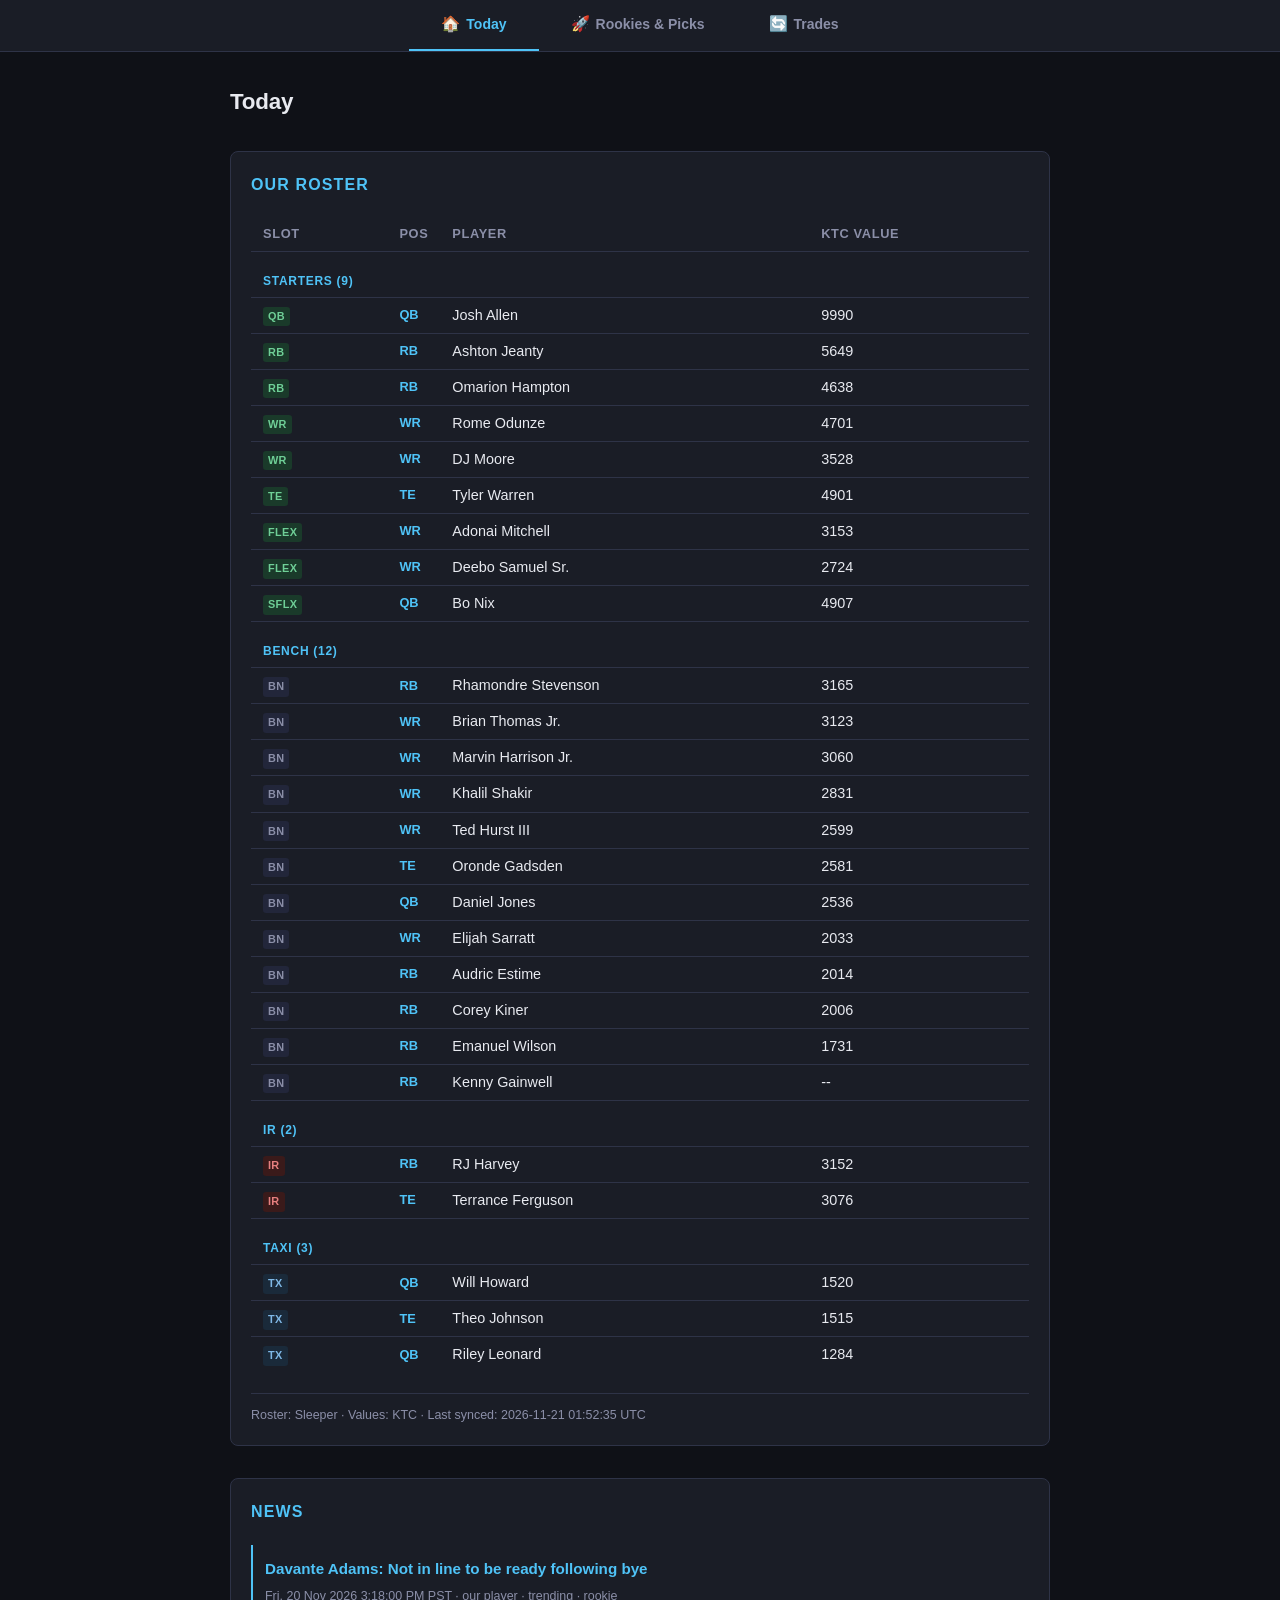
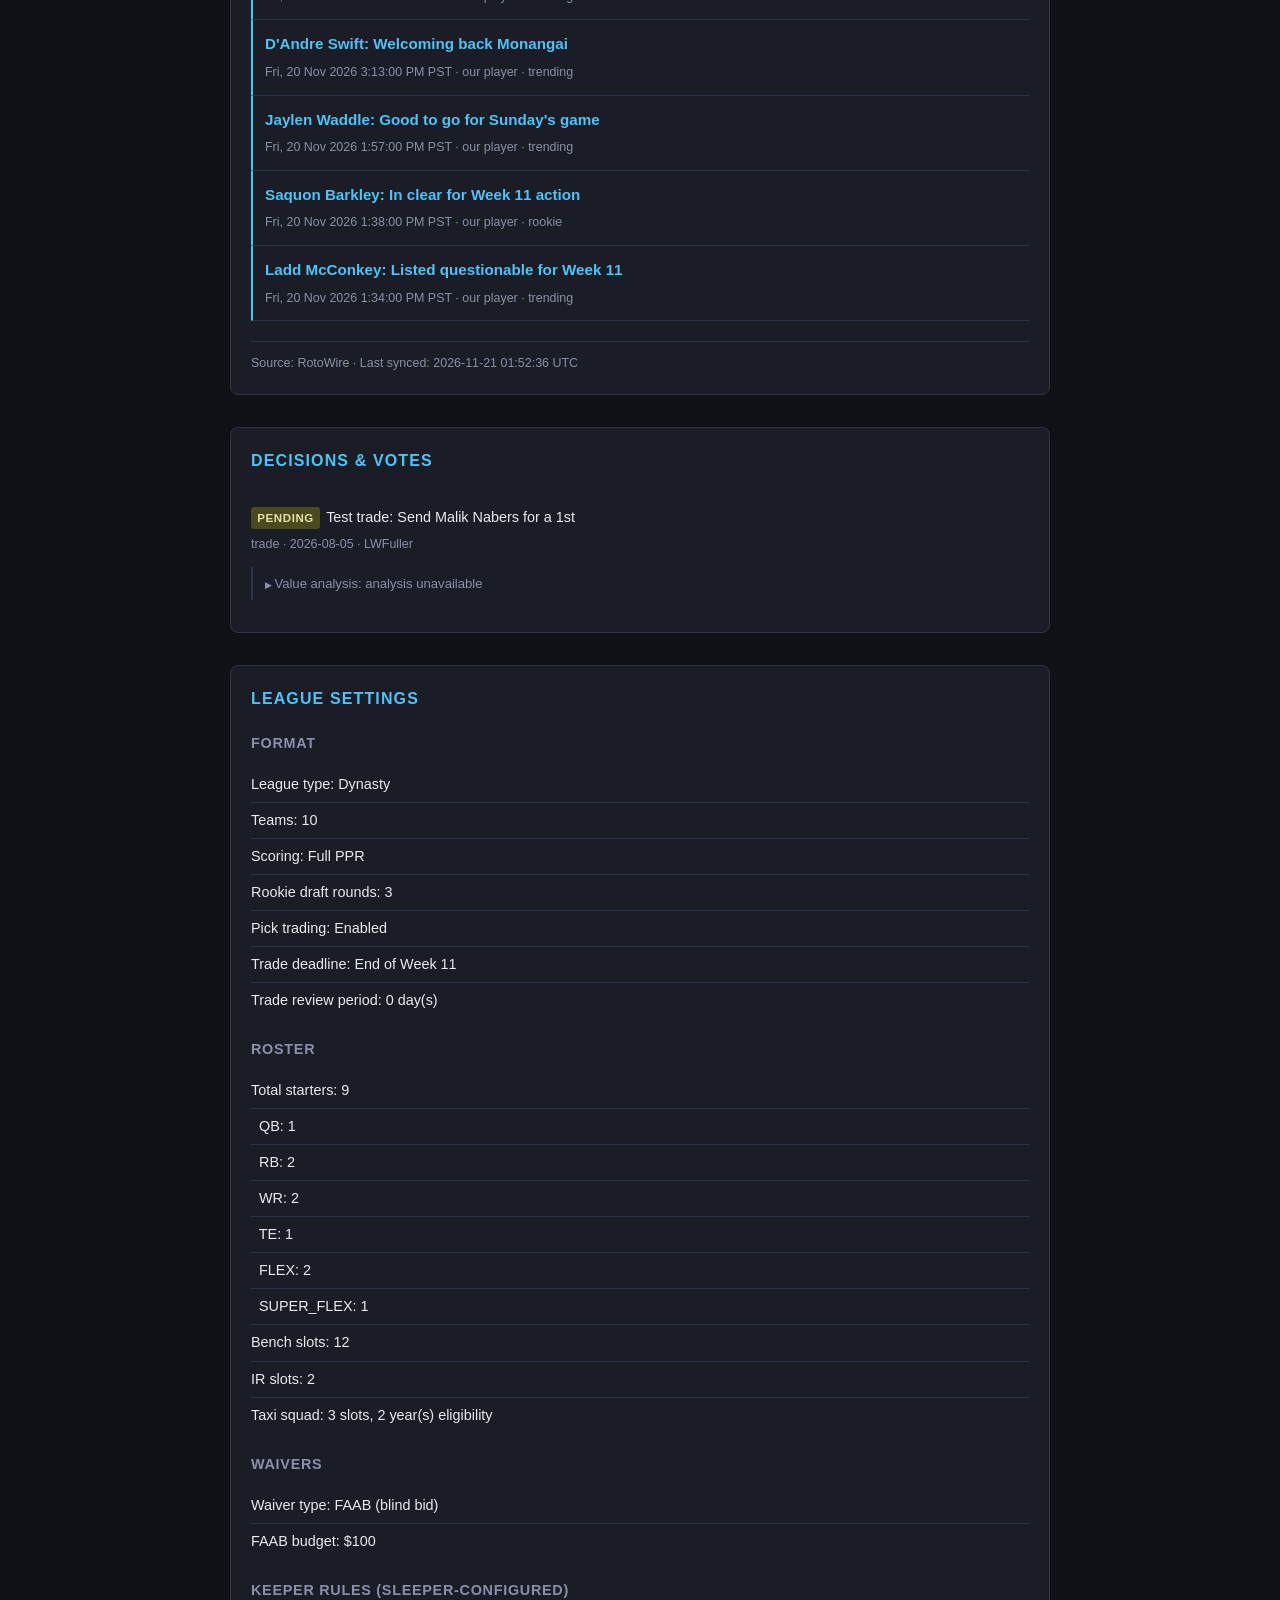
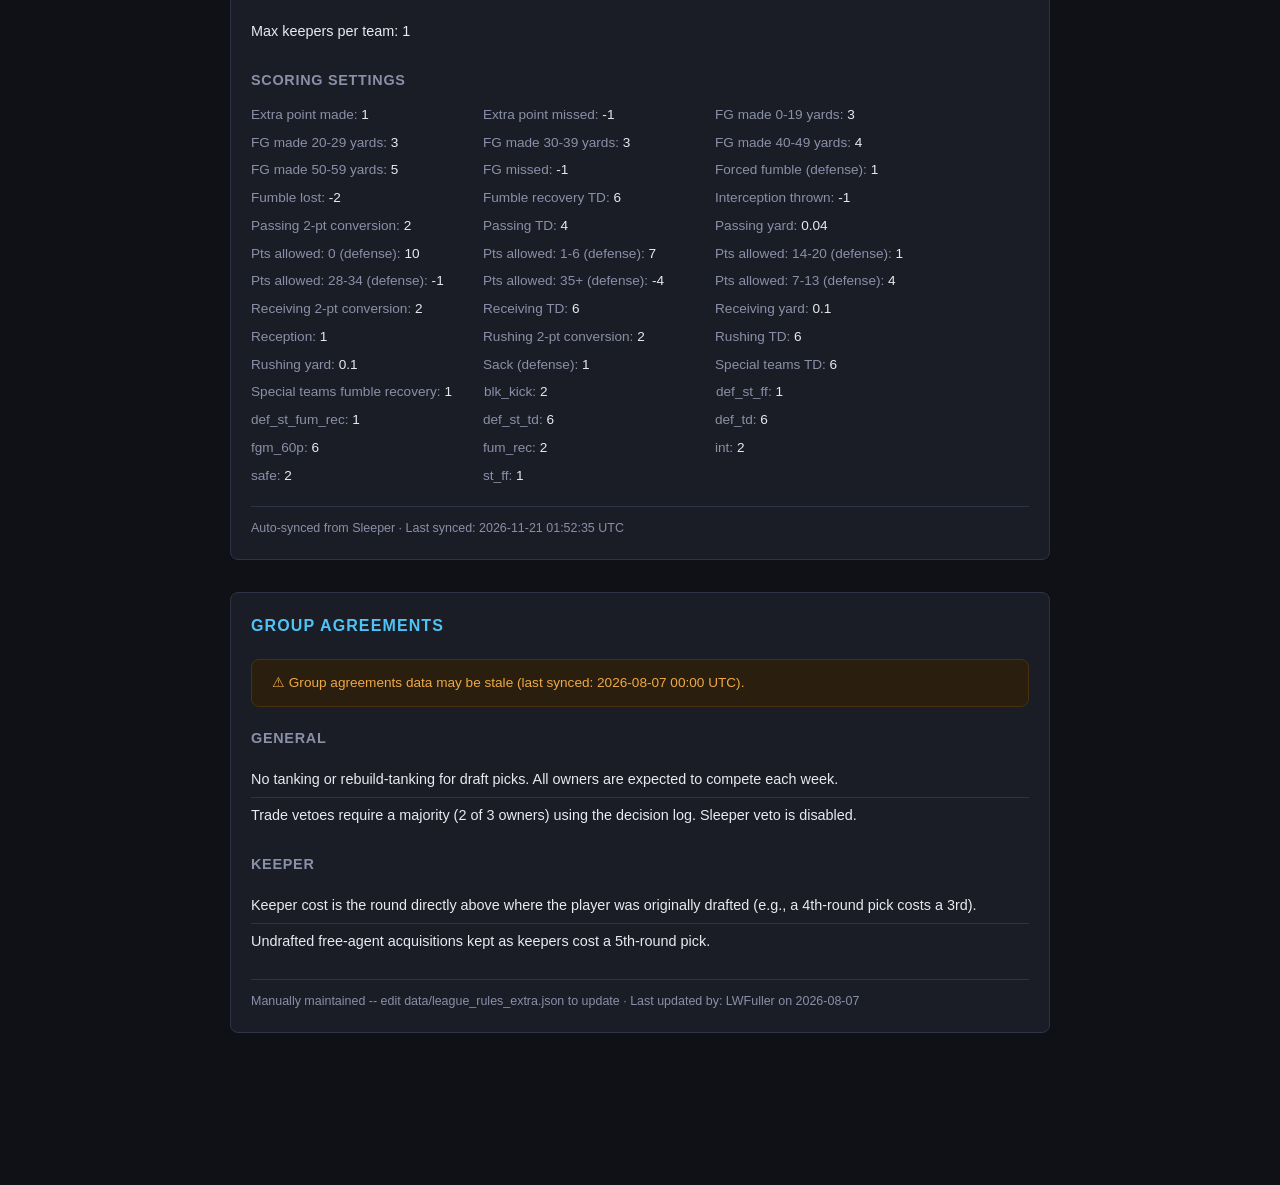
==== index.html @ 711719d0 "deploy: d892b69a2c362eecbe542bfeb444f501ab30ff67" ====
<!DOCTYPE html>
<html lang="en">
<head>
  <meta charset="UTF-8">
  <meta name="viewport" content="width=device-width, initial-scale=1.0">
  <title>Today | IslandBoiiiiiz Hub</title>
  <link rel="stylesheet" href="static/style.css">
</head>
<body>
<nav class="site-nav">
    <a href="index.html" class="active"><span class="nav-icon">&#127968;</span> Today</a>
    <a href="rookies.html"><span class="nav-icon">&#128640;</span> Rookies &amp; Picks</a>
    <a href="trades.html"><span class="nav-icon">&#128260;</span> Trades</a>
</nav>
<div class="page-container">
<h1 class="page-title">Today</h1>

<div class="section-card">
  <h2>Our Roster</h2>
  <div class="table-wrapper"><table><thead><tr><th>Slot</th><th>Pos</th><th>Player</th><th>KTC Value</th></tr></thead><tbody><tr class="roster-section"><td colspan="4">Starters (9)</td></tr>
<tr><td><span class="slot-badge slot-starter">QB</span></td><td class="pos-cell">QB</td><td>Josh Allen</td><td>9990</td></tr>
<tr><td><span class="slot-badge slot-starter">RB</span></td><td class="pos-cell">RB</td><td>Ashton Jeanty</td><td>5649</td></tr>
<tr><td><span class="slot-badge slot-starter">RB</span></td><td class="pos-cell">RB</td><td>Omarion Hampton</td><td>4638</td></tr>
<tr><td><span class="slot-badge slot-starter">WR</span></td><td class="pos-cell">WR</td><td>Rome Odunze</td><td>4701</td></tr>
<tr><td><span class="slot-badge slot-starter">WR</span></td><td class="pos-cell">WR</td><td>DJ Moore</td><td>3528</td></tr>
<tr><td><span class="slot-badge slot-starter">TE</span></td><td class="pos-cell">TE</td><td>Tyler Warren</td><td>4901</td></tr>
<tr><td><span class="slot-badge slot-starter">FLEX</span></td><td class="pos-cell">WR</td><td>Adonai Mitchell</td><td>3153</td></tr>
<tr><td><span class="slot-badge slot-starter">FLEX</span></td><td class="pos-cell">WR</td><td>Deebo Samuel Sr.</td><td>2724</td></tr>
<tr><td><span class="slot-badge slot-starter">SFLX</span></td><td class="pos-cell">QB</td><td>Bo Nix</td><td>4907</td></tr>
<tr class="roster-section"><td colspan="4">Bench (12)</td></tr>
<tr><td><span class="slot-badge slot-bench">BN</span></td><td class="pos-cell">RB</td><td>Rhamondre Stevenson</td><td>3165</td></tr>
<tr><td><span class="slot-badge slot-bench">BN</span></td><td class="pos-cell">WR</td><td>Brian Thomas Jr.</td><td>3123</td></tr>
<tr><td><span class="slot-badge slot-bench">BN</span></td><td class="pos-cell">WR</td><td>Marvin Harrison Jr.</td><td>3060</td></tr>
<tr><td><span class="slot-badge slot-bench">BN</span></td><td class="pos-cell">WR</td><td>Khalil Shakir</td><td>2831</td></tr>
<tr><td><span class="slot-badge slot-bench">BN</span></td><td class="pos-cell">WR</td><td>Ted Hurst III</td><td>2599</td></tr>
<tr><td><span class="slot-badge slot-bench">BN</span></td><td class="pos-cell">TE</td><td>Oronde Gadsden</td><td>2581</td></tr>
<tr><td><span class="slot-badge slot-bench">BN</span></td><td class="pos-cell">QB</td><td>Daniel Jones</td><td>2536</td></tr>
<tr><td><span class="slot-badge slot-bench">BN</span></td><td class="pos-cell">WR</td><td>Elijah Sarratt</td><td>2033</td></tr>
<tr><td><span class="slot-badge slot-bench">BN</span></td><td class="pos-cell">RB</td><td>Audric Estime</td><td>2014</td></tr>
<tr><td><span class="slot-badge slot-bench">BN</span></td><td class="pos-cell">RB</td><td>Corey Kiner</td><td>2006</td></tr>
<tr><td><span class="slot-badge slot-bench">BN</span></td><td class="pos-cell">RB</td><td>Emanuel Wilson</td><td>1731</td></tr>
<tr><td><span class="slot-badge slot-bench">BN</span></td><td class="pos-cell">RB</td><td>Kenny Gainwell</td><td>--</td></tr>
<tr class="roster-section"><td colspan="4">IR (2)</td></tr>
<tr><td><span class="slot-badge slot-ir">IR</span></td><td class="pos-cell">RB</td><td>RJ Harvey</td><td>3152</td></tr>
<tr><td><span class="slot-badge slot-ir">IR</span></td><td class="pos-cell">TE</td><td>Terrance Ferguson</td><td>3076</td></tr>
<tr class="roster-section"><td colspan="4">Taxi (3)</td></tr>
<tr><td><span class="slot-badge slot-taxi">TX</span></td><td class="pos-cell">QB</td><td>Will Howard</td><td>1520</td></tr>
<tr><td><span class="slot-badge slot-taxi">TX</span></td><td class="pos-cell">TE</td><td>Theo Johnson</td><td>1515</td></tr>
<tr><td><span class="slot-badge slot-taxi">TX</span></td><td class="pos-cell">QB</td><td>Riley Leonard</td><td>1284</td></tr></tbody></table></div>
<div class="section-meta">Roster: Sleeper &middot; Values: KTC &middot; Last synced: 2026-11-21 01:52:35 UTC</div>
</div>

<div class="section-card">
  <h2>News</h2>
  <div class="news-item rostered-item"><div class="headline"><a href="https://www.rotowire.com//football/player/davante-adams-9455" target="_blank" rel="noopener">Davante Adams: Not in line to be ready following bye</a></div><div class="meta">Fri, 20 Nov 2026 3:18:00 PM PST &middot; our player &middot; trending &middot; rookie</div></div>
<div class="news-item rostered-item"><div class="headline"><a href="https://www.rotowire.com//football/player/dandre-swift-14394" target="_blank" rel="noopener">D&#x27;Andre Swift: Welcoming back Monangai</a></div><div class="meta">Fri, 20 Nov 2026 3:13:00 PM PST &middot; our player &middot; trending</div></div>
<div class="news-item rostered-item"><div class="headline"><a href="https://www.rotowire.com//football/player/jaylen-waddle-15404" target="_blank" rel="noopener">Jaylen Waddle: Good to go for Sunday&#x27;s game</a></div><div class="meta">Fri, 20 Nov 2026 1:57:00 PM PST &middot; our player &middot; trending</div></div>
<div class="news-item rostered-item"><div class="headline"><a href="https://www.rotowire.com//football/player/saquon-barkley-12507" target="_blank" rel="noopener">Saquon Barkley: In clear for Week 11 action</a></div><div class="meta">Fri, 20 Nov 2026 1:38:00 PM PST &middot; our player &middot; rookie</div></div>
<div class="news-item rostered-item"><div class="headline"><a href="https://www.rotowire.com//football/player/ladd-mcconkey-17724" target="_blank" rel="noopener">Ladd McConkey: Listed questionable for Week 11</a></div><div class="meta">Fri, 20 Nov 2026 1:34:00 PM PST &middot; our player &middot; trending</div></div>
<div class="section-meta">Source: RotoWire &middot; Last synced: 2026-11-21 01:52:36 UTC</div>
</div>

<div class="section-card">
  <h2>Decisions &amp; Votes</h2>
  <div class="decision-item"><div class="desc"><span class="status-badge badge-pending">Pending</span>Test trade: Send Malik Nabers for a 1st</div><div class="meta">trade &middot; 2026-08-05 &middot; LWFuller</div><details class="trade-analysis"><summary>Value analysis: analysis unavailable</summary><div class="trade-analysis-body"><table class="trade-values"><tr><th></th><th> sends</th><th> sends</th></tr><tr><td>Assets</td><td><em>none resolved</em></td><td><em>none resolved</em></td></tr><tr><td>Raw KTC</td><td>--</td><td>--</td></tr><tr><td>Adjusted</td><td>--</td><td>--</td></tr></table><ul class="trade-flags"><li>Description did not match expected format: &#x27;Test trade: Send Malik Nabers for a 1st&#x27;</li></ul></div></details></div>
</div>

<div class="section-card">
  <h2>League Settings</h2>
  <h3>Format</h3><ul class="rule-list"><li><span class="k">League type:</span> Dynasty</li><li><span class="k">Teams:</span> 10</li><li><span class="k">Scoring:</span> Full PPR</li><li><span class="k">Rookie draft rounds:</span> 3</li><li><span class="k">Pick trading:</span> Enabled</li><li><span class="k">Trade deadline:</span> End of Week 11</li><li><span class="k">Trade review period:</span> 0 day(s)</li></ul>
<h3>Roster</h3><ul class="rule-list"><li><span class="k">Total starters:</span> 9</li><li class="sub"><span class="k">&nbsp;&nbsp;QB:</span> 1</li><li class="sub"><span class="k">&nbsp;&nbsp;RB:</span> 2</li><li class="sub"><span class="k">&nbsp;&nbsp;WR:</span> 2</li><li class="sub"><span class="k">&nbsp;&nbsp;TE:</span> 1</li><li class="sub"><span class="k">&nbsp;&nbsp;FLEX:</span> 2</li><li class="sub"><span class="k">&nbsp;&nbsp;SUPER_FLEX:</span> 1</li><li><span class="k">Bench slots:</span> 12</li><li><span class="k">IR slots:</span> 2</li><li><span class="k">Taxi squad:</span> 3 slots, 2 year(s) eligibility</li></ul>
<h3>Waivers</h3><ul class="rule-list"><li><span class="k">Waiver type:</span> FAAB (blind bid)</li><li><span class="k">FAAB budget:</span> $100</li></ul>
<h3>Keeper Rules (Sleeper-configured)</h3><ul class="rule-list"><li><span class="k">Max keepers per team:</span> 1</li></ul>
<h3>Scoring Settings</h3><ul class="scoring-list"><li><span class="k">Extra point made:</span> 1</li><li><span class="k">Extra point missed:</span> -1</li><li><span class="k">FG made 0-19 yards:</span> 3</li><li><span class="k">FG made 20-29 yards:</span> 3</li><li><span class="k">FG made 30-39 yards:</span> 3</li><li><span class="k">FG made 40-49 yards:</span> 4</li><li><span class="k">FG made 50-59 yards:</span> 5</li><li><span class="k">FG missed:</span> -1</li><li><span class="k">Forced fumble (defense):</span> 1</li><li><span class="k">Fumble lost:</span> -2</li><li><span class="k">Fumble recovery TD:</span> 6</li><li><span class="k">Interception thrown:</span> -1</li><li><span class="k">Passing 2-pt conversion:</span> 2</li><li><span class="k">Passing TD:</span> 4</li><li><span class="k">Passing yard:</span> 0.04</li><li><span class="k">Pts allowed: 0 (defense):</span> 10</li><li><span class="k">Pts allowed: 1-6 (defense):</span> 7</li><li><span class="k">Pts allowed: 14-20 (defense):</span> 1</li><li><span class="k">Pts allowed: 28-34 (defense):</span> -1</li><li><span class="k">Pts allowed: 35+ (defense):</span> -4</li><li><span class="k">Pts allowed: 7-13 (defense):</span> 4</li><li><span class="k">Receiving 2-pt conversion:</span> 2</li><li><span class="k">Receiving TD:</span> 6</li><li><span class="k">Receiving yard:</span> 0.1</li><li><span class="k">Reception:</span> 1</li><li><span class="k">Rushing 2-pt conversion:</span> 2</li><li><span class="k">Rushing TD:</span> 6</li><li><span class="k">Rushing yard:</span> 0.1</li><li><span class="k">Sack (defense):</span> 1</li><li><span class="k">Special teams TD:</span> 6</li><li><span class="k">Special teams fumble recovery:</span> 1</li><li><span class="k">blk_kick:</span> 2</li><li><span class="k">def_st_ff:</span> 1</li><li><span class="k">def_st_fum_rec:</span> 1</li><li><span class="k">def_st_td:</span> 6</li><li><span class="k">def_td:</span> 6</li><li><span class="k">fgm_60p:</span> 6</li><li><span class="k">fum_rec:</span> 2</li><li><span class="k">int:</span> 2</li><li><span class="k">safe:</span> 2</li><li><span class="k">st_ff:</span> 1</li></ul>
<div class="section-meta">Auto-synced from Sleeper &middot; Last synced: 2026-11-21 01:52:35 UTC</div>
</div>

<div class="section-card">
  <h2>Group Agreements</h2>
  <div class="banner-warn">&#9888; Group agreements data may be stale (last synced: 2026-08-07 00:00 UTC).</div>
<h3>General</h3><ul class="rule-list"><li>No tanking or rebuild-tanking for draft picks. All owners are expected to compete each week.</li><li>Trade vetoes require a majority (2 of 3 owners) using the decision log. Sleeper veto is disabled.</li></ul>
<h3>Keeper</h3><ul class="rule-list"><li>Keeper cost is the round directly above where the player was originally drafted (e.g., a 4th-round pick costs a 3rd).</li><li>Undrafted free-agent acquisitions kept as keepers cost a 5th-round pick.</li></ul>
<div class="section-meta">Manually maintained -- edit data/league_rules_extra.json to update &middot; Last updated by: LWFuller on 2026-08-07</div>
</div>
</div>
</body>
</html>
---- static/style.css ----
/* IslandBoiiiiiz Digital Hub — dark-mode design system */

:root {
  --bg:        #0f1117;
  --surface:   #1a1d26;
  --surface-2: #22263a;
  --border:    #2e3347;
  --text:      #e8eaf0;
  --muted:     #8b8fa8;
  --accent:    #4fc3f7;
  --warn-bg:   #2a1f0e;
  --warn-text: #f0a844;
  --approved:  #2e7d52;
  --vetoed:    #7d2e2e;
  --pending:   #4a4a1e;

  --space-xs: 0.375rem;
  --space-sm: 0.75rem;
  --space-md: 1.25rem;
  --space-lg: 2rem;
  --space-xl: 3rem;

  --radius:    0.5rem;
  --nav-h:     56px;
  --max-w:     860px;
  --font:      -apple-system, BlinkMacSystemFont, "Segoe UI", Roboto, sans-serif;
}

/* --- Reset --- */
*, *::before, *::after { box-sizing: border-box; margin: 0; padding: 0; }
html { font-size: 16px; }
body {
  background: var(--bg);
  color: var(--text);
  font-family: var(--font);
  line-height: 1.6;
  min-height: 100vh;
  padding-bottom: calc(var(--nav-h) + var(--space-lg));
}
a { color: var(--accent); text-decoration: none; }
a:hover { text-decoration: underline; }
table { border-collapse: collapse; width: 100%; }
th, td { padding: var(--space-xs) var(--space-sm); text-align: left; }
th { color: var(--muted); font-weight: 600; font-size: 0.8rem; text-transform: uppercase; letter-spacing: 0.05em; border-bottom: 1px solid var(--border); }
td { border-bottom: 1px solid var(--border); font-size: 0.9rem; }
tr:last-child td { border-bottom: none; }

/* --- Layout --- */
.page-container {
  max-width: var(--max-w);
  margin: 0 auto;
  padding: var(--space-lg) var(--space-md);
}

h1.page-title {
  font-size: 1.4rem;
  font-weight: 700;
  color: var(--text);
  margin-bottom: var(--space-lg);
  letter-spacing: -0.01em;
}

/* --- Section cards --- */
.section-card {
  background: var(--surface);
  border: 1px solid var(--border);
  border-radius: var(--radius);
  padding: var(--space-md) var(--space-md);
  margin-bottom: var(--space-lg);
}
.section-card h2 {
  font-size: 1rem;
  font-weight: 700;
  text-transform: uppercase;
  letter-spacing: 0.07em;
  color: var(--accent);
  margin-bottom: var(--space-md);
}
.section-card h3 {
  font-size: 0.9rem;
  font-weight: 600;
  color: var(--muted);
  text-transform: uppercase;
  letter-spacing: 0.05em;
  margin: var(--space-md) 0 var(--space-sm);
}

/* --- News items --- */
.news-item {
  padding: var(--space-sm) 0;
  border-bottom: 1px solid var(--border);
}
.news-item:last-child { border-bottom: none; }
.news-item .headline { font-size: 0.95rem; font-weight: 600; }
.news-item .meta { font-size: 0.78rem; color: var(--muted); margin-top: var(--space-xs); }

/* --- Decision items --- */
.decision-item {
  padding: var(--space-sm) 0;
  border-bottom: 1px solid var(--border);
}
.decision-item:last-child { border-bottom: none; }
.decision-item .desc { font-size: 0.9rem; }
.decision-item .meta { font-size: 0.78rem; color: var(--muted); margin-top: var(--space-xs); }
.status-badge {
  display: inline-block;
  font-size: 0.72rem;
  font-weight: 700;
  letter-spacing: 0.05em;
  padding: 0.15em 0.55em;
  border-radius: 3px;
  text-transform: uppercase;
  vertical-align: middle;
  margin-right: var(--space-xs);
}
.badge-approved  { background: var(--approved); color: #a8e6c0; }
.badge-vetoed    { background: var(--vetoed);   color: #e6a8a8; }
.badge-pending   { background: var(--pending);  color: #e6e0a8; }

/* --- Stale / missing banners --- */
.banner-warn {
  background: var(--warn-bg);
  color: var(--warn-text);
  border: 1px solid #4a3010;
  border-radius: var(--radius);
  padding: var(--space-sm) var(--space-md);
  font-size: 0.85rem;
  margin-bottom: var(--space-sm);
}
.banner-missing {
  color: var(--muted);
  font-size: 0.875rem;
  font-style: italic;
  padding: var(--space-sm) 0;
}

/* --- Roster slot badges --- */
.slot-badge {
  display: inline-block;
  font-size: 0.68rem;
  font-weight: 700;
  letter-spacing: 0.04em;
  padding: 0.1em 0.45em;
  border-radius: 3px;
  text-transform: uppercase;
}
.slot-starter { background: #1a3a2a; color: #6fcf97; }
.slot-bench   { background: var(--surface-2); color: var(--muted); }
.slot-taxi    { background: #1a2a3a; color: #7fb8e6; }
.slot-ir      { background: #3a1a1a; color: #e67f7f; }

.pos-cell { color: var(--accent); font-weight: 700; font-size: 0.8rem; width: 3rem; }

/* Rostered news items get a subtle left accent */
.news-item.rostered-item {
  border-left: 2px solid var(--accent);
  padding-left: var(--space-sm);
}

/* --- Trade analysis details block --- */
.trade-analysis {
  margin-top: var(--space-sm);
  border-left: 2px solid var(--border);
  padding-left: var(--space-sm);
}
.trade-analysis summary {
  cursor: pointer;
  font-size: 0.82rem;
  color: var(--muted);
  list-style: none;
  padding: var(--space-xs) 0;
}
.trade-analysis summary::before { content: "▶  "; font-size: 0.65em; }
.trade-analysis[open] summary::before { content: "▼  "; }
.trade-analysis summary:hover { color: var(--text); }
.trade-analysis-body { padding: var(--space-sm) 0 var(--space-xs); }
.trade-values { font-size: 0.82rem; margin-bottom: var(--space-xs); }
.trade-values th { color: var(--accent); font-size: 0.75rem; }
.trade-values td:first-child { color: var(--muted); width: 6rem; }
.trade-flags { font-size: 0.78rem; color: var(--warn-text); padding-left: var(--space-md); margin: var(--space-xs) 0 0; }
.trade-flags li { margin-bottom: 2px; }

/* --- Meta / footer lines --- */
.section-meta {
  font-size: 0.78rem;
  color: var(--muted);
  margin-top: var(--space-md);
  border-top: 1px solid var(--border);
  padding-top: var(--space-sm);
}

/* --- Picks / Prospect tables --- */
.table-wrapper { overflow-x: auto; }
.badge-our-pick { color: var(--accent); font-weight: 700; }

/* --- Reference page rule list --- */
.rule-list { list-style: none; padding: 0; }
.rule-list li {
  padding: var(--space-xs) 0;
  border-bottom: 1px solid var(--border);
  font-size: 0.9rem;
}
.rule-list li:last-child { border-bottom: none; }

.scoring-list { list-style: none; padding: 0; display: flex; flex-wrap: wrap; gap: var(--space-xs) var(--space-lg); }
.scoring-list li { font-size: 0.85rem; min-width: 200px; }
.scoring-list .k { color: var(--muted); }

/* --- Navigation --- */

/* Desktop (top nav, default) */
nav.site-nav {
  position: sticky;
  top: 0;
  z-index: 100;
  background: var(--surface);
  border-bottom: 1px solid var(--border);
  display: flex;
  justify-content: center;
  gap: 0;
}
nav.site-nav a {
  display: flex;
  align-items: center;
  gap: var(--space-xs);
  padding: var(--space-sm) var(--space-lg);
  font-size: 0.875rem;
  font-weight: 600;
  color: var(--muted);
  text-decoration: none;
  border-bottom: 2px solid transparent;
  transition: color 0.15s, border-color 0.15s;
  white-space: nowrap;
}
nav.site-nav a:hover { color: var(--text); text-decoration: none; }
nav.site-nav a.active { color: var(--accent); border-bottom-color: var(--accent); }
nav.site-nav .nav-icon { font-size: 1.1em; }

/* Mobile: bottom tab bar */
@media (max-width: 768px) {
  body { padding-bottom: calc(var(--nav-h) + var(--space-md)); padding-top: 0; }

  nav.site-nav {
    position: fixed;
    top: auto;
    bottom: 0;
    left: 0;
    right: 0;
    border-top: 1px solid var(--border);
    border-bottom: none;
    height: var(--nav-h);
    padding: 0;
    justify-content: stretch;
  }
  nav.site-nav a {
    flex: 1;
    flex-direction: column;
    justify-content: center;
    gap: 2px;
    padding: var(--space-xs) var(--space-xs);
    font-size: 0.65rem;
    letter-spacing: 0.02em;
    border-bottom: none;
    border-top: 2px solid transparent;
    text-align: center;
  }
  nav.site-nav a.active { color: var(--accent); border-top-color: var(--accent); }
  nav.site-nav .nav-icon { font-size: 1.3em; }

  .page-container { padding: var(--space-md) var(--space-sm); }
}

.roster-section td { color: var(--accent); font-size: 0.75rem; font-weight: 700; text-transform: uppercase; letter-spacing: 0.06em; padding-top: var(--space-md); border-bottom: 1px solid var(--border); }
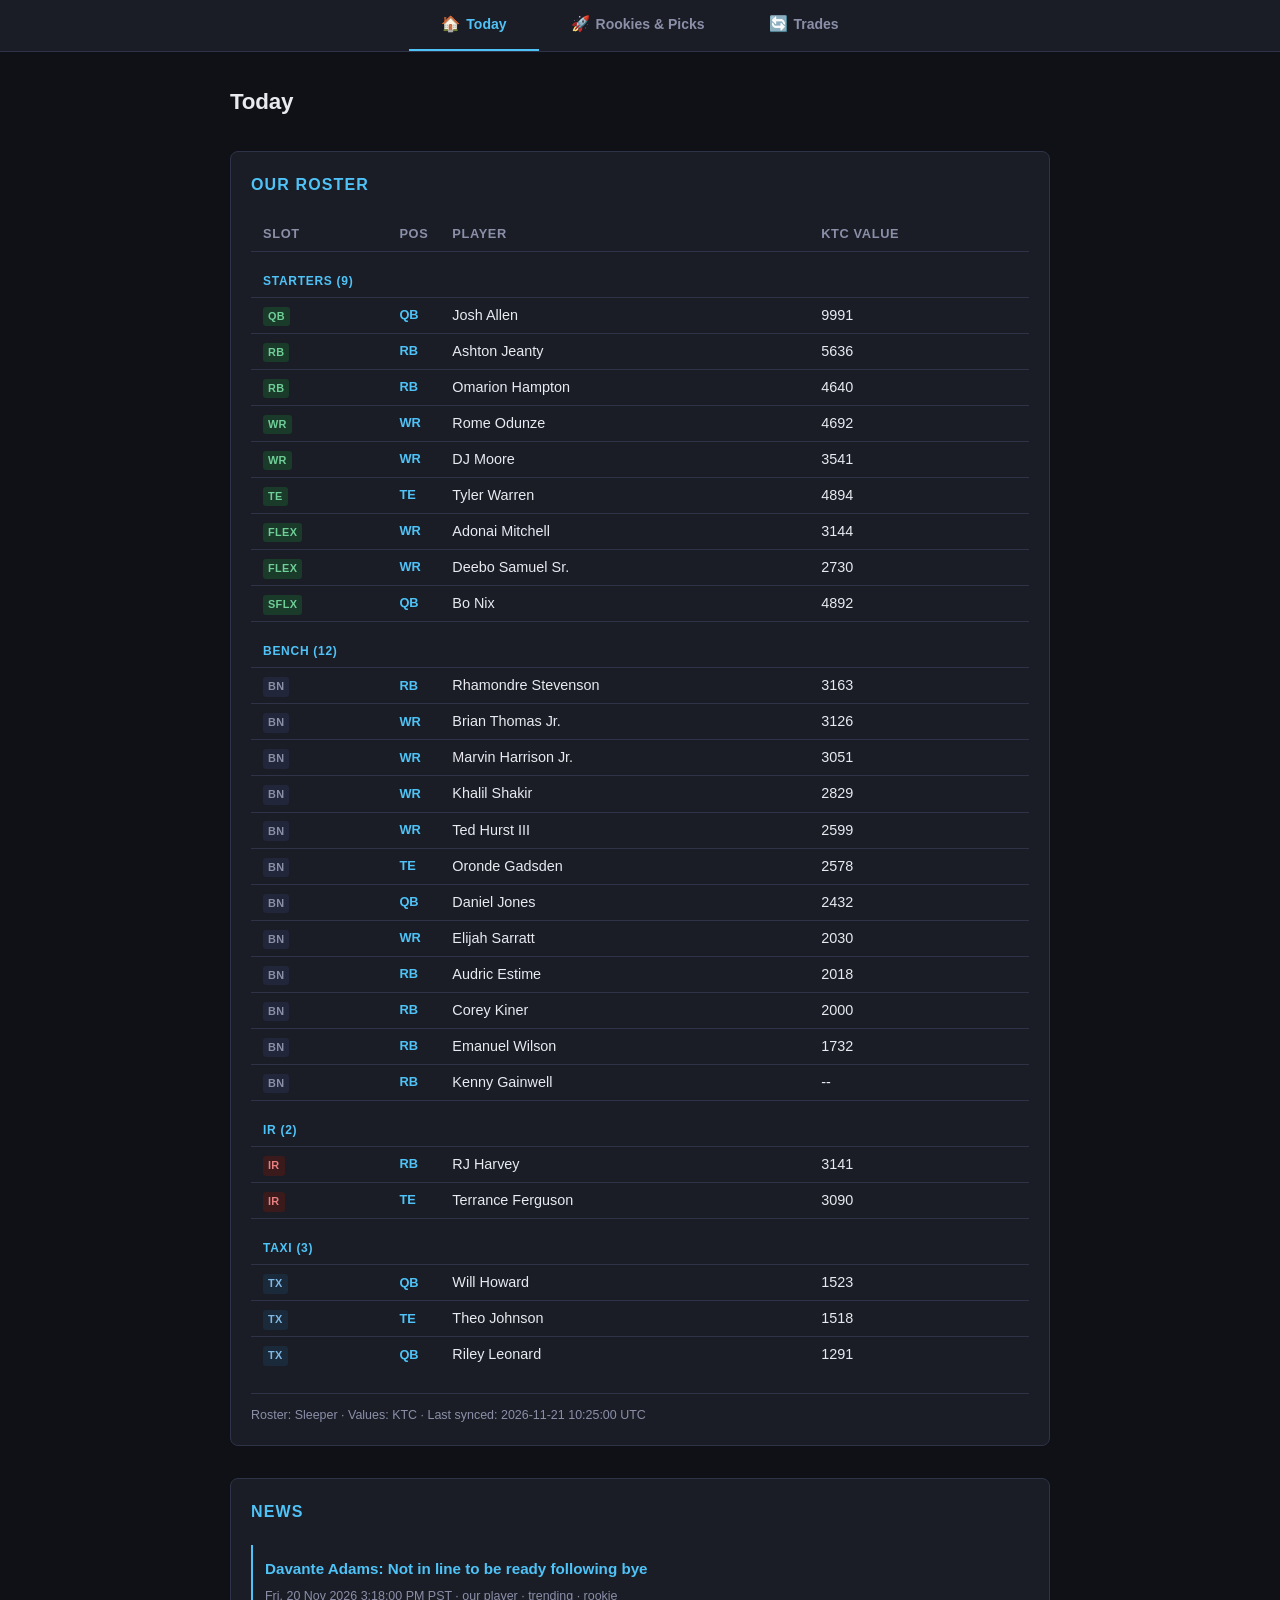
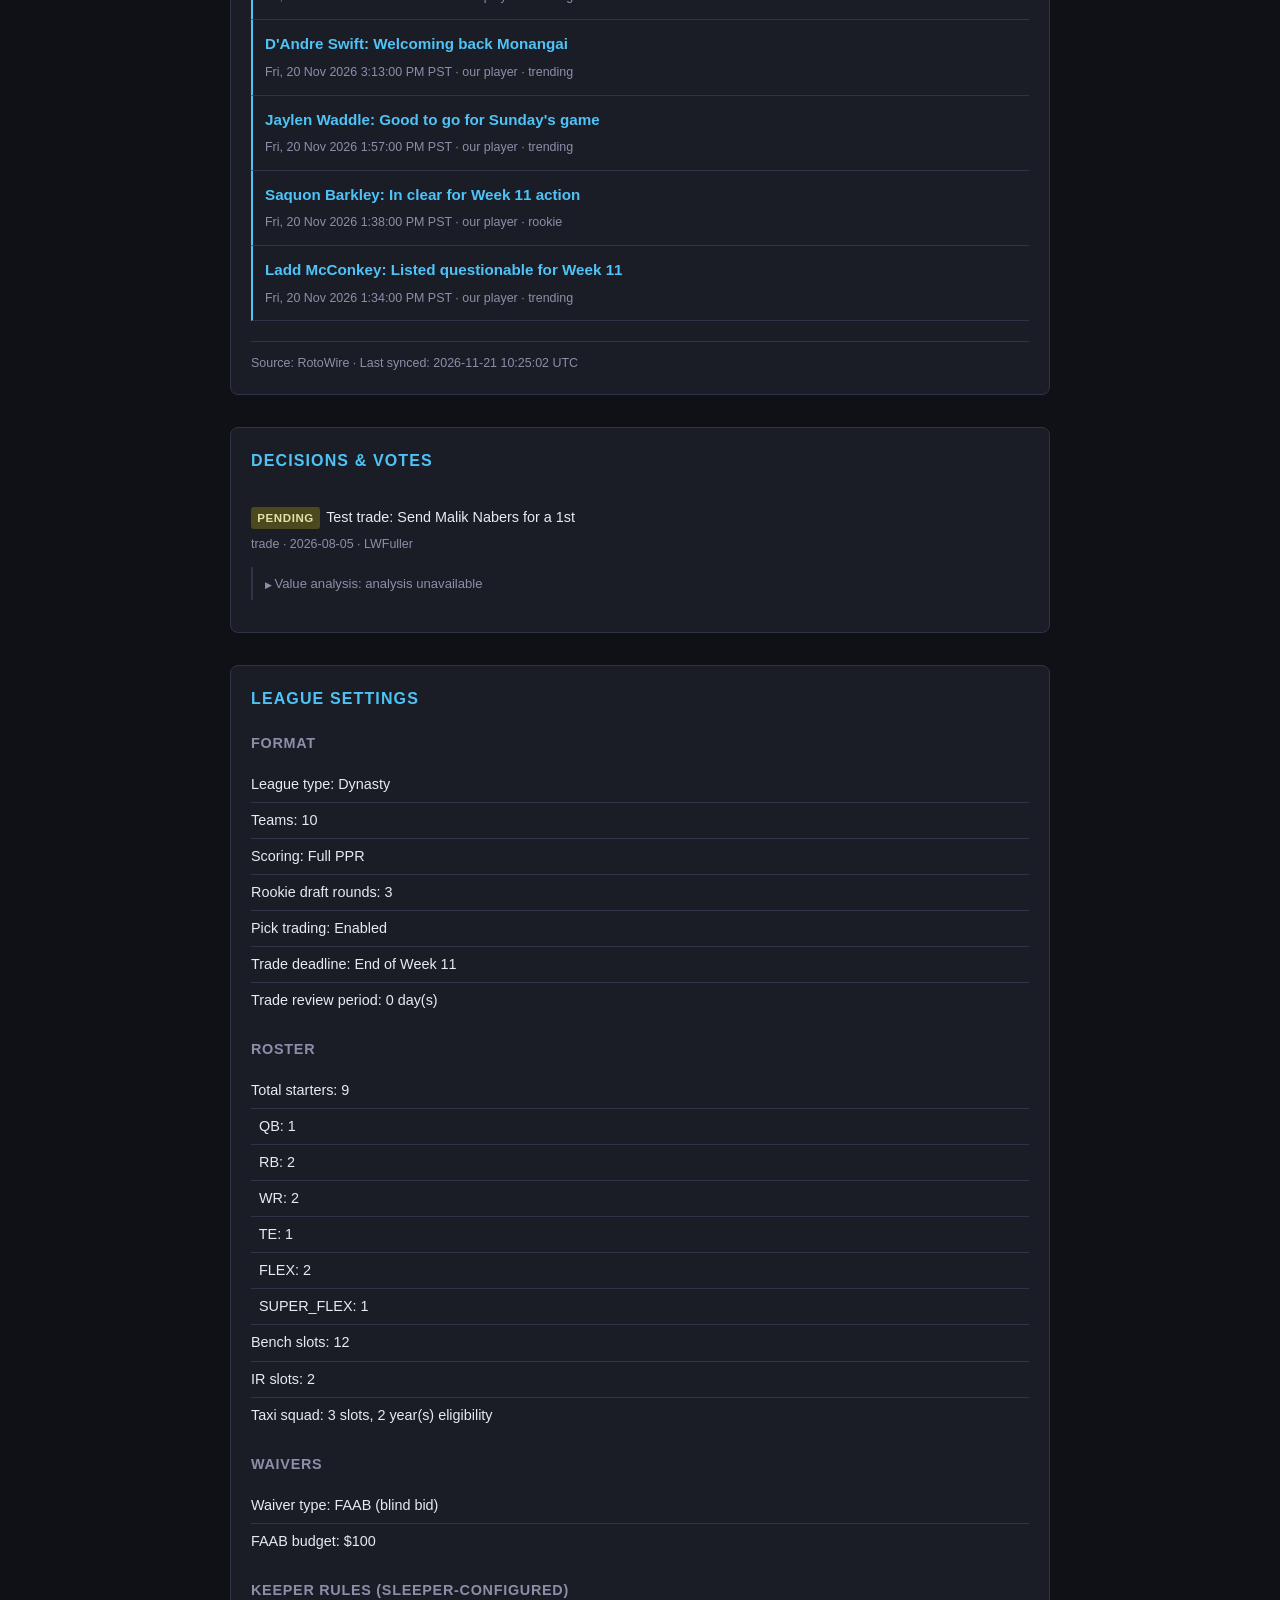
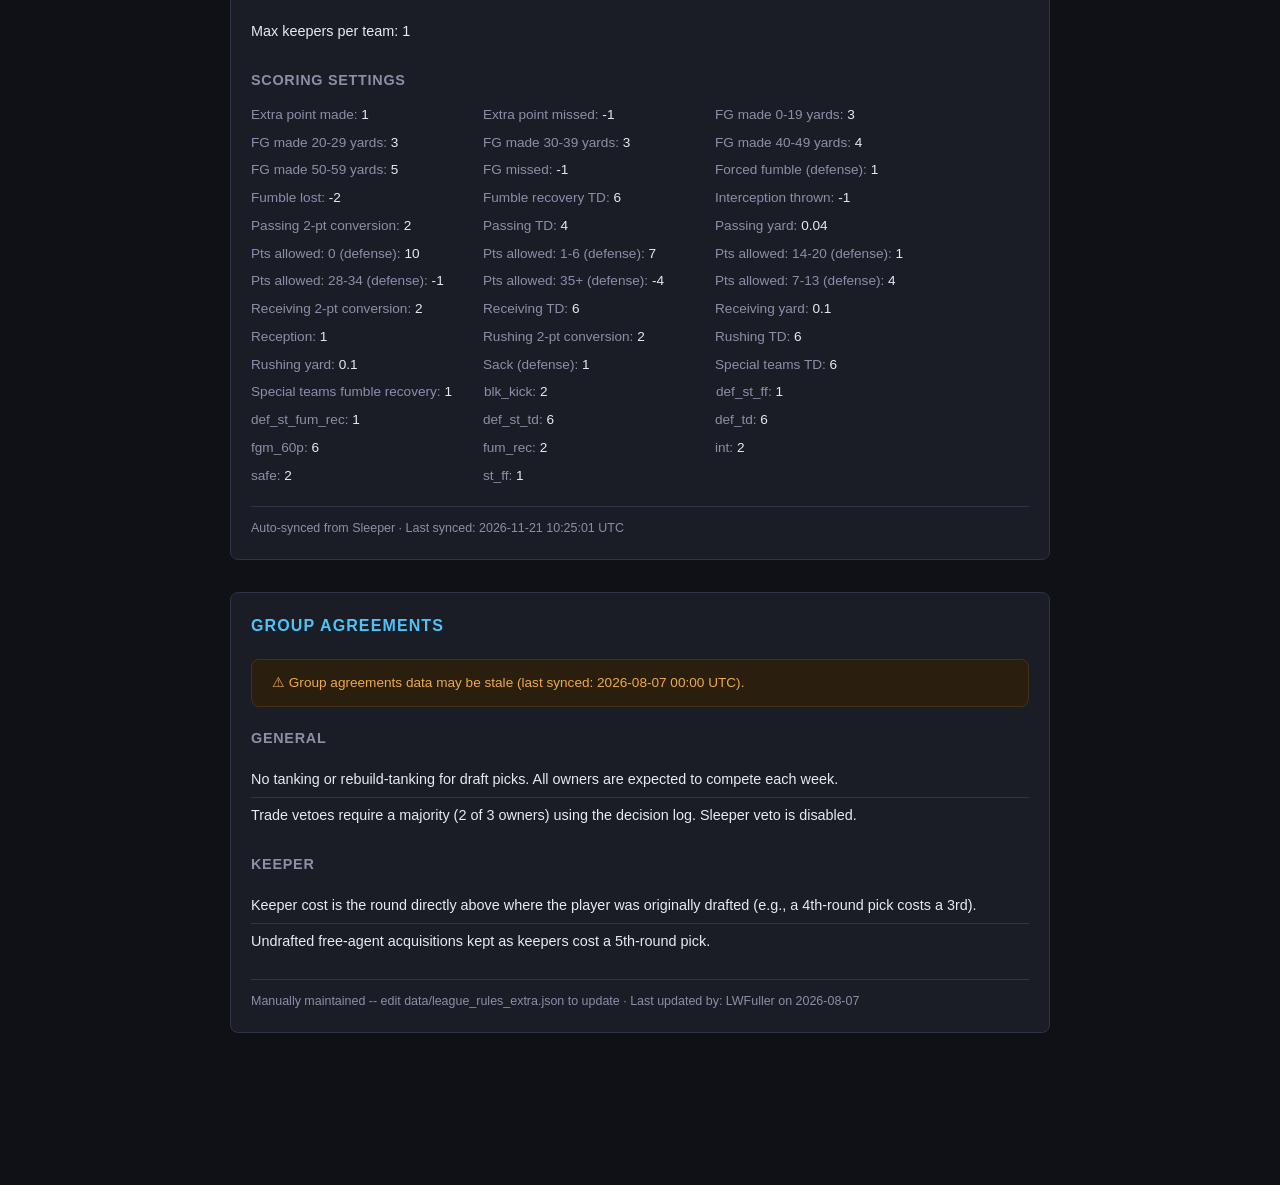
==== commit 6f0cdbe0: "deploy: e1b910854654ebcb841e2d0d16fd4030eb7a9187" ====
--- a/index.html
+++ b/index.html
@@ -18,36 +18,36 @@
 <div class="section-card">
   <h2>Our Roster</h2>
   <div class="table-wrapper"><table><thead><tr><th>Slot</th><th>Pos</th><th>Player</th><th>KTC Value</th></tr></thead><tbody><tr class="roster-section"><td colspan="4">Starters (9)</td></tr>
-<tr><td><span class="slot-badge slot-starter">QB</span></td><td class="pos-cell">QB</td><td>Josh Allen</td><td>9990</td></tr>
-<tr><td><span class="slot-badge slot-starter">RB</span></td><td class="pos-cell">RB</td><td>Ashton Jeanty</td><td>5649</td></tr>
-<tr><td><span class="slot-badge slot-starter">RB</span></td><td class="pos-cell">RB</td><td>Omarion Hampton</td><td>4638</td></tr>
-<tr><td><span class="slot-badge slot-starter">WR</span></td><td class="pos-cell">WR</td><td>Rome Odunze</td><td>4701</td></tr>
-<tr><td><span class="slot-badge slot-starter">WR</span></td><td class="pos-cell">WR</td><td>DJ Moore</td><td>3528</td></tr>
-<tr><td><span class="slot-badge slot-starter">TE</span></td><td class="pos-cell">TE</td><td>Tyler Warren</td><td>4901</td></tr>
-<tr><td><span class="slot-badge slot-starter">FLEX</span></td><td class="pos-cell">WR</td><td>Adonai Mitchell</td><td>3153</td></tr>
-<tr><td><span class="slot-badge slot-starter">FLEX</span></td><td class="pos-cell">WR</td><td>Deebo Samuel Sr.</td><td>2724</td></tr>
-<tr><td><span class="slot-badge slot-starter">SFLX</span></td><td class="pos-cell">QB</td><td>Bo Nix</td><td>4907</td></tr>
+<tr><td><span class="slot-badge slot-starter">QB</span></td><td class="pos-cell">QB</td><td>Josh Allen</td><td>9991</td></tr>
+<tr><td><span class="slot-badge slot-starter">RB</span></td><td class="pos-cell">RB</td><td>Ashton Jeanty</td><td>5636</td></tr>
+<tr><td><span class="slot-badge slot-starter">RB</span></td><td class="pos-cell">RB</td><td>Omarion Hampton</td><td>4640</td></tr>
+<tr><td><span class="slot-badge slot-starter">WR</span></td><td class="pos-cell">WR</td><td>Rome Odunze</td><td>4692</td></tr>
+<tr><td><span class="slot-badge slot-starter">WR</span></td><td class="pos-cell">WR</td><td>DJ Moore</td><td>3541</td></tr>
+<tr><td><span class="slot-badge slot-starter">TE</span></td><td class="pos-cell">TE</td><td>Tyler Warren</td><td>4894</td></tr>
+<tr><td><span class="slot-badge slot-starter">FLEX</span></td><td class="pos-cell">WR</td><td>Adonai Mitchell</td><td>3144</td></tr>
+<tr><td><span class="slot-badge slot-starter">FLEX</span></td><td class="pos-cell">WR</td><td>Deebo Samuel Sr.</td><td>2730</td></tr>
+<tr><td><span class="slot-badge slot-starter">SFLX</span></td><td class="pos-cell">QB</td><td>Bo Nix</td><td>4892</td></tr>
 <tr class="roster-section"><td colspan="4">Bench (12)</td></tr>
-<tr><td><span class="slot-badge slot-bench">BN</span></td><td class="pos-cell">RB</td><td>Rhamondre Stevenson</td><td>3165</td></tr>
-<tr><td><span class="slot-badge slot-bench">BN</span></td><td class="pos-cell">WR</td><td>Brian Thomas Jr.</td><td>3123</td></tr>
-<tr><td><span class="slot-badge slot-bench">BN</span></td><td class="pos-cell">WR</td><td>Marvin Harrison Jr.</td><td>3060</td></tr>
-<tr><td><span class="slot-badge slot-bench">BN</span></td><td class="pos-cell">WR</td><td>Khalil Shakir</td><td>2831</td></tr>
+<tr><td><span class="slot-badge slot-bench">BN</span></td><td class="pos-cell">RB</td><td>Rhamondre Stevenson</td><td>3163</td></tr>
+<tr><td><span class="slot-badge slot-bench">BN</span></td><td class="pos-cell">WR</td><td>Brian Thomas Jr.</td><td>3126</td></tr>
+<tr><td><span class="slot-badge slot-bench">BN</span></td><td class="pos-cell">WR</td><td>Marvin Harrison Jr.</td><td>3051</td></tr>
+<tr><td><span class="slot-badge slot-bench">BN</span></td><td class="pos-cell">WR</td><td>Khalil Shakir</td><td>2829</td></tr>
 <tr><td><span class="slot-badge slot-bench">BN</span></td><td class="pos-cell">WR</td><td>Ted Hurst III</td><td>2599</td></tr>
-<tr><td><span class="slot-badge slot-bench">BN</span></td><td class="pos-cell">TE</td><td>Oronde Gadsden</td><td>2581</td></tr>
-<tr><td><span class="slot-badge slot-bench">BN</span></td><td class="pos-cell">QB</td><td>Daniel Jones</td><td>2536</td></tr>
-<tr><td><span class="slot-badge slot-bench">BN</span></td><td class="pos-cell">WR</td><td>Elijah Sarratt</td><td>2033</td></tr>
-<tr><td><span class="slot-badge slot-bench">BN</span></td><td class="pos-cell">RB</td><td>Audric Estime</td><td>2014</td></tr>
-<tr><td><span class="slot-badge slot-bench">BN</span></td><td class="pos-cell">RB</td><td>Corey Kiner</td><td>2006</td></tr>
-<tr><td><span class="slot-badge slot-bench">BN</span></td><td class="pos-cell">RB</td><td>Emanuel Wilson</td><td>1731</td></tr>
+<tr><td><span class="slot-badge slot-bench">BN</span></td><td class="pos-cell">TE</td><td>Oronde Gadsden</td><td>2578</td></tr>
+<tr><td><span class="slot-badge slot-bench">BN</span></td><td class="pos-cell">QB</td><td>Daniel Jones</td><td>2432</td></tr>
+<tr><td><span class="slot-badge slot-bench">BN</span></td><td class="pos-cell">WR</td><td>Elijah Sarratt</td><td>2030</td></tr>
+<tr><td><span class="slot-badge slot-bench">BN</span></td><td class="pos-cell">RB</td><td>Audric Estime</td><td>2018</td></tr>
+<tr><td><span class="slot-badge slot-bench">BN</span></td><td class="pos-cell">RB</td><td>Corey Kiner</td><td>2000</td></tr>
+<tr><td><span class="slot-badge slot-bench">BN</span></td><td class="pos-cell">RB</td><td>Emanuel Wilson</td><td>1732</td></tr>
 <tr><td><span class="slot-badge slot-bench">BN</span></td><td class="pos-cell">RB</td><td>Kenny Gainwell</td><td>--</td></tr>
 <tr class="roster-section"><td colspan="4">IR (2)</td></tr>
-<tr><td><span class="slot-badge slot-ir">IR</span></td><td class="pos-cell">RB</td><td>RJ Harvey</td><td>3152</td></tr>
-<tr><td><span class="slot-badge slot-ir">IR</span></td><td class="pos-cell">TE</td><td>Terrance Ferguson</td><td>3076</td></tr>
+<tr><td><span class="slot-badge slot-ir">IR</span></td><td class="pos-cell">RB</td><td>RJ Harvey</td><td>3141</td></tr>
+<tr><td><span class="slot-badge slot-ir">IR</span></td><td class="pos-cell">TE</td><td>Terrance Ferguson</td><td>3090</td></tr>
 <tr class="roster-section"><td colspan="4">Taxi (3)</td></tr>
-<tr><td><span class="slot-badge slot-taxi">TX</span></td><td class="pos-cell">QB</td><td>Will Howard</td><td>1520</td></tr>
-<tr><td><span class="slot-badge slot-taxi">TX</span></td><td class="pos-cell">TE</td><td>Theo Johnson</td><td>1515</td></tr>
-<tr><td><span class="slot-badge slot-taxi">TX</span></td><td class="pos-cell">QB</td><td>Riley Leonard</td><td>1284</td></tr></tbody></table></div>
-<div class="section-meta">Roster: Sleeper &middot; Values: KTC &middot; Last synced: 2026-11-21 01:52:35 UTC</div>
+<tr><td><span class="slot-badge slot-taxi">TX</span></td><td class="pos-cell">QB</td><td>Will Howard</td><td>1523</td></tr>
+<tr><td><span class="slot-badge slot-taxi">TX</span></td><td class="pos-cell">TE</td><td>Theo Johnson</td><td>1518</td></tr>
+<tr><td><span class="slot-badge slot-taxi">TX</span></td><td class="pos-cell">QB</td><td>Riley Leonard</td><td>1291</td></tr></tbody></table></div>
+<div class="section-meta">Roster: Sleeper &middot; Values: KTC &middot; Last synced: 2026-11-21 10:25:00 UTC</div>
 </div>
 
 <div class="section-card">
@@ -57,7 +57,7 @@
 <div class="news-item rostered-item"><div class="headline"><a href="https://www.rotowire.com//football/player/jaylen-waddle-15404" target="_blank" rel="noopener">Jaylen Waddle: Good to go for Sunday&#x27;s game</a></div><div class="meta">Fri, 20 Nov 2026 1:57:00 PM PST &middot; our player &middot; trending</div></div>
 <div class="news-item rostered-item"><div class="headline"><a href="https://www.rotowire.com//football/player/saquon-barkley-12507" target="_blank" rel="noopener">Saquon Barkley: In clear for Week 11 action</a></div><div class="meta">Fri, 20 Nov 2026 1:38:00 PM PST &middot; our player &middot; rookie</div></div>
 <div class="news-item rostered-item"><div class="headline"><a href="https://www.rotowire.com//football/player/ladd-mcconkey-17724" target="_blank" rel="noopener">Ladd McConkey: Listed questionable for Week 11</a></div><div class="meta">Fri, 20 Nov 2026 1:34:00 PM PST &middot; our player &middot; trending</div></div>
-<div class="section-meta">Source: RotoWire &middot; Last synced: 2026-11-21 01:52:36 UTC</div>
+<div class="section-meta">Source: RotoWire &middot; Last synced: 2026-11-21 10:25:02 UTC</div>
 </div>
 
 <div class="section-card">
@@ -72,7 +72,7 @@
 <h3>Waivers</h3><ul class="rule-list"><li><span class="k">Waiver type:</span> FAAB (blind bid)</li><li><span class="k">FAAB budget:</span> $100</li></ul>
 <h3>Keeper Rules (Sleeper-configured)</h3><ul class="rule-list"><li><span class="k">Max keepers per team:</span> 1</li></ul>
 <h3>Scoring Settings</h3><ul class="scoring-list"><li><span class="k">Extra point made:</span> 1</li><li><span class="k">Extra point missed:</span> -1</li><li><span class="k">FG made 0-19 yards:</span> 3</li><li><span class="k">FG made 20-29 yards:</span> 3</li><li><span class="k">FG made 30-39 yards:</span> 3</li><li><span class="k">FG made 40-49 yards:</span> 4</li><li><span class="k">FG made 50-59 yards:</span> 5</li><li><span class="k">FG missed:</span> -1</li><li><span class="k">Forced fumble (defense):</span> 1</li><li><span class="k">Fumble lost:</span> -2</li><li><span class="k">Fumble recovery TD:</span> 6</li><li><span class="k">Interception thrown:</span> -1</li><li><span class="k">Passing 2-pt conversion:</span> 2</li><li><span class="k">Passing TD:</span> 4</li><li><span class="k">Passing yard:</span> 0.04</li><li><span class="k">Pts allowed: 0 (defense):</span> 10</li><li><span class="k">Pts allowed: 1-6 (defense):</span> 7</li><li><span class="k">Pts allowed: 14-20 (defense):</span> 1</li><li><span class="k">Pts allowed: 28-34 (defense):</span> -1</li><li><span class="k">Pts allowed: 35+ (defense):</span> -4</li><li><span class="k">Pts allowed: 7-13 (defense):</span> 4</li><li><span class="k">Receiving 2-pt conversion:</span> 2</li><li><span class="k">Receiving TD:</span> 6</li><li><span class="k">Receiving yard:</span> 0.1</li><li><span class="k">Reception:</span> 1</li><li><span class="k">Rushing 2-pt conversion:</span> 2</li><li><span class="k">Rushing TD:</span> 6</li><li><span class="k">Rushing yard:</span> 0.1</li><li><span class="k">Sack (defense):</span> 1</li><li><span class="k">Special teams TD:</span> 6</li><li><span class="k">Special teams fumble recovery:</span> 1</li><li><span class="k">blk_kick:</span> 2</li><li><span class="k">def_st_ff:</span> 1</li><li><span class="k">def_st_fum_rec:</span> 1</li><li><span class="k">def_st_td:</span> 6</li><li><span class="k">def_td:</span> 6</li><li><span class="k">fgm_60p:</span> 6</li><li><span class="k">fum_rec:</span> 2</li><li><span class="k">int:</span> 2</li><li><span class="k">safe:</span> 2</li><li><span class="k">st_ff:</span> 1</li></ul>
-<div class="section-meta">Auto-synced from Sleeper &middot; Last synced: 2026-11-21 01:52:35 UTC</div>
+<div class="section-meta">Auto-synced from Sleeper &middot; Last synced: 2026-11-21 10:25:01 UTC</div>
 </div>
 
 <div class="section-card">
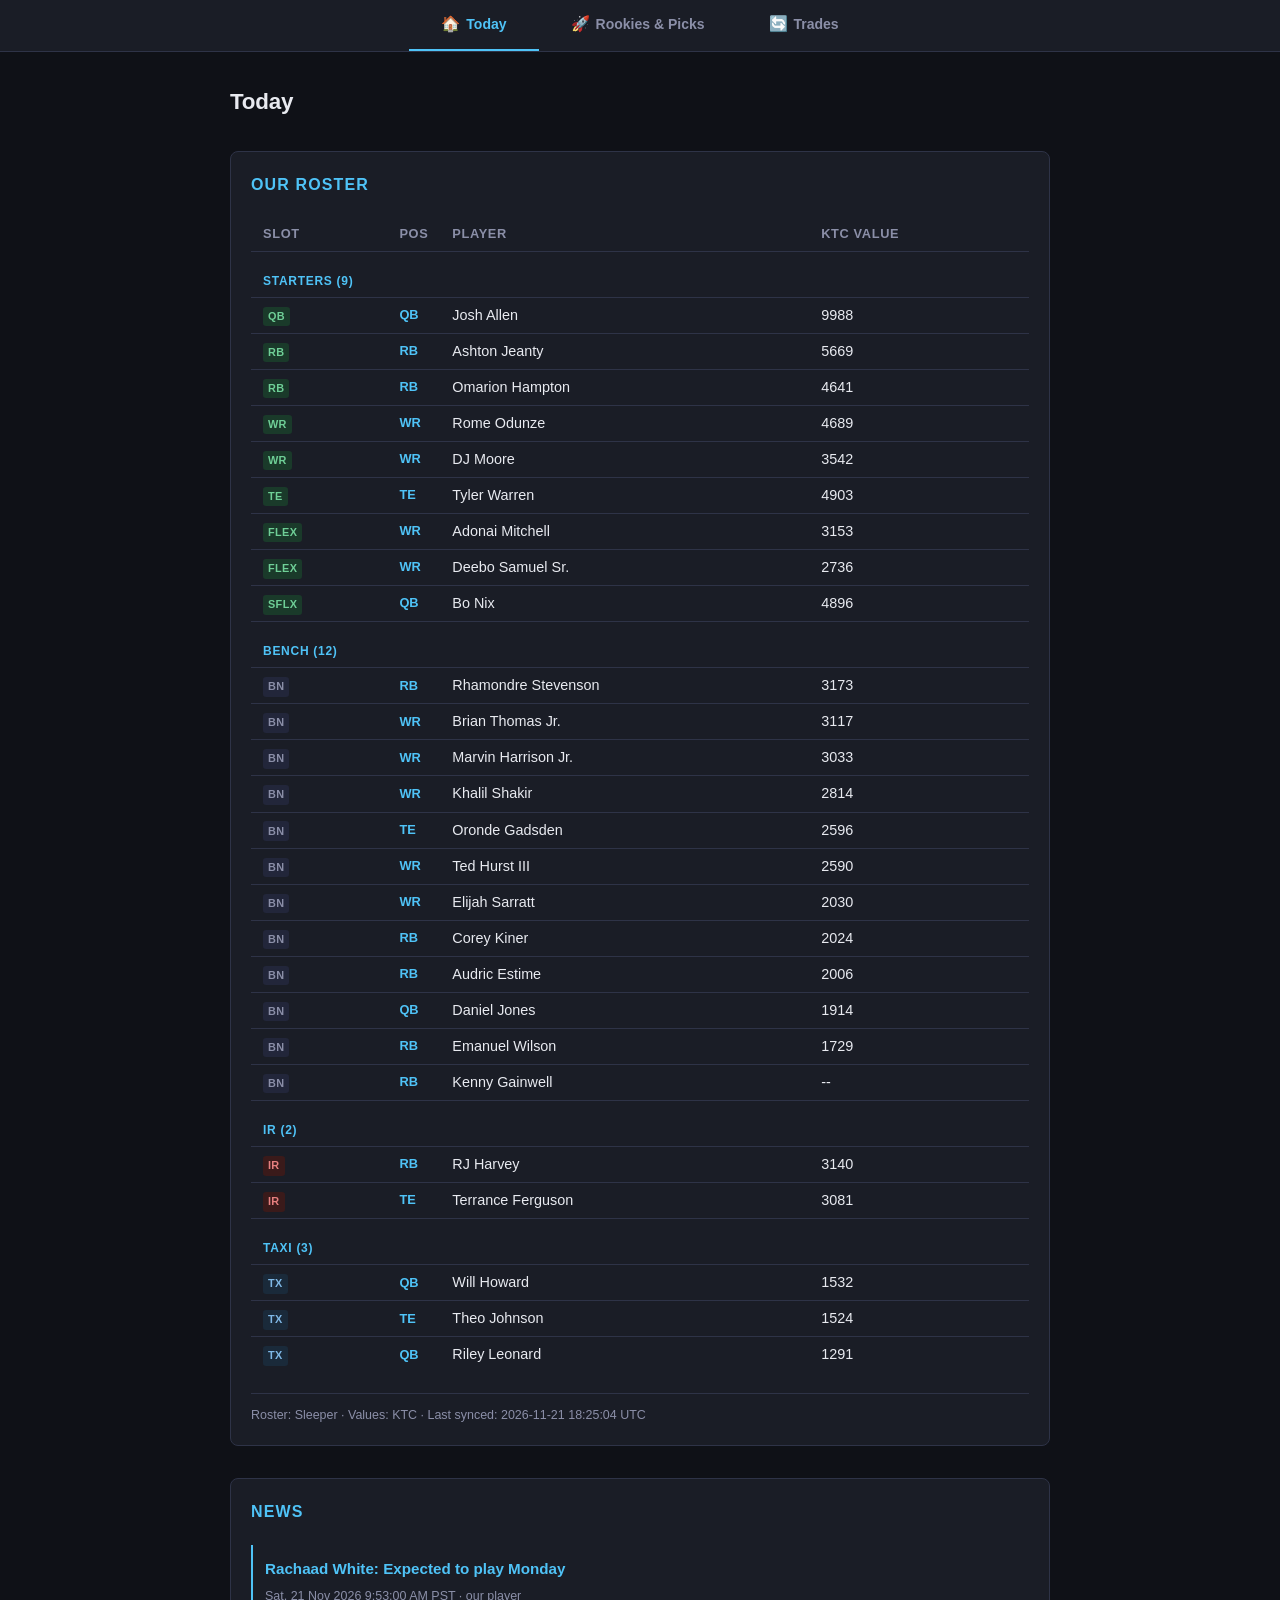
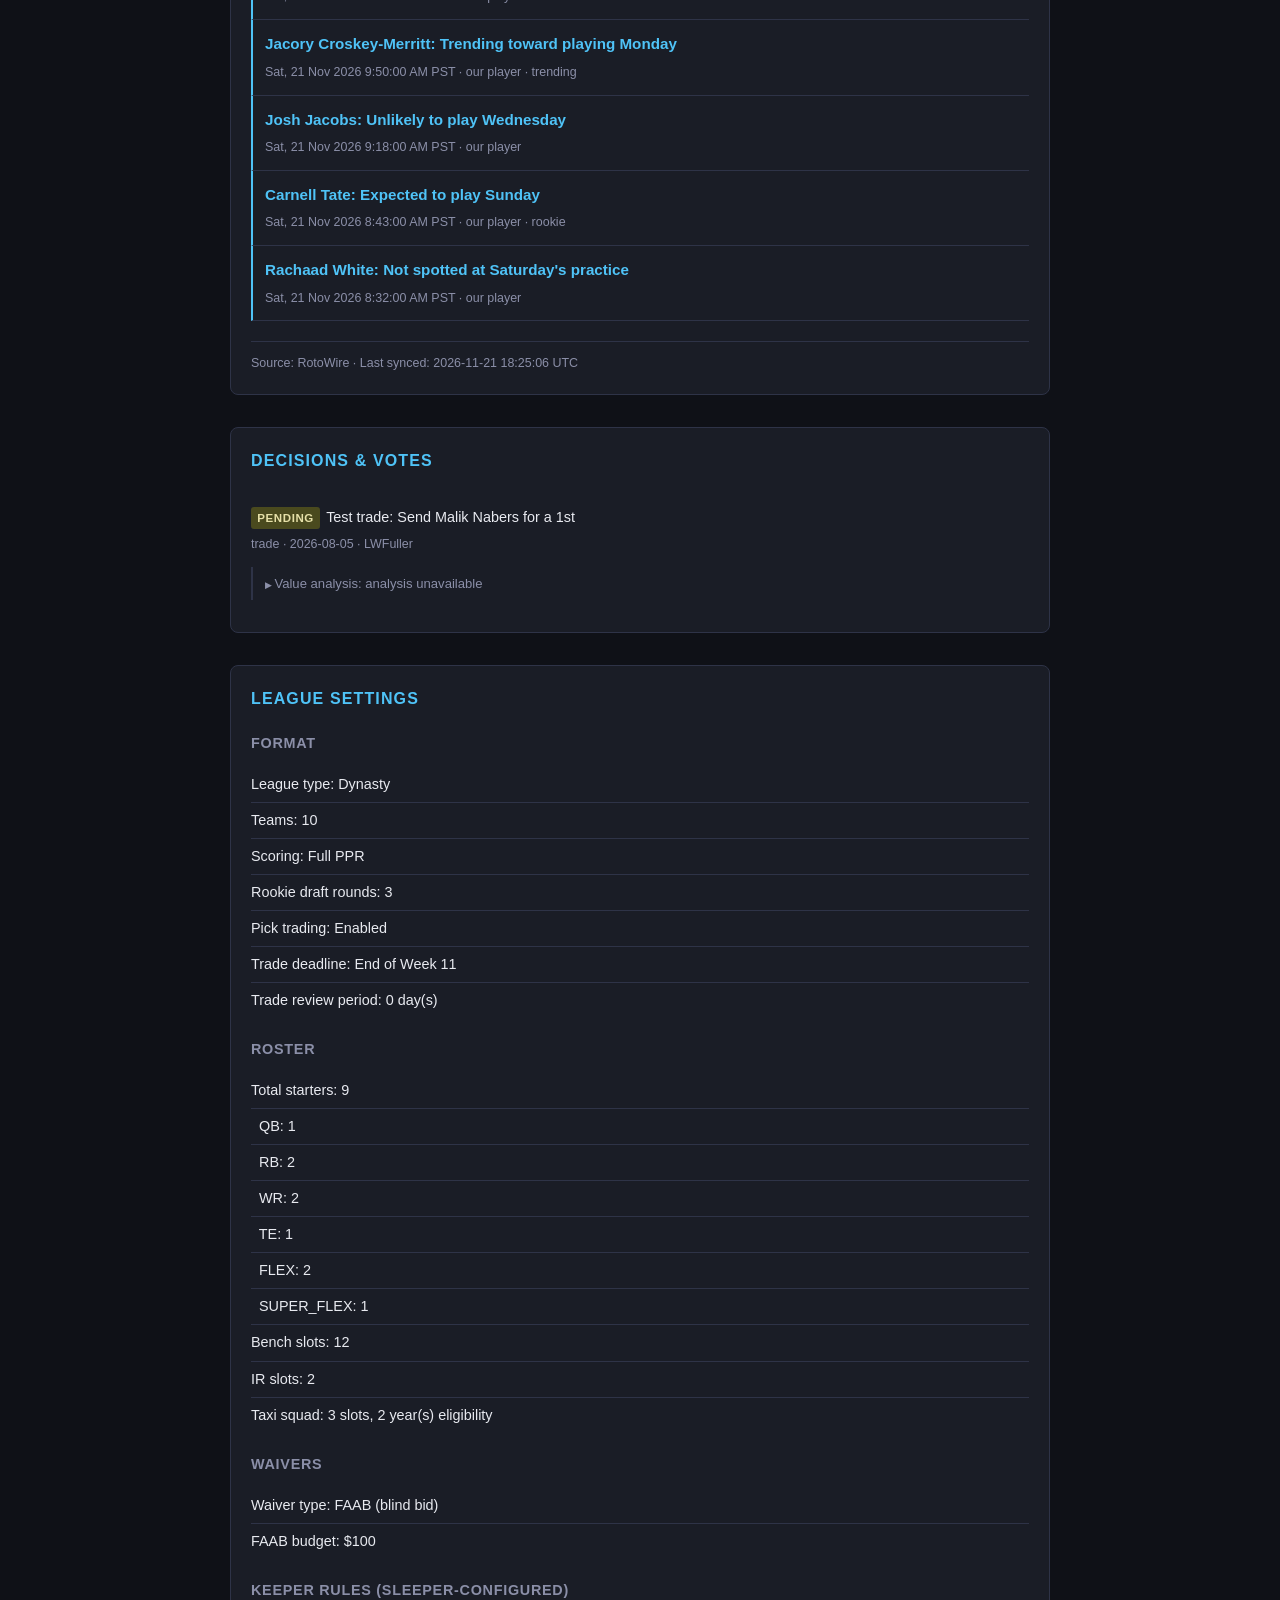
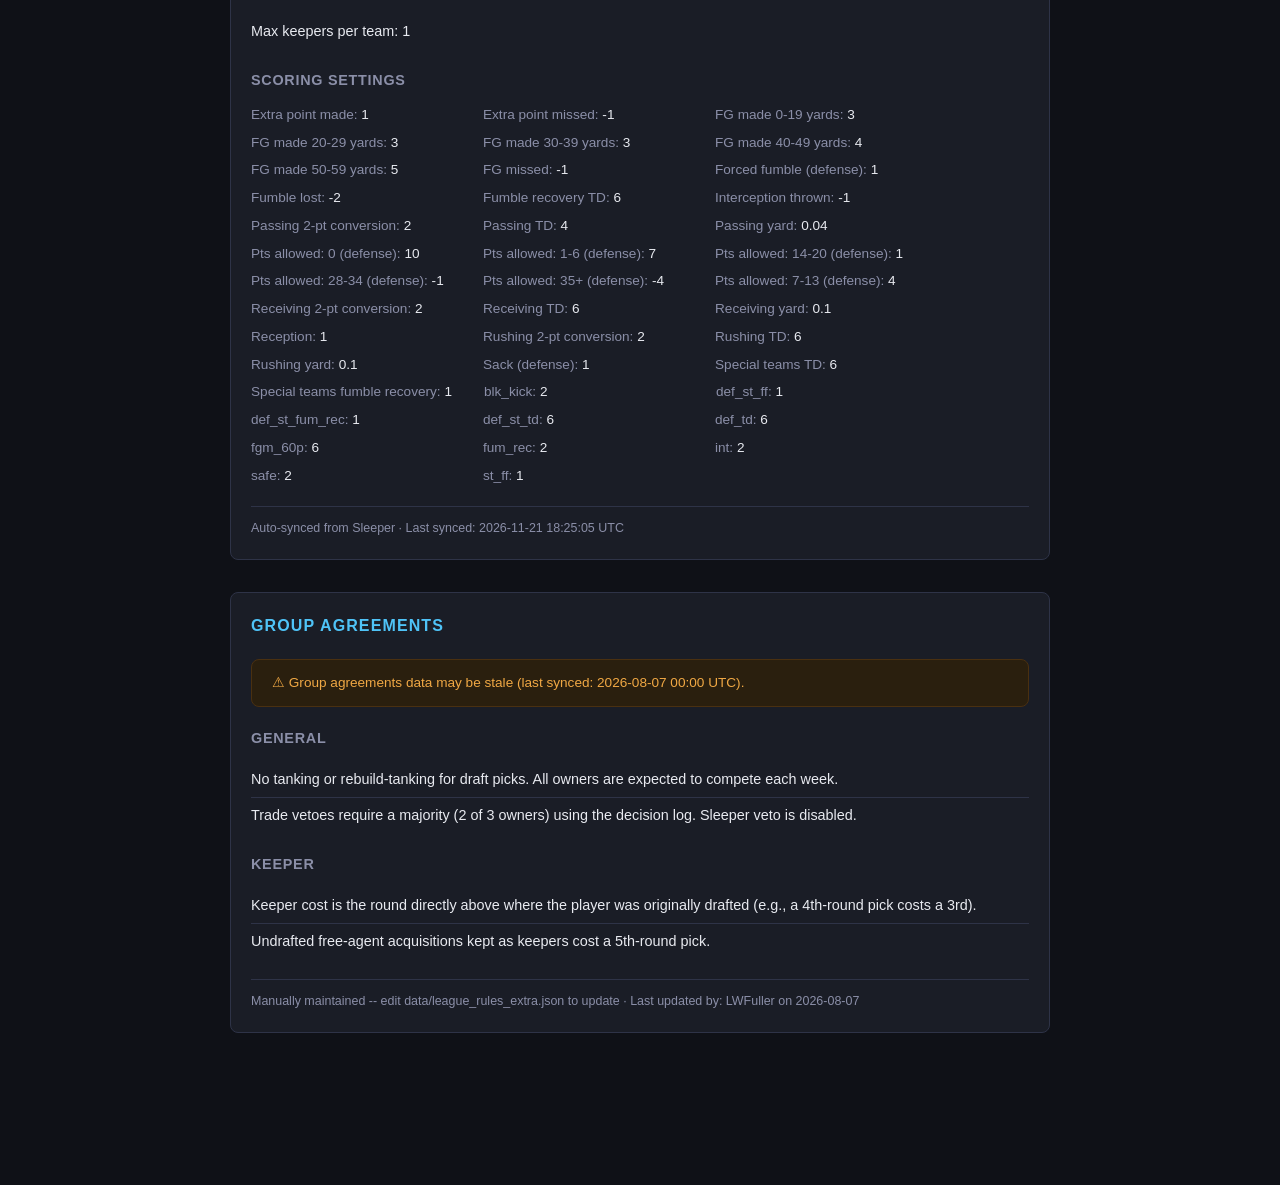
==== commit 71399fb5: "deploy: 91f226d1e08a0ee4f3786ca9ac673916e4932136" ====
--- a/index.html
+++ b/index.html
@@ -18,46 +18,46 @@
 <div class="section-card">
   <h2>Our Roster</h2>
   <div class="table-wrapper"><table><thead><tr><th>Slot</th><th>Pos</th><th>Player</th><th>KTC Value</th></tr></thead><tbody><tr class="roster-section"><td colspan="4">Starters (9)</td></tr>
-<tr><td><span class="slot-badge slot-starter">QB</span></td><td class="pos-cell">QB</td><td>Josh Allen</td><td>9991</td></tr>
-<tr><td><span class="slot-badge slot-starter">RB</span></td><td class="pos-cell">RB</td><td>Ashton Jeanty</td><td>5636</td></tr>
-<tr><td><span class="slot-badge slot-starter">RB</span></td><td class="pos-cell">RB</td><td>Omarion Hampton</td><td>4640</td></tr>
-<tr><td><span class="slot-badge slot-starter">WR</span></td><td class="pos-cell">WR</td><td>Rome Odunze</td><td>4692</td></tr>
-<tr><td><span class="slot-badge slot-starter">WR</span></td><td class="pos-cell">WR</td><td>DJ Moore</td><td>3541</td></tr>
-<tr><td><span class="slot-badge slot-starter">TE</span></td><td class="pos-cell">TE</td><td>Tyler Warren</td><td>4894</td></tr>
-<tr><td><span class="slot-badge slot-starter">FLEX</span></td><td class="pos-cell">WR</td><td>Adonai Mitchell</td><td>3144</td></tr>
-<tr><td><span class="slot-badge slot-starter">FLEX</span></td><td class="pos-cell">WR</td><td>Deebo Samuel Sr.</td><td>2730</td></tr>
-<tr><td><span class="slot-badge slot-starter">SFLX</span></td><td class="pos-cell">QB</td><td>Bo Nix</td><td>4892</td></tr>
+<tr><td><span class="slot-badge slot-starter">QB</span></td><td class="pos-cell">QB</td><td>Josh Allen</td><td>9988</td></tr>
+<tr><td><span class="slot-badge slot-starter">RB</span></td><td class="pos-cell">RB</td><td>Ashton Jeanty</td><td>5669</td></tr>
+<tr><td><span class="slot-badge slot-starter">RB</span></td><td class="pos-cell">RB</td><td>Omarion Hampton</td><td>4641</td></tr>
+<tr><td><span class="slot-badge slot-starter">WR</span></td><td class="pos-cell">WR</td><td>Rome Odunze</td><td>4689</td></tr>
+<tr><td><span class="slot-badge slot-starter">WR</span></td><td class="pos-cell">WR</td><td>DJ Moore</td><td>3542</td></tr>
+<tr><td><span class="slot-badge slot-starter">TE</span></td><td class="pos-cell">TE</td><td>Tyler Warren</td><td>4903</td></tr>
+<tr><td><span class="slot-badge slot-starter">FLEX</span></td><td class="pos-cell">WR</td><td>Adonai Mitchell</td><td>3153</td></tr>
+<tr><td><span class="slot-badge slot-starter">FLEX</span></td><td class="pos-cell">WR</td><td>Deebo Samuel Sr.</td><td>2736</td></tr>
+<tr><td><span class="slot-badge slot-starter">SFLX</span></td><td class="pos-cell">QB</td><td>Bo Nix</td><td>4896</td></tr>
 <tr class="roster-section"><td colspan="4">Bench (12)</td></tr>
-<tr><td><span class="slot-badge slot-bench">BN</span></td><td class="pos-cell">RB</td><td>Rhamondre Stevenson</td><td>3163</td></tr>
-<tr><td><span class="slot-badge slot-bench">BN</span></td><td class="pos-cell">WR</td><td>Brian Thomas Jr.</td><td>3126</td></tr>
-<tr><td><span class="slot-badge slot-bench">BN</span></td><td class="pos-cell">WR</td><td>Marvin Harrison Jr.</td><td>3051</td></tr>
-<tr><td><span class="slot-badge slot-bench">BN</span></td><td class="pos-cell">WR</td><td>Khalil Shakir</td><td>2829</td></tr>
-<tr><td><span class="slot-badge slot-bench">BN</span></td><td class="pos-cell">WR</td><td>Ted Hurst III</td><td>2599</td></tr>
-<tr><td><span class="slot-badge slot-bench">BN</span></td><td class="pos-cell">TE</td><td>Oronde Gadsden</td><td>2578</td></tr>
-<tr><td><span class="slot-badge slot-bench">BN</span></td><td class="pos-cell">QB</td><td>Daniel Jones</td><td>2432</td></tr>
+<tr><td><span class="slot-badge slot-bench">BN</span></td><td class="pos-cell">RB</td><td>Rhamondre Stevenson</td><td>3173</td></tr>
+<tr><td><span class="slot-badge slot-bench">BN</span></td><td class="pos-cell">WR</td><td>Brian Thomas Jr.</td><td>3117</td></tr>
+<tr><td><span class="slot-badge slot-bench">BN</span></td><td class="pos-cell">WR</td><td>Marvin Harrison Jr.</td><td>3033</td></tr>
+<tr><td><span class="slot-badge slot-bench">BN</span></td><td class="pos-cell">WR</td><td>Khalil Shakir</td><td>2814</td></tr>
+<tr><td><span class="slot-badge slot-bench">BN</span></td><td class="pos-cell">TE</td><td>Oronde Gadsden</td><td>2596</td></tr>
+<tr><td><span class="slot-badge slot-bench">BN</span></td><td class="pos-cell">WR</td><td>Ted Hurst III</td><td>2590</td></tr>
 <tr><td><span class="slot-badge slot-bench">BN</span></td><td class="pos-cell">WR</td><td>Elijah Sarratt</td><td>2030</td></tr>
-<tr><td><span class="slot-badge slot-bench">BN</span></td><td class="pos-cell">RB</td><td>Audric Estime</td><td>2018</td></tr>
-<tr><td><span class="slot-badge slot-bench">BN</span></td><td class="pos-cell">RB</td><td>Corey Kiner</td><td>2000</td></tr>
-<tr><td><span class="slot-badge slot-bench">BN</span></td><td class="pos-cell">RB</td><td>Emanuel Wilson</td><td>1732</td></tr>
+<tr><td><span class="slot-badge slot-bench">BN</span></td><td class="pos-cell">RB</td><td>Corey Kiner</td><td>2024</td></tr>
+<tr><td><span class="slot-badge slot-bench">BN</span></td><td class="pos-cell">RB</td><td>Audric Estime</td><td>2006</td></tr>
+<tr><td><span class="slot-badge slot-bench">BN</span></td><td class="pos-cell">QB</td><td>Daniel Jones</td><td>1914</td></tr>
+<tr><td><span class="slot-badge slot-bench">BN</span></td><td class="pos-cell">RB</td><td>Emanuel Wilson</td><td>1729</td></tr>
 <tr><td><span class="slot-badge slot-bench">BN</span></td><td class="pos-cell">RB</td><td>Kenny Gainwell</td><td>--</td></tr>
 <tr class="roster-section"><td colspan="4">IR (2)</td></tr>
-<tr><td><span class="slot-badge slot-ir">IR</span></td><td class="pos-cell">RB</td><td>RJ Harvey</td><td>3141</td></tr>
-<tr><td><span class="slot-badge slot-ir">IR</span></td><td class="pos-cell">TE</td><td>Terrance Ferguson</td><td>3090</td></tr>
+<tr><td><span class="slot-badge slot-ir">IR</span></td><td class="pos-cell">RB</td><td>RJ Harvey</td><td>3140</td></tr>
+<tr><td><span class="slot-badge slot-ir">IR</span></td><td class="pos-cell">TE</td><td>Terrance Ferguson</td><td>3081</td></tr>
 <tr class="roster-section"><td colspan="4">Taxi (3)</td></tr>
-<tr><td><span class="slot-badge slot-taxi">TX</span></td><td class="pos-cell">QB</td><td>Will Howard</td><td>1523</td></tr>
-<tr><td><span class="slot-badge slot-taxi">TX</span></td><td class="pos-cell">TE</td><td>Theo Johnson</td><td>1518</td></tr>
+<tr><td><span class="slot-badge slot-taxi">TX</span></td><td class="pos-cell">QB</td><td>Will Howard</td><td>1532</td></tr>
+<tr><td><span class="slot-badge slot-taxi">TX</span></td><td class="pos-cell">TE</td><td>Theo Johnson</td><td>1524</td></tr>
 <tr><td><span class="slot-badge slot-taxi">TX</span></td><td class="pos-cell">QB</td><td>Riley Leonard</td><td>1291</td></tr></tbody></table></div>
-<div class="section-meta">Roster: Sleeper &middot; Values: KTC &middot; Last synced: 2026-11-21 10:25:00 UTC</div>
+<div class="section-meta">Roster: Sleeper &middot; Values: KTC &middot; Last synced: 2026-11-21 18:25:04 UTC</div>
 </div>
 
 <div class="section-card">
   <h2>News</h2>
-  <div class="news-item rostered-item"><div class="headline"><a href="https://www.rotowire.com//football/player/davante-adams-9455" target="_blank" rel="noopener">Davante Adams: Not in line to be ready following bye</a></div><div class="meta">Fri, 20 Nov 2026 3:18:00 PM PST &middot; our player &middot; trending &middot; rookie</div></div>
-<div class="news-item rostered-item"><div class="headline"><a href="https://www.rotowire.com//football/player/dandre-swift-14394" target="_blank" rel="noopener">D&#x27;Andre Swift: Welcoming back Monangai</a></div><div class="meta">Fri, 20 Nov 2026 3:13:00 PM PST &middot; our player &middot; trending</div></div>
-<div class="news-item rostered-item"><div class="headline"><a href="https://www.rotowire.com//football/player/jaylen-waddle-15404" target="_blank" rel="noopener">Jaylen Waddle: Good to go for Sunday&#x27;s game</a></div><div class="meta">Fri, 20 Nov 2026 1:57:00 PM PST &middot; our player &middot; trending</div></div>
-<div class="news-item rostered-item"><div class="headline"><a href="https://www.rotowire.com//football/player/saquon-barkley-12507" target="_blank" rel="noopener">Saquon Barkley: In clear for Week 11 action</a></div><div class="meta">Fri, 20 Nov 2026 1:38:00 PM PST &middot; our player &middot; rookie</div></div>
-<div class="news-item rostered-item"><div class="headline"><a href="https://www.rotowire.com//football/player/ladd-mcconkey-17724" target="_blank" rel="noopener">Ladd McConkey: Listed questionable for Week 11</a></div><div class="meta">Fri, 20 Nov 2026 1:34:00 PM PST &middot; our player &middot; trending</div></div>
-<div class="section-meta">Source: RotoWire &middot; Last synced: 2026-11-21 10:25:02 UTC</div>
+  <div class="news-item rostered-item"><div class="headline"><a href="https://www.rotowire.com//football/player/rachaad-white-15802" target="_blank" rel="noopener">Rachaad White: Expected to play Monday</a></div><div class="meta">Sat, 21 Nov 2026 9:53:00 AM PST &middot; our player</div></div>
+<div class="news-item rostered-item"><div class="headline"><a href="https://www.rotowire.com//football/player/jacory-croskey-merritt-18811" target="_blank" rel="noopener">Jacory Croskey-Merritt: Trending toward playing Monday</a></div><div class="meta">Sat, 21 Nov 2026 9:50:00 AM PST &middot; our player &middot; trending</div></div>
+<div class="news-item rostered-item"><div class="headline"><a href="https://www.rotowire.com//football/player/josh-jacobs-13582" target="_blank" rel="noopener">Josh Jacobs: Unlikely to play Wednesday</a></div><div class="meta">Sat, 21 Nov 2026 9:18:00 AM PST &middot; our player</div></div>
+<div class="news-item rostered-item"><div class="headline"><a href="https://www.rotowire.com//football/player/carnell-tate-19268" target="_blank" rel="noopener">Carnell Tate: Expected to play Sunday</a></div><div class="meta">Sat, 21 Nov 2026 8:43:00 AM PST &middot; our player &middot; rookie</div></div>
+<div class="news-item rostered-item"><div class="headline"><a href="https://www.rotowire.com//football/player/rachaad-white-15802" target="_blank" rel="noopener">Rachaad White: Not spotted at Saturday&#x27;s practice</a></div><div class="meta">Sat, 21 Nov 2026 8:32:00 AM PST &middot; our player</div></div>
+<div class="section-meta">Source: RotoWire &middot; Last synced: 2026-11-21 18:25:06 UTC</div>
 </div>
 
 <div class="section-card">
@@ -72,7 +72,7 @@
 <h3>Waivers</h3><ul class="rule-list"><li><span class="k">Waiver type:</span> FAAB (blind bid)</li><li><span class="k">FAAB budget:</span> $100</li></ul>
 <h3>Keeper Rules (Sleeper-configured)</h3><ul class="rule-list"><li><span class="k">Max keepers per team:</span> 1</li></ul>
 <h3>Scoring Settings</h3><ul class="scoring-list"><li><span class="k">Extra point made:</span> 1</li><li><span class="k">Extra point missed:</span> -1</li><li><span class="k">FG made 0-19 yards:</span> 3</li><li><span class="k">FG made 20-29 yards:</span> 3</li><li><span class="k">FG made 30-39 yards:</span> 3</li><li><span class="k">FG made 40-49 yards:</span> 4</li><li><span class="k">FG made 50-59 yards:</span> 5</li><li><span class="k">FG missed:</span> -1</li><li><span class="k">Forced fumble (defense):</span> 1</li><li><span class="k">Fumble lost:</span> -2</li><li><span class="k">Fumble recovery TD:</span> 6</li><li><span class="k">Interception thrown:</span> -1</li><li><span class="k">Passing 2-pt conversion:</span> 2</li><li><span class="k">Passing TD:</span> 4</li><li><span class="k">Passing yard:</span> 0.04</li><li><span class="k">Pts allowed: 0 (defense):</span> 10</li><li><span class="k">Pts allowed: 1-6 (defense):</span> 7</li><li><span class="k">Pts allowed: 14-20 (defense):</span> 1</li><li><span class="k">Pts allowed: 28-34 (defense):</span> -1</li><li><span class="k">Pts allowed: 35+ (defense):</span> -4</li><li><span class="k">Pts allowed: 7-13 (defense):</span> 4</li><li><span class="k">Receiving 2-pt conversion:</span> 2</li><li><span class="k">Receiving TD:</span> 6</li><li><span class="k">Receiving yard:</span> 0.1</li><li><span class="k">Reception:</span> 1</li><li><span class="k">Rushing 2-pt conversion:</span> 2</li><li><span class="k">Rushing TD:</span> 6</li><li><span class="k">Rushing yard:</span> 0.1</li><li><span class="k">Sack (defense):</span> 1</li><li><span class="k">Special teams TD:</span> 6</li><li><span class="k">Special teams fumble recovery:</span> 1</li><li><span class="k">blk_kick:</span> 2</li><li><span class="k">def_st_ff:</span> 1</li><li><span class="k">def_st_fum_rec:</span> 1</li><li><span class="k">def_st_td:</span> 6</li><li><span class="k">def_td:</span> 6</li><li><span class="k">fgm_60p:</span> 6</li><li><span class="k">fum_rec:</span> 2</li><li><span class="k">int:</span> 2</li><li><span class="k">safe:</span> 2</li><li><span class="k">st_ff:</span> 1</li></ul>
-<div class="section-meta">Auto-synced from Sleeper &middot; Last synced: 2026-11-21 10:25:01 UTC</div>
+<div class="section-meta">Auto-synced from Sleeper &middot; Last synced: 2026-11-21 18:25:05 UTC</div>
 </div>
 
 <div class="section-card">
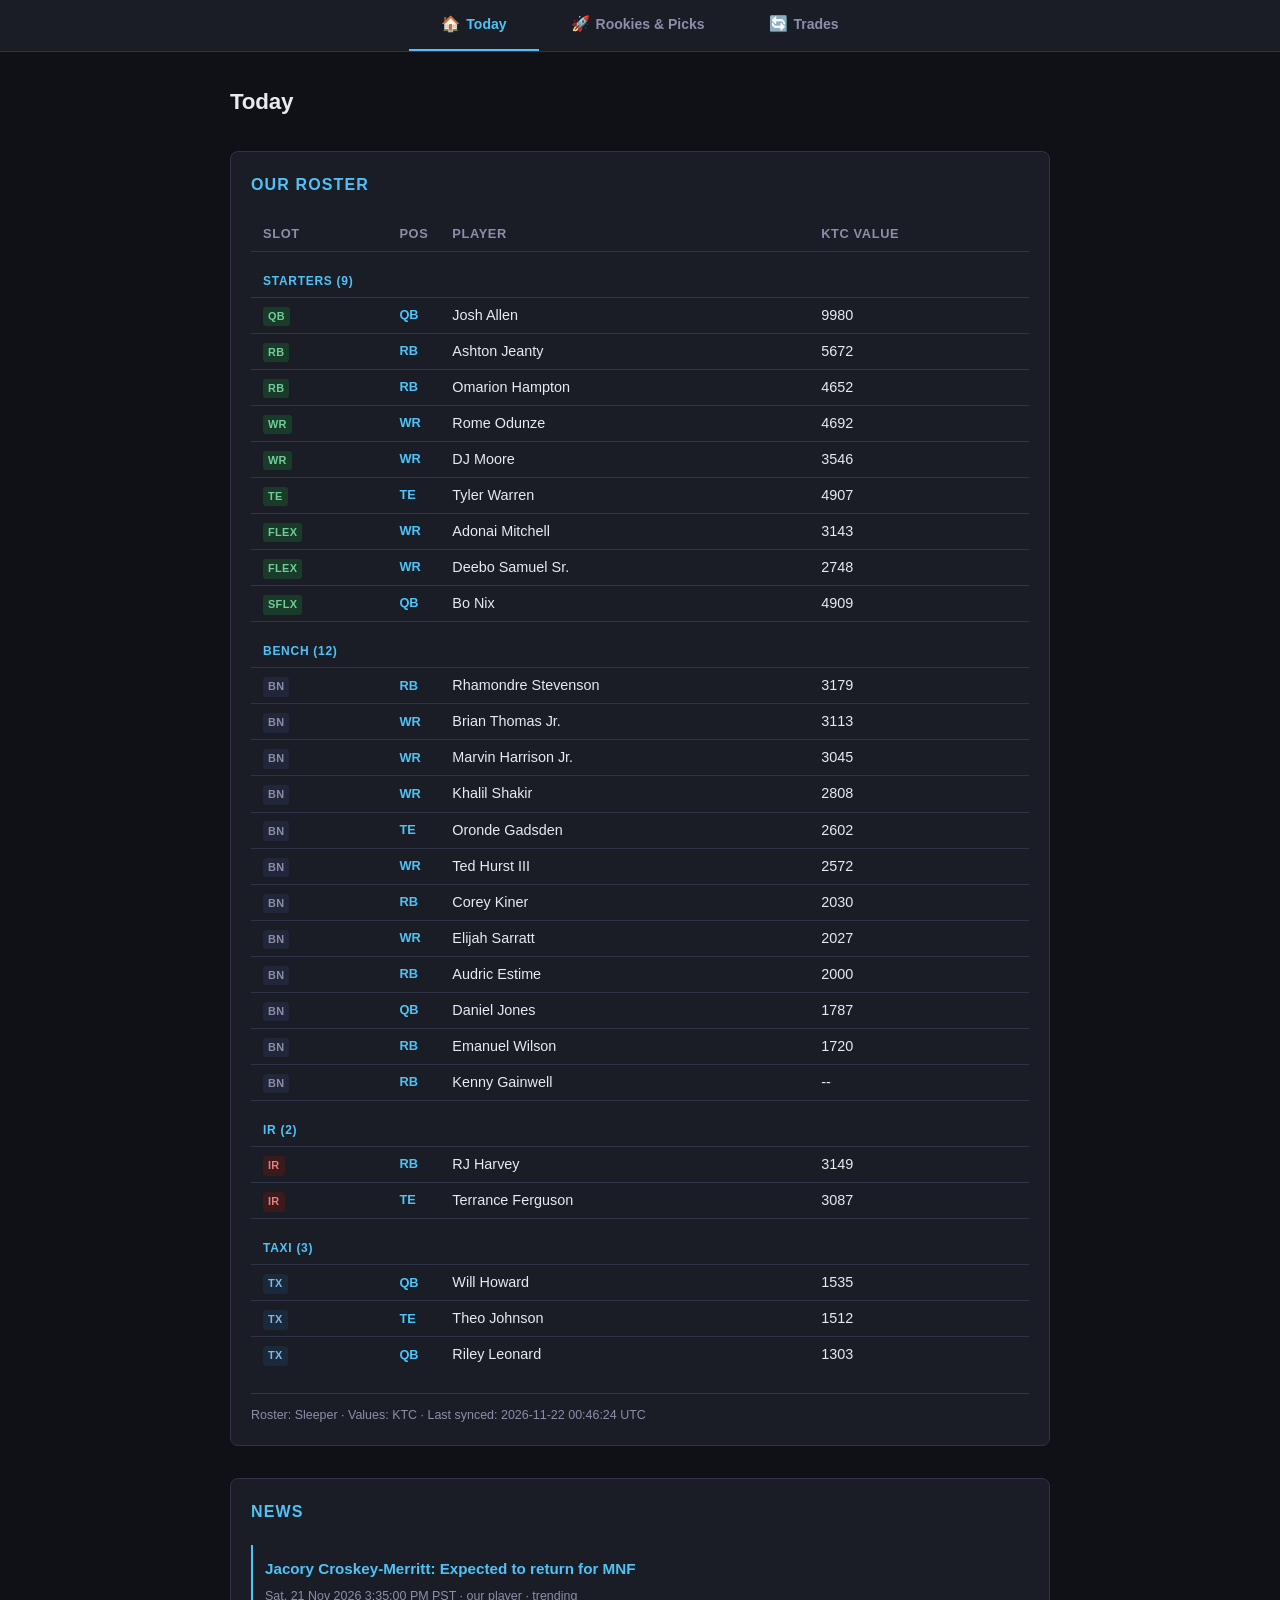
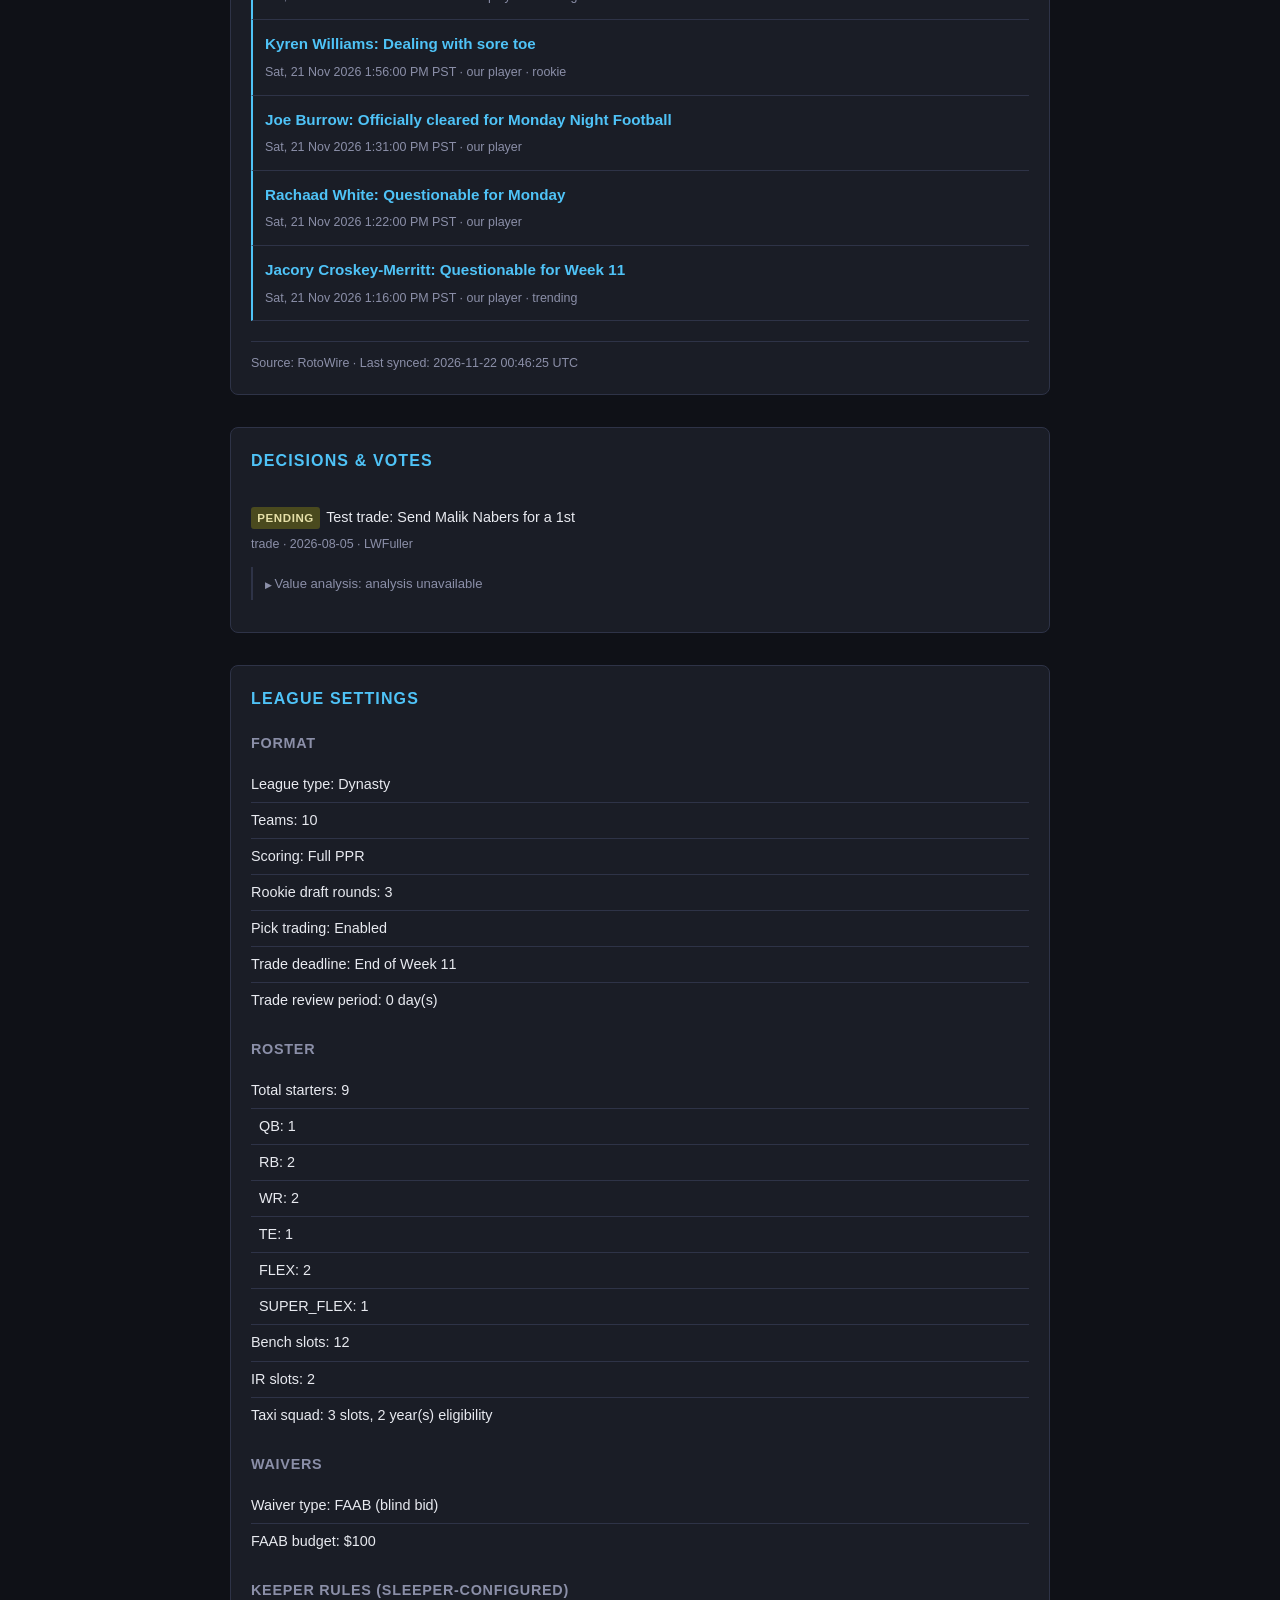
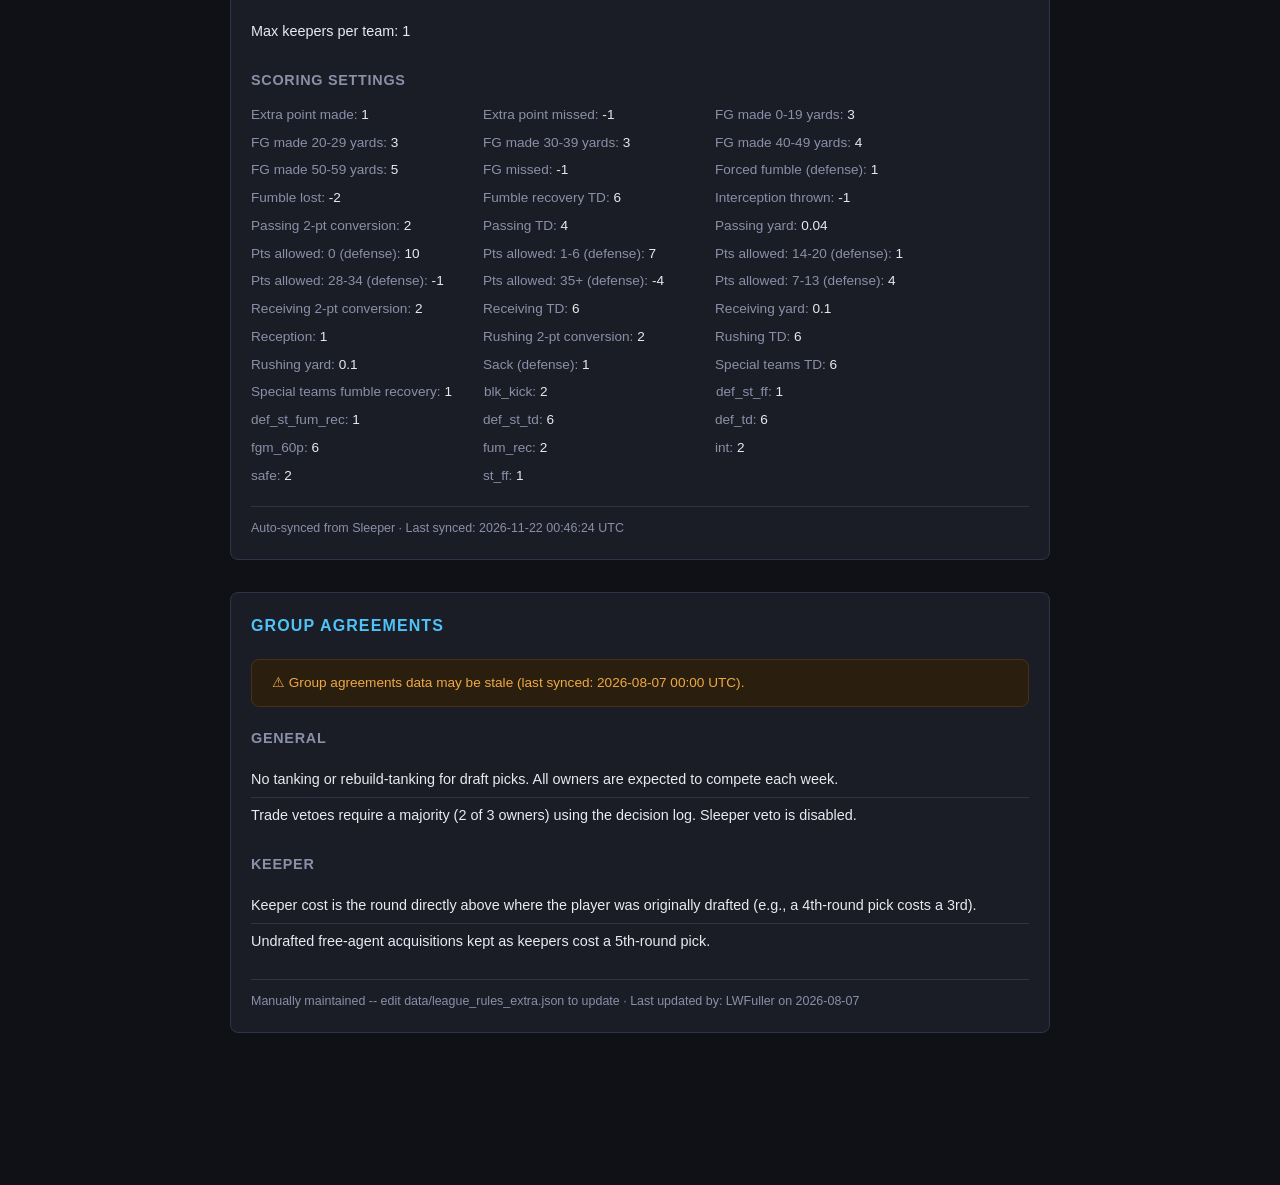
==== commit 899fde45: "deploy: e32be768cb50a86337cad1e7c0965c90c3e34495" ====
--- a/index.html
+++ b/index.html
@@ -18,46 +18,46 @@
 <div class="section-card">
   <h2>Our Roster</h2>
   <div class="table-wrapper"><table><thead><tr><th>Slot</th><th>Pos</th><th>Player</th><th>KTC Value</th></tr></thead><tbody><tr class="roster-section"><td colspan="4">Starters (9)</td></tr>
-<tr><td><span class="slot-badge slot-starter">QB</span></td><td class="pos-cell">QB</td><td>Josh Allen</td><td>9988</td></tr>
-<tr><td><span class="slot-badge slot-starter">RB</span></td><td class="pos-cell">RB</td><td>Ashton Jeanty</td><td>5669</td></tr>
-<tr><td><span class="slot-badge slot-starter">RB</span></td><td class="pos-cell">RB</td><td>Omarion Hampton</td><td>4641</td></tr>
-<tr><td><span class="slot-badge slot-starter">WR</span></td><td class="pos-cell">WR</td><td>Rome Odunze</td><td>4689</td></tr>
-<tr><td><span class="slot-badge slot-starter">WR</span></td><td class="pos-cell">WR</td><td>DJ Moore</td><td>3542</td></tr>
-<tr><td><span class="slot-badge slot-starter">TE</span></td><td class="pos-cell">TE</td><td>Tyler Warren</td><td>4903</td></tr>
-<tr><td><span class="slot-badge slot-starter">FLEX</span></td><td class="pos-cell">WR</td><td>Adonai Mitchell</td><td>3153</td></tr>
-<tr><td><span class="slot-badge slot-starter">FLEX</span></td><td class="pos-cell">WR</td><td>Deebo Samuel Sr.</td><td>2736</td></tr>
-<tr><td><span class="slot-badge slot-starter">SFLX</span></td><td class="pos-cell">QB</td><td>Bo Nix</td><td>4896</td></tr>
+<tr><td><span class="slot-badge slot-starter">QB</span></td><td class="pos-cell">QB</td><td>Josh Allen</td><td>9980</td></tr>
+<tr><td><span class="slot-badge slot-starter">RB</span></td><td class="pos-cell">RB</td><td>Ashton Jeanty</td><td>5672</td></tr>
+<tr><td><span class="slot-badge slot-starter">RB</span></td><td class="pos-cell">RB</td><td>Omarion Hampton</td><td>4652</td></tr>
+<tr><td><span class="slot-badge slot-starter">WR</span></td><td class="pos-cell">WR</td><td>Rome Odunze</td><td>4692</td></tr>
+<tr><td><span class="slot-badge slot-starter">WR</span></td><td class="pos-cell">WR</td><td>DJ Moore</td><td>3546</td></tr>
+<tr><td><span class="slot-badge slot-starter">TE</span></td><td class="pos-cell">TE</td><td>Tyler Warren</td><td>4907</td></tr>
+<tr><td><span class="slot-badge slot-starter">FLEX</span></td><td class="pos-cell">WR</td><td>Adonai Mitchell</td><td>3143</td></tr>
+<tr><td><span class="slot-badge slot-starter">FLEX</span></td><td class="pos-cell">WR</td><td>Deebo Samuel Sr.</td><td>2748</td></tr>
+<tr><td><span class="slot-badge slot-starter">SFLX</span></td><td class="pos-cell">QB</td><td>Bo Nix</td><td>4909</td></tr>
 <tr class="roster-section"><td colspan="4">Bench (12)</td></tr>
-<tr><td><span class="slot-badge slot-bench">BN</span></td><td class="pos-cell">RB</td><td>Rhamondre Stevenson</td><td>3173</td></tr>
-<tr><td><span class="slot-badge slot-bench">BN</span></td><td class="pos-cell">WR</td><td>Brian Thomas Jr.</td><td>3117</td></tr>
-<tr><td><span class="slot-badge slot-bench">BN</span></td><td class="pos-cell">WR</td><td>Marvin Harrison Jr.</td><td>3033</td></tr>
-<tr><td><span class="slot-badge slot-bench">BN</span></td><td class="pos-cell">WR</td><td>Khalil Shakir</td><td>2814</td></tr>
-<tr><td><span class="slot-badge slot-bench">BN</span></td><td class="pos-cell">TE</td><td>Oronde Gadsden</td><td>2596</td></tr>
-<tr><td><span class="slot-badge slot-bench">BN</span></td><td class="pos-cell">WR</td><td>Ted Hurst III</td><td>2590</td></tr>
-<tr><td><span class="slot-badge slot-bench">BN</span></td><td class="pos-cell">WR</td><td>Elijah Sarratt</td><td>2030</td></tr>
-<tr><td><span class="slot-badge slot-bench">BN</span></td><td class="pos-cell">RB</td><td>Corey Kiner</td><td>2024</td></tr>
-<tr><td><span class="slot-badge slot-bench">BN</span></td><td class="pos-cell">RB</td><td>Audric Estime</td><td>2006</td></tr>
-<tr><td><span class="slot-badge slot-bench">BN</span></td><td class="pos-cell">QB</td><td>Daniel Jones</td><td>1914</td></tr>
-<tr><td><span class="slot-badge slot-bench">BN</span></td><td class="pos-cell">RB</td><td>Emanuel Wilson</td><td>1729</td></tr>
+<tr><td><span class="slot-badge slot-bench">BN</span></td><td class="pos-cell">RB</td><td>Rhamondre Stevenson</td><td>3179</td></tr>
+<tr><td><span class="slot-badge slot-bench">BN</span></td><td class="pos-cell">WR</td><td>Brian Thomas Jr.</td><td>3113</td></tr>
+<tr><td><span class="slot-badge slot-bench">BN</span></td><td class="pos-cell">WR</td><td>Marvin Harrison Jr.</td><td>3045</td></tr>
+<tr><td><span class="slot-badge slot-bench">BN</span></td><td class="pos-cell">WR</td><td>Khalil Shakir</td><td>2808</td></tr>
+<tr><td><span class="slot-badge slot-bench">BN</span></td><td class="pos-cell">TE</td><td>Oronde Gadsden</td><td>2602</td></tr>
+<tr><td><span class="slot-badge slot-bench">BN</span></td><td class="pos-cell">WR</td><td>Ted Hurst III</td><td>2572</td></tr>
+<tr><td><span class="slot-badge slot-bench">BN</span></td><td class="pos-cell">RB</td><td>Corey Kiner</td><td>2030</td></tr>
+<tr><td><span class="slot-badge slot-bench">BN</span></td><td class="pos-cell">WR</td><td>Elijah Sarratt</td><td>2027</td></tr>
+<tr><td><span class="slot-badge slot-bench">BN</span></td><td class="pos-cell">RB</td><td>Audric Estime</td><td>2000</td></tr>
+<tr><td><span class="slot-badge slot-bench">BN</span></td><td class="pos-cell">QB</td><td>Daniel Jones</td><td>1787</td></tr>
+<tr><td><span class="slot-badge slot-bench">BN</span></td><td class="pos-cell">RB</td><td>Emanuel Wilson</td><td>1720</td></tr>
 <tr><td><span class="slot-badge slot-bench">BN</span></td><td class="pos-cell">RB</td><td>Kenny Gainwell</td><td>--</td></tr>
 <tr class="roster-section"><td colspan="4">IR (2)</td></tr>
-<tr><td><span class="slot-badge slot-ir">IR</span></td><td class="pos-cell">RB</td><td>RJ Harvey</td><td>3140</td></tr>
-<tr><td><span class="slot-badge slot-ir">IR</span></td><td class="pos-cell">TE</td><td>Terrance Ferguson</td><td>3081</td></tr>
+<tr><td><span class="slot-badge slot-ir">IR</span></td><td class="pos-cell">RB</td><td>RJ Harvey</td><td>3149</td></tr>
+<tr><td><span class="slot-badge slot-ir">IR</span></td><td class="pos-cell">TE</td><td>Terrance Ferguson</td><td>3087</td></tr>
 <tr class="roster-section"><td colspan="4">Taxi (3)</td></tr>
-<tr><td><span class="slot-badge slot-taxi">TX</span></td><td class="pos-cell">QB</td><td>Will Howard</td><td>1532</td></tr>
-<tr><td><span class="slot-badge slot-taxi">TX</span></td><td class="pos-cell">TE</td><td>Theo Johnson</td><td>1524</td></tr>
-<tr><td><span class="slot-badge slot-taxi">TX</span></td><td class="pos-cell">QB</td><td>Riley Leonard</td><td>1291</td></tr></tbody></table></div>
-<div class="section-meta">Roster: Sleeper &middot; Values: KTC &middot; Last synced: 2026-11-21 18:25:04 UTC</div>
+<tr><td><span class="slot-badge slot-taxi">TX</span></td><td class="pos-cell">QB</td><td>Will Howard</td><td>1535</td></tr>
+<tr><td><span class="slot-badge slot-taxi">TX</span></td><td class="pos-cell">TE</td><td>Theo Johnson</td><td>1512</td></tr>
+<tr><td><span class="slot-badge slot-taxi">TX</span></td><td class="pos-cell">QB</td><td>Riley Leonard</td><td>1303</td></tr></tbody></table></div>
+<div class="section-meta">Roster: Sleeper &middot; Values: KTC &middot; Last synced: 2026-11-22 00:46:24 UTC</div>
 </div>
 
 <div class="section-card">
   <h2>News</h2>
-  <div class="news-item rostered-item"><div class="headline"><a href="https://www.rotowire.com//football/player/rachaad-white-15802" target="_blank" rel="noopener">Rachaad White: Expected to play Monday</a></div><div class="meta">Sat, 21 Nov 2026 9:53:00 AM PST &middot; our player</div></div>
-<div class="news-item rostered-item"><div class="headline"><a href="https://www.rotowire.com//football/player/jacory-croskey-merritt-18811" target="_blank" rel="noopener">Jacory Croskey-Merritt: Trending toward playing Monday</a></div><div class="meta">Sat, 21 Nov 2026 9:50:00 AM PST &middot; our player &middot; trending</div></div>
-<div class="news-item rostered-item"><div class="headline"><a href="https://www.rotowire.com//football/player/josh-jacobs-13582" target="_blank" rel="noopener">Josh Jacobs: Unlikely to play Wednesday</a></div><div class="meta">Sat, 21 Nov 2026 9:18:00 AM PST &middot; our player</div></div>
-<div class="news-item rostered-item"><div class="headline"><a href="https://www.rotowire.com//football/player/carnell-tate-19268" target="_blank" rel="noopener">Carnell Tate: Expected to play Sunday</a></div><div class="meta">Sat, 21 Nov 2026 8:43:00 AM PST &middot; our player &middot; rookie</div></div>
-<div class="news-item rostered-item"><div class="headline"><a href="https://www.rotowire.com//football/player/rachaad-white-15802" target="_blank" rel="noopener">Rachaad White: Not spotted at Saturday&#x27;s practice</a></div><div class="meta">Sat, 21 Nov 2026 8:32:00 AM PST &middot; our player</div></div>
-<div class="section-meta">Source: RotoWire &middot; Last synced: 2026-11-21 18:25:06 UTC</div>
+  <div class="news-item rostered-item"><div class="headline"><a href="https://www.rotowire.com//football/player/jacory-croskey-merritt-18811" target="_blank" rel="noopener">Jacory Croskey-Merritt: Expected to return for MNF</a></div><div class="meta">Sat, 21 Nov 2026 3:35:00 PM PST &middot; our player &middot; trending</div></div>
+<div class="news-item rostered-item"><div class="headline"><a href="https://www.rotowire.com//football/player/kyren-williams-15807" target="_blank" rel="noopener">Kyren Williams: Dealing with sore toe</a></div><div class="meta">Sat, 21 Nov 2026 1:56:00 PM PST &middot; our player &middot; rookie</div></div>
+<div class="news-item rostered-item"><div class="headline"><a href="https://www.rotowire.com//football/player/joe-burrow-14442" target="_blank" rel="noopener">Joe Burrow: Officially cleared for Monday Night Football</a></div><div class="meta">Sat, 21 Nov 2026 1:31:00 PM PST &middot; our player</div></div>
+<div class="news-item rostered-item"><div class="headline"><a href="https://www.rotowire.com//football/player/rachaad-white-15802" target="_blank" rel="noopener">Rachaad White: Questionable for Monday</a></div><div class="meta">Sat, 21 Nov 2026 1:22:00 PM PST &middot; our player</div></div>
+<div class="news-item rostered-item"><div class="headline"><a href="https://www.rotowire.com//football/player/jacory-croskey-merritt-18811" target="_blank" rel="noopener">Jacory Croskey-Merritt: Questionable for Week 11</a></div><div class="meta">Sat, 21 Nov 2026 1:16:00 PM PST &middot; our player &middot; trending</div></div>
+<div class="section-meta">Source: RotoWire &middot; Last synced: 2026-11-22 00:46:25 UTC</div>
 </div>
 
 <div class="section-card">
@@ -72,7 +72,7 @@
 <h3>Waivers</h3><ul class="rule-list"><li><span class="k">Waiver type:</span> FAAB (blind bid)</li><li><span class="k">FAAB budget:</span> $100</li></ul>
 <h3>Keeper Rules (Sleeper-configured)</h3><ul class="rule-list"><li><span class="k">Max keepers per team:</span> 1</li></ul>
 <h3>Scoring Settings</h3><ul class="scoring-list"><li><span class="k">Extra point made:</span> 1</li><li><span class="k">Extra point missed:</span> -1</li><li><span class="k">FG made 0-19 yards:</span> 3</li><li><span class="k">FG made 20-29 yards:</span> 3</li><li><span class="k">FG made 30-39 yards:</span> 3</li><li><span class="k">FG made 40-49 yards:</span> 4</li><li><span class="k">FG made 50-59 yards:</span> 5</li><li><span class="k">FG missed:</span> -1</li><li><span class="k">Forced fumble (defense):</span> 1</li><li><span class="k">Fumble lost:</span> -2</li><li><span class="k">Fumble recovery TD:</span> 6</li><li><span class="k">Interception thrown:</span> -1</li><li><span class="k">Passing 2-pt conversion:</span> 2</li><li><span class="k">Passing TD:</span> 4</li><li><span class="k">Passing yard:</span> 0.04</li><li><span class="k">Pts allowed: 0 (defense):</span> 10</li><li><span class="k">Pts allowed: 1-6 (defense):</span> 7</li><li><span class="k">Pts allowed: 14-20 (defense):</span> 1</li><li><span class="k">Pts allowed: 28-34 (defense):</span> -1</li><li><span class="k">Pts allowed: 35+ (defense):</span> -4</li><li><span class="k">Pts allowed: 7-13 (defense):</span> 4</li><li><span class="k">Receiving 2-pt conversion:</span> 2</li><li><span class="k">Receiving TD:</span> 6</li><li><span class="k">Receiving yard:</span> 0.1</li><li><span class="k">Reception:</span> 1</li><li><span class="k">Rushing 2-pt conversion:</span> 2</li><li><span class="k">Rushing TD:</span> 6</li><li><span class="k">Rushing yard:</span> 0.1</li><li><span class="k">Sack (defense):</span> 1</li><li><span class="k">Special teams TD:</span> 6</li><li><span class="k">Special teams fumble recovery:</span> 1</li><li><span class="k">blk_kick:</span> 2</li><li><span class="k">def_st_ff:</span> 1</li><li><span class="k">def_st_fum_rec:</span> 1</li><li><span class="k">def_st_td:</span> 6</li><li><span class="k">def_td:</span> 6</li><li><span class="k">fgm_60p:</span> 6</li><li><span class="k">fum_rec:</span> 2</li><li><span class="k">int:</span> 2</li><li><span class="k">safe:</span> 2</li><li><span class="k">st_ff:</span> 1</li></ul>
-<div class="section-meta">Auto-synced from Sleeper &middot; Last synced: 2026-11-21 18:25:05 UTC</div>
+<div class="section-meta">Auto-synced from Sleeper &middot; Last synced: 2026-11-22 00:46:24 UTC</div>
 </div>
 
 <div class="section-card">
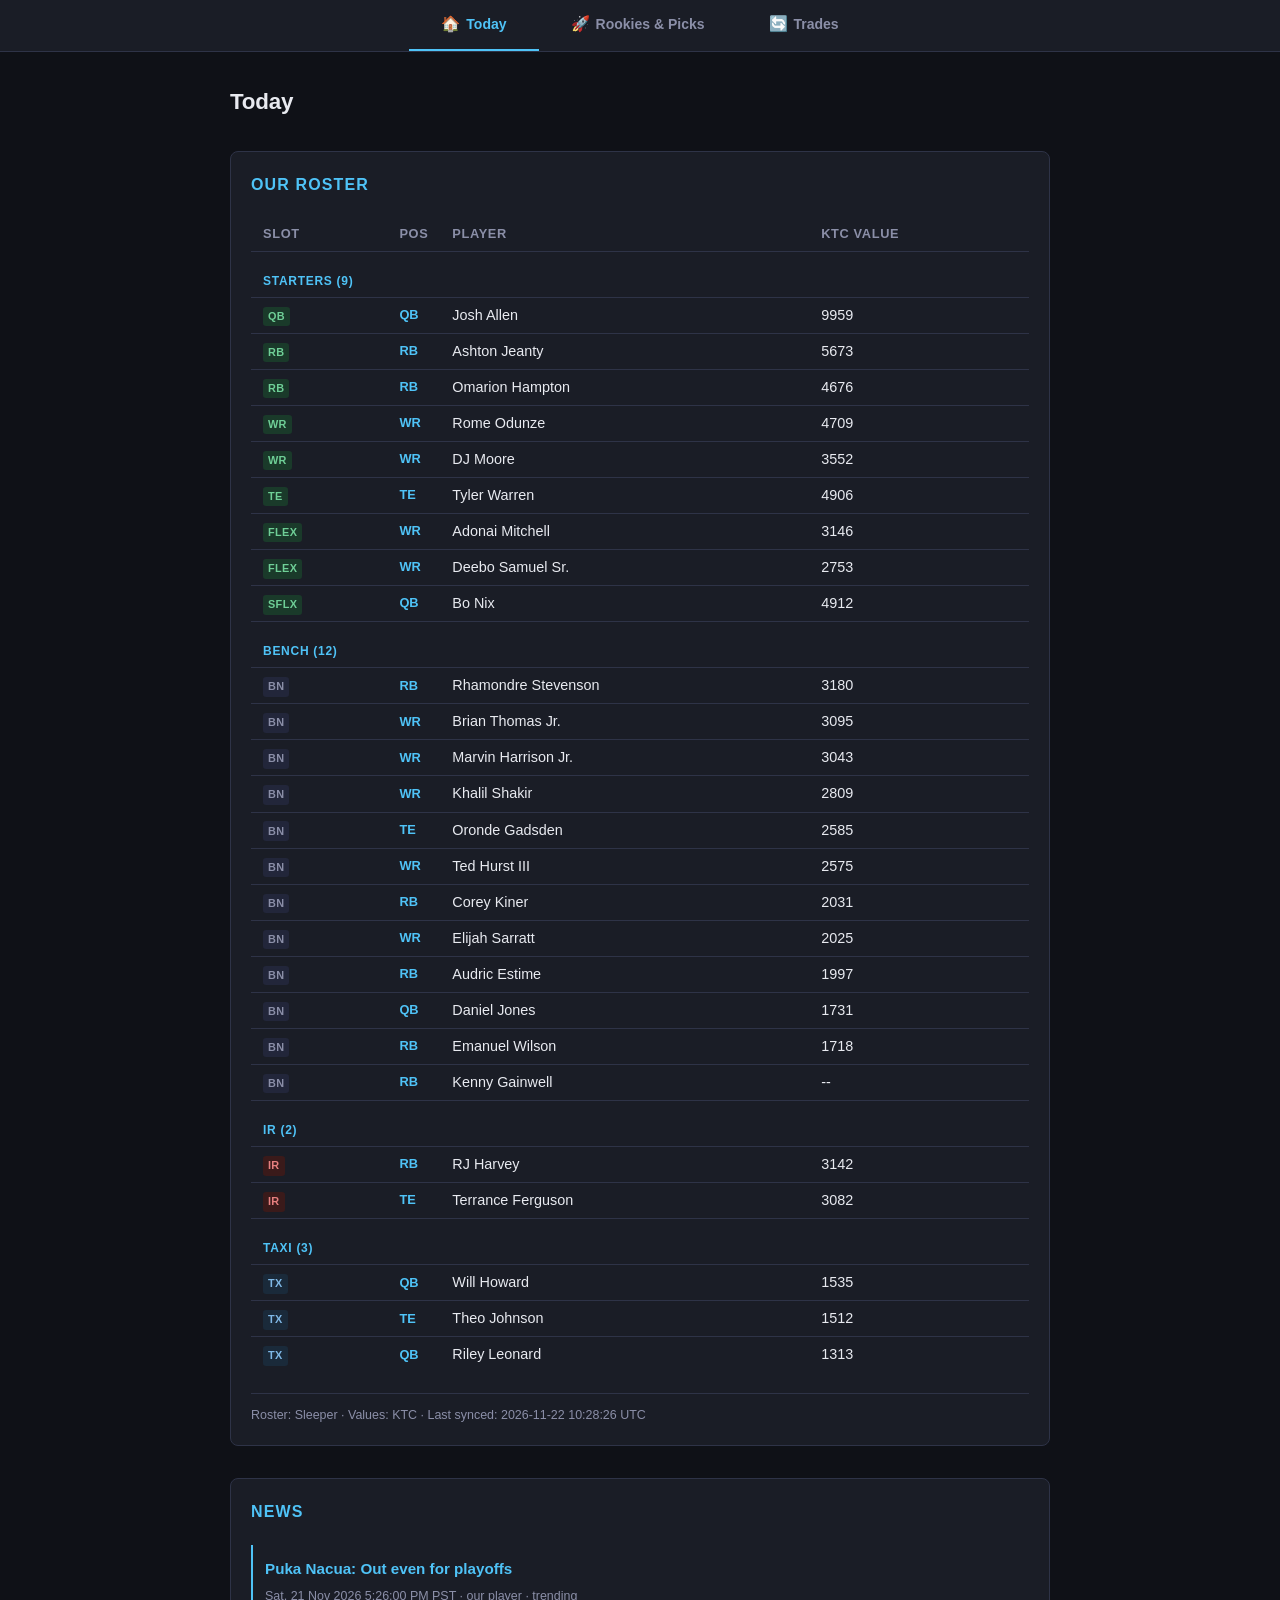
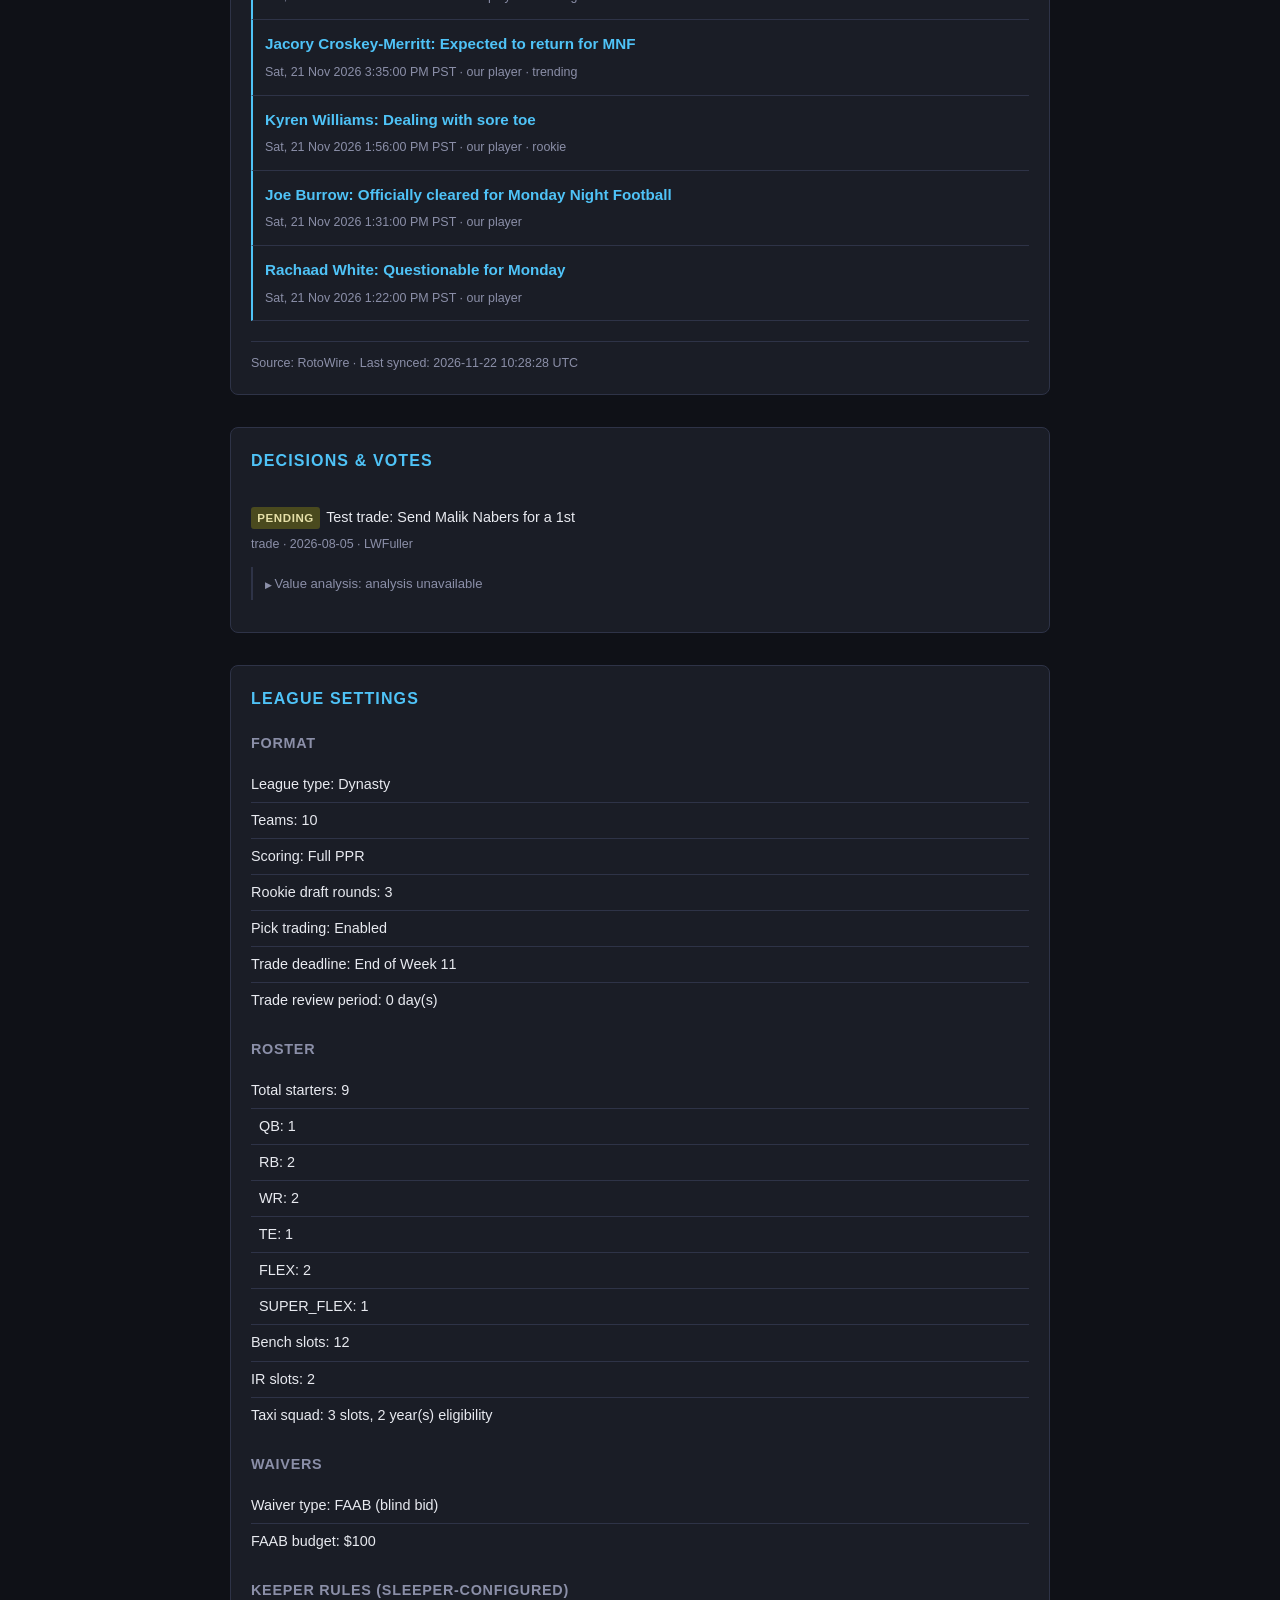
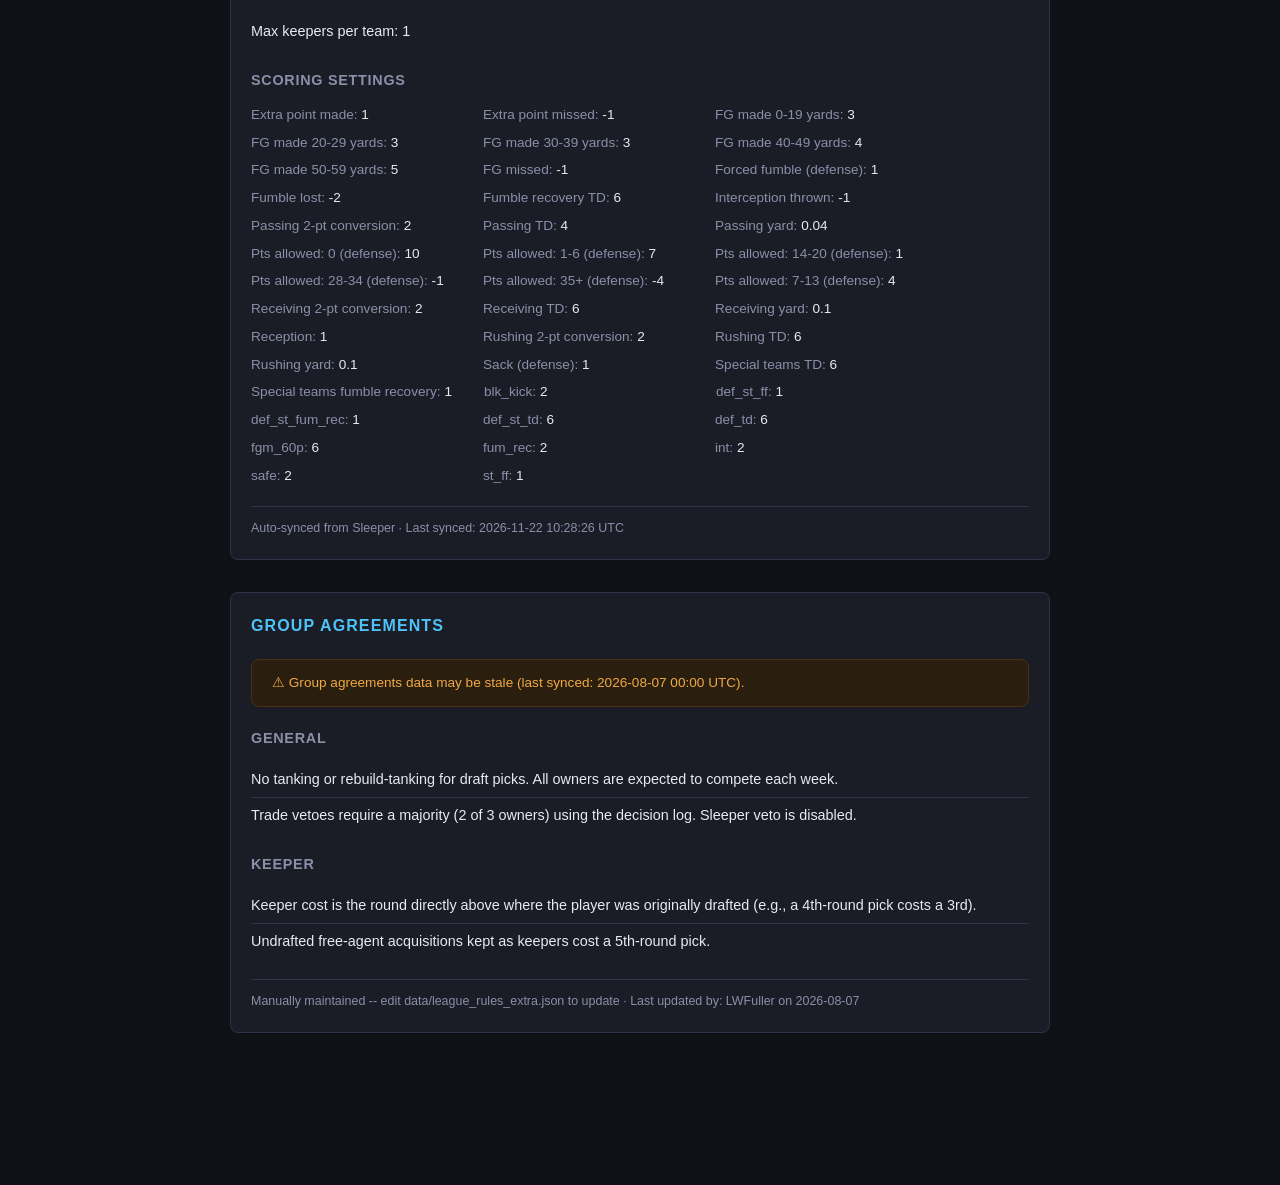
==== commit 655f9ee3: "deploy: 4de8f1586da35511b80c48644ed2fffe34a28be3" ====
--- a/index.html
+++ b/index.html
@@ -18,46 +18,46 @@
 <div class="section-card">
   <h2>Our Roster</h2>
   <div class="table-wrapper"><table><thead><tr><th>Slot</th><th>Pos</th><th>Player</th><th>KTC Value</th></tr></thead><tbody><tr class="roster-section"><td colspan="4">Starters (9)</td></tr>
-<tr><td><span class="slot-badge slot-starter">QB</span></td><td class="pos-cell">QB</td><td>Josh Allen</td><td>9980</td></tr>
-<tr><td><span class="slot-badge slot-starter">RB</span></td><td class="pos-cell">RB</td><td>Ashton Jeanty</td><td>5672</td></tr>
-<tr><td><span class="slot-badge slot-starter">RB</span></td><td class="pos-cell">RB</td><td>Omarion Hampton</td><td>4652</td></tr>
-<tr><td><span class="slot-badge slot-starter">WR</span></td><td class="pos-cell">WR</td><td>Rome Odunze</td><td>4692</td></tr>
-<tr><td><span class="slot-badge slot-starter">WR</span></td><td class="pos-cell">WR</td><td>DJ Moore</td><td>3546</td></tr>
-<tr><td><span class="slot-badge slot-starter">TE</span></td><td class="pos-cell">TE</td><td>Tyler Warren</td><td>4907</td></tr>
-<tr><td><span class="slot-badge slot-starter">FLEX</span></td><td class="pos-cell">WR</td><td>Adonai Mitchell</td><td>3143</td></tr>
-<tr><td><span class="slot-badge slot-starter">FLEX</span></td><td class="pos-cell">WR</td><td>Deebo Samuel Sr.</td><td>2748</td></tr>
-<tr><td><span class="slot-badge slot-starter">SFLX</span></td><td class="pos-cell">QB</td><td>Bo Nix</td><td>4909</td></tr>
+<tr><td><span class="slot-badge slot-starter">QB</span></td><td class="pos-cell">QB</td><td>Josh Allen</td><td>9959</td></tr>
+<tr><td><span class="slot-badge slot-starter">RB</span></td><td class="pos-cell">RB</td><td>Ashton Jeanty</td><td>5673</td></tr>
+<tr><td><span class="slot-badge slot-starter">RB</span></td><td class="pos-cell">RB</td><td>Omarion Hampton</td><td>4676</td></tr>
+<tr><td><span class="slot-badge slot-starter">WR</span></td><td class="pos-cell">WR</td><td>Rome Odunze</td><td>4709</td></tr>
+<tr><td><span class="slot-badge slot-starter">WR</span></td><td class="pos-cell">WR</td><td>DJ Moore</td><td>3552</td></tr>
+<tr><td><span class="slot-badge slot-starter">TE</span></td><td class="pos-cell">TE</td><td>Tyler Warren</td><td>4906</td></tr>
+<tr><td><span class="slot-badge slot-starter">FLEX</span></td><td class="pos-cell">WR</td><td>Adonai Mitchell</td><td>3146</td></tr>
+<tr><td><span class="slot-badge slot-starter">FLEX</span></td><td class="pos-cell">WR</td><td>Deebo Samuel Sr.</td><td>2753</td></tr>
+<tr><td><span class="slot-badge slot-starter">SFLX</span></td><td class="pos-cell">QB</td><td>Bo Nix</td><td>4912</td></tr>
 <tr class="roster-section"><td colspan="4">Bench (12)</td></tr>
-<tr><td><span class="slot-badge slot-bench">BN</span></td><td class="pos-cell">RB</td><td>Rhamondre Stevenson</td><td>3179</td></tr>
-<tr><td><span class="slot-badge slot-bench">BN</span></td><td class="pos-cell">WR</td><td>Brian Thomas Jr.</td><td>3113</td></tr>
-<tr><td><span class="slot-badge slot-bench">BN</span></td><td class="pos-cell">WR</td><td>Marvin Harrison Jr.</td><td>3045</td></tr>
-<tr><td><span class="slot-badge slot-bench">BN</span></td><td class="pos-cell">WR</td><td>Khalil Shakir</td><td>2808</td></tr>
-<tr><td><span class="slot-badge slot-bench">BN</span></td><td class="pos-cell">TE</td><td>Oronde Gadsden</td><td>2602</td></tr>
-<tr><td><span class="slot-badge slot-bench">BN</span></td><td class="pos-cell">WR</td><td>Ted Hurst III</td><td>2572</td></tr>
-<tr><td><span class="slot-badge slot-bench">BN</span></td><td class="pos-cell">RB</td><td>Corey Kiner</td><td>2030</td></tr>
-<tr><td><span class="slot-badge slot-bench">BN</span></td><td class="pos-cell">WR</td><td>Elijah Sarratt</td><td>2027</td></tr>
-<tr><td><span class="slot-badge slot-bench">BN</span></td><td class="pos-cell">RB</td><td>Audric Estime</td><td>2000</td></tr>
-<tr><td><span class="slot-badge slot-bench">BN</span></td><td class="pos-cell">QB</td><td>Daniel Jones</td><td>1787</td></tr>
-<tr><td><span class="slot-badge slot-bench">BN</span></td><td class="pos-cell">RB</td><td>Emanuel Wilson</td><td>1720</td></tr>
+<tr><td><span class="slot-badge slot-bench">BN</span></td><td class="pos-cell">RB</td><td>Rhamondre Stevenson</td><td>3180</td></tr>
+<tr><td><span class="slot-badge slot-bench">BN</span></td><td class="pos-cell">WR</td><td>Brian Thomas Jr.</td><td>3095</td></tr>
+<tr><td><span class="slot-badge slot-bench">BN</span></td><td class="pos-cell">WR</td><td>Marvin Harrison Jr.</td><td>3043</td></tr>
+<tr><td><span class="slot-badge slot-bench">BN</span></td><td class="pos-cell">WR</td><td>Khalil Shakir</td><td>2809</td></tr>
+<tr><td><span class="slot-badge slot-bench">BN</span></td><td class="pos-cell">TE</td><td>Oronde Gadsden</td><td>2585</td></tr>
+<tr><td><span class="slot-badge slot-bench">BN</span></td><td class="pos-cell">WR</td><td>Ted Hurst III</td><td>2575</td></tr>
+<tr><td><span class="slot-badge slot-bench">BN</span></td><td class="pos-cell">RB</td><td>Corey Kiner</td><td>2031</td></tr>
+<tr><td><span class="slot-badge slot-bench">BN</span></td><td class="pos-cell">WR</td><td>Elijah Sarratt</td><td>2025</td></tr>
+<tr><td><span class="slot-badge slot-bench">BN</span></td><td class="pos-cell">RB</td><td>Audric Estime</td><td>1997</td></tr>
+<tr><td><span class="slot-badge slot-bench">BN</span></td><td class="pos-cell">QB</td><td>Daniel Jones</td><td>1731</td></tr>
+<tr><td><span class="slot-badge slot-bench">BN</span></td><td class="pos-cell">RB</td><td>Emanuel Wilson</td><td>1718</td></tr>
 <tr><td><span class="slot-badge slot-bench">BN</span></td><td class="pos-cell">RB</td><td>Kenny Gainwell</td><td>--</td></tr>
 <tr class="roster-section"><td colspan="4">IR (2)</td></tr>
-<tr><td><span class="slot-badge slot-ir">IR</span></td><td class="pos-cell">RB</td><td>RJ Harvey</td><td>3149</td></tr>
-<tr><td><span class="slot-badge slot-ir">IR</span></td><td class="pos-cell">TE</td><td>Terrance Ferguson</td><td>3087</td></tr>
+<tr><td><span class="slot-badge slot-ir">IR</span></td><td class="pos-cell">RB</td><td>RJ Harvey</td><td>3142</td></tr>
+<tr><td><span class="slot-badge slot-ir">IR</span></td><td class="pos-cell">TE</td><td>Terrance Ferguson</td><td>3082</td></tr>
 <tr class="roster-section"><td colspan="4">Taxi (3)</td></tr>
 <tr><td><span class="slot-badge slot-taxi">TX</span></td><td class="pos-cell">QB</td><td>Will Howard</td><td>1535</td></tr>
 <tr><td><span class="slot-badge slot-taxi">TX</span></td><td class="pos-cell">TE</td><td>Theo Johnson</td><td>1512</td></tr>
-<tr><td><span class="slot-badge slot-taxi">TX</span></td><td class="pos-cell">QB</td><td>Riley Leonard</td><td>1303</td></tr></tbody></table></div>
-<div class="section-meta">Roster: Sleeper &middot; Values: KTC &middot; Last synced: 2026-11-22 00:46:24 UTC</div>
+<tr><td><span class="slot-badge slot-taxi">TX</span></td><td class="pos-cell">QB</td><td>Riley Leonard</td><td>1313</td></tr></tbody></table></div>
+<div class="section-meta">Roster: Sleeper &middot; Values: KTC &middot; Last synced: 2026-11-22 10:28:26 UTC</div>
 </div>
 
 <div class="section-card">
   <h2>News</h2>
-  <div class="news-item rostered-item"><div class="headline"><a href="https://www.rotowire.com//football/player/jacory-croskey-merritt-18811" target="_blank" rel="noopener">Jacory Croskey-Merritt: Expected to return for MNF</a></div><div class="meta">Sat, 21 Nov 2026 3:35:00 PM PST &middot; our player &middot; trending</div></div>
+  <div class="news-item rostered-item"><div class="headline"><a href="https://www.rotowire.com//football/player/puka-nacua-16790" target="_blank" rel="noopener">Puka Nacua: Out even for playoffs</a></div><div class="meta">Sat, 21 Nov 2026 5:26:00 PM PST &middot; our player &middot; trending</div></div>
+<div class="news-item rostered-item"><div class="headline"><a href="https://www.rotowire.com//football/player/jacory-croskey-merritt-18811" target="_blank" rel="noopener">Jacory Croskey-Merritt: Expected to return for MNF</a></div><div class="meta">Sat, 21 Nov 2026 3:35:00 PM PST &middot; our player &middot; trending</div></div>
 <div class="news-item rostered-item"><div class="headline"><a href="https://www.rotowire.com//football/player/kyren-williams-15807" target="_blank" rel="noopener">Kyren Williams: Dealing with sore toe</a></div><div class="meta">Sat, 21 Nov 2026 1:56:00 PM PST &middot; our player &middot; rookie</div></div>
 <div class="news-item rostered-item"><div class="headline"><a href="https://www.rotowire.com//football/player/joe-burrow-14442" target="_blank" rel="noopener">Joe Burrow: Officially cleared for Monday Night Football</a></div><div class="meta">Sat, 21 Nov 2026 1:31:00 PM PST &middot; our player</div></div>
 <div class="news-item rostered-item"><div class="headline"><a href="https://www.rotowire.com//football/player/rachaad-white-15802" target="_blank" rel="noopener">Rachaad White: Questionable for Monday</a></div><div class="meta">Sat, 21 Nov 2026 1:22:00 PM PST &middot; our player</div></div>
-<div class="news-item rostered-item"><div class="headline"><a href="https://www.rotowire.com//football/player/jacory-croskey-merritt-18811" target="_blank" rel="noopener">Jacory Croskey-Merritt: Questionable for Week 11</a></div><div class="meta">Sat, 21 Nov 2026 1:16:00 PM PST &middot; our player &middot; trending</div></div>
-<div class="section-meta">Source: RotoWire &middot; Last synced: 2026-11-22 00:46:25 UTC</div>
+<div class="section-meta">Source: RotoWire &middot; Last synced: 2026-11-22 10:28:28 UTC</div>
 </div>
 
 <div class="section-card">
@@ -72,7 +72,7 @@
 <h3>Waivers</h3><ul class="rule-list"><li><span class="k">Waiver type:</span> FAAB (blind bid)</li><li><span class="k">FAAB budget:</span> $100</li></ul>
 <h3>Keeper Rules (Sleeper-configured)</h3><ul class="rule-list"><li><span class="k">Max keepers per team:</span> 1</li></ul>
 <h3>Scoring Settings</h3><ul class="scoring-list"><li><span class="k">Extra point made:</span> 1</li><li><span class="k">Extra point missed:</span> -1</li><li><span class="k">FG made 0-19 yards:</span> 3</li><li><span class="k">FG made 20-29 yards:</span> 3</li><li><span class="k">FG made 30-39 yards:</span> 3</li><li><span class="k">FG made 40-49 yards:</span> 4</li><li><span class="k">FG made 50-59 yards:</span> 5</li><li><span class="k">FG missed:</span> -1</li><li><span class="k">Forced fumble (defense):</span> 1</li><li><span class="k">Fumble lost:</span> -2</li><li><span class="k">Fumble recovery TD:</span> 6</li><li><span class="k">Interception thrown:</span> -1</li><li><span class="k">Passing 2-pt conversion:</span> 2</li><li><span class="k">Passing TD:</span> 4</li><li><span class="k">Passing yard:</span> 0.04</li><li><span class="k">Pts allowed: 0 (defense):</span> 10</li><li><span class="k">Pts allowed: 1-6 (defense):</span> 7</li><li><span class="k">Pts allowed: 14-20 (defense):</span> 1</li><li><span class="k">Pts allowed: 28-34 (defense):</span> -1</li><li><span class="k">Pts allowed: 35+ (defense):</span> -4</li><li><span class="k">Pts allowed: 7-13 (defense):</span> 4</li><li><span class="k">Receiving 2-pt conversion:</span> 2</li><li><span class="k">Receiving TD:</span> 6</li><li><span class="k">Receiving yard:</span> 0.1</li><li><span class="k">Reception:</span> 1</li><li><span class="k">Rushing 2-pt conversion:</span> 2</li><li><span class="k">Rushing TD:</span> 6</li><li><span class="k">Rushing yard:</span> 0.1</li><li><span class="k">Sack (defense):</span> 1</li><li><span class="k">Special teams TD:</span> 6</li><li><span class="k">Special teams fumble recovery:</span> 1</li><li><span class="k">blk_kick:</span> 2</li><li><span class="k">def_st_ff:</span> 1</li><li><span class="k">def_st_fum_rec:</span> 1</li><li><span class="k">def_st_td:</span> 6</li><li><span class="k">def_td:</span> 6</li><li><span class="k">fgm_60p:</span> 6</li><li><span class="k">fum_rec:</span> 2</li><li><span class="k">int:</span> 2</li><li><span class="k">safe:</span> 2</li><li><span class="k">st_ff:</span> 1</li></ul>
-<div class="section-meta">Auto-synced from Sleeper &middot; Last synced: 2026-11-22 00:46:24 UTC</div>
+<div class="section-meta">Auto-synced from Sleeper &middot; Last synced: 2026-11-22 10:28:26 UTC</div>
 </div>
 
 <div class="section-card">
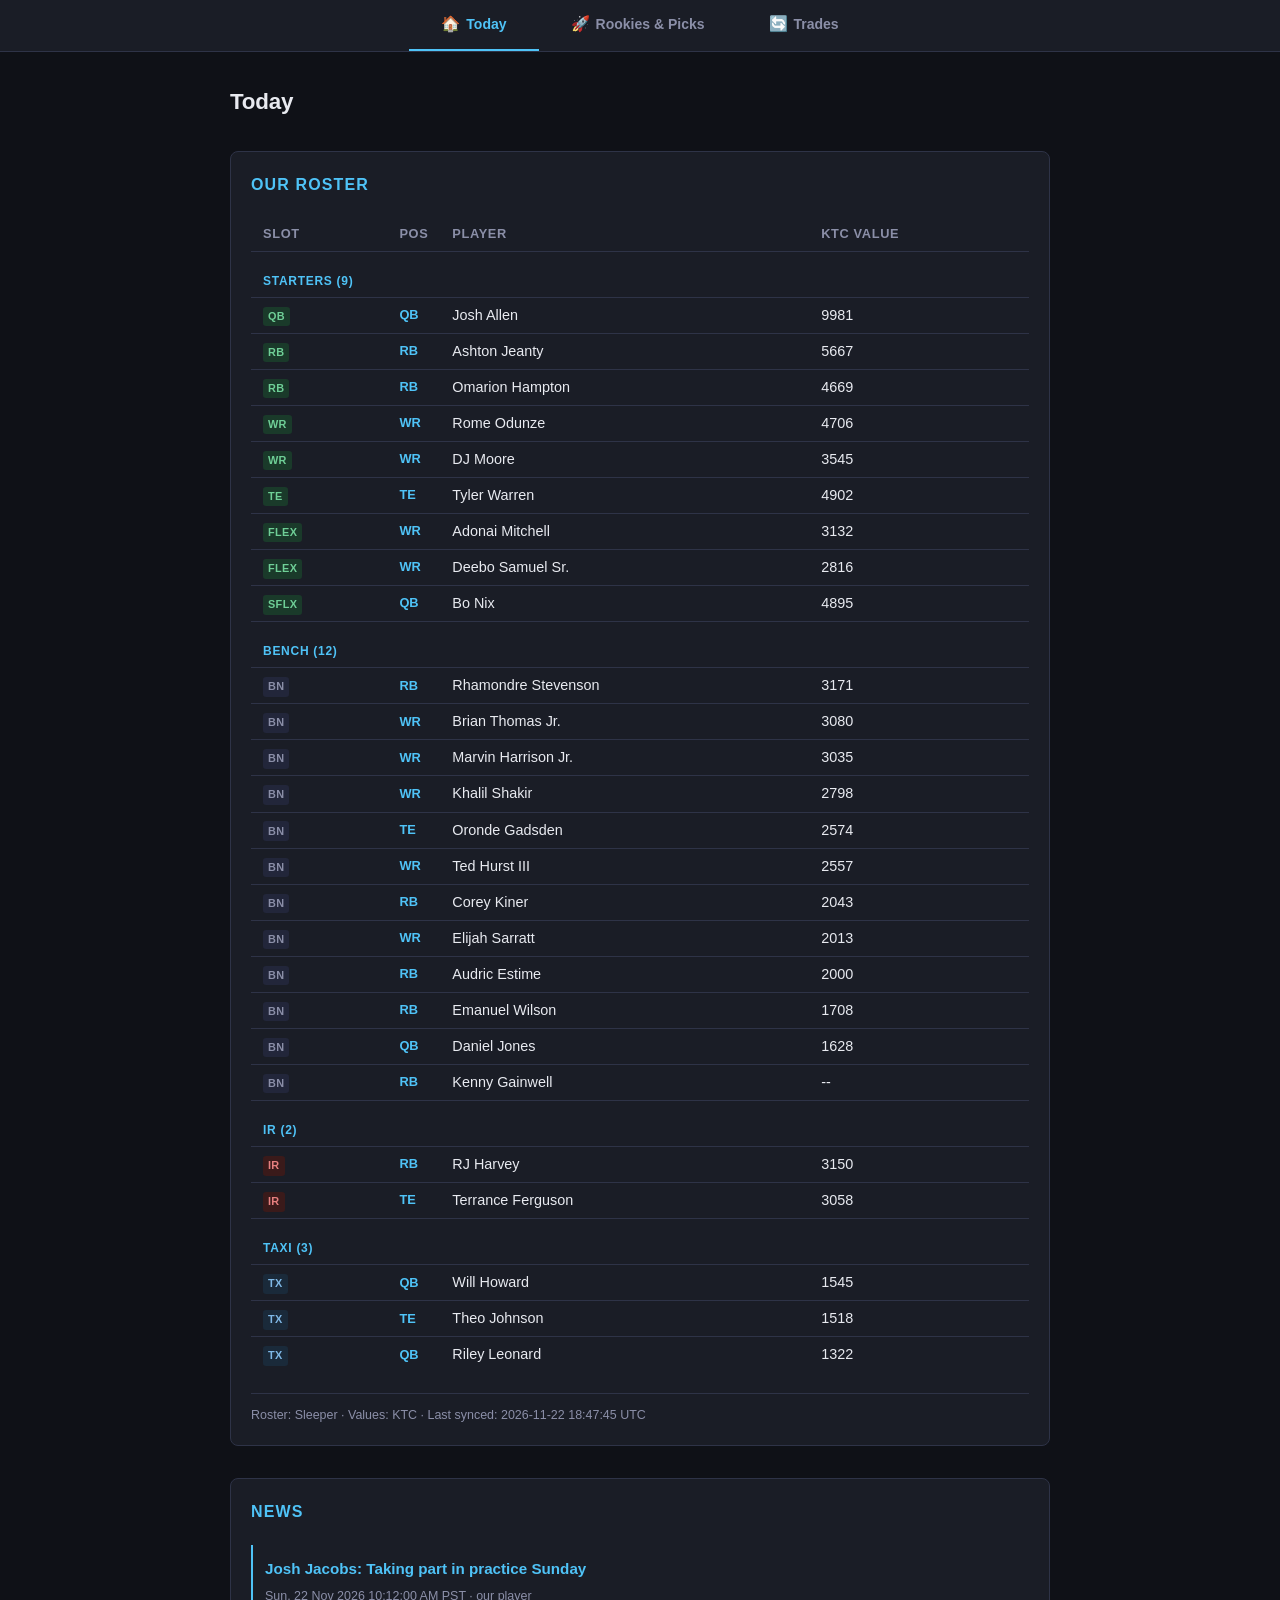
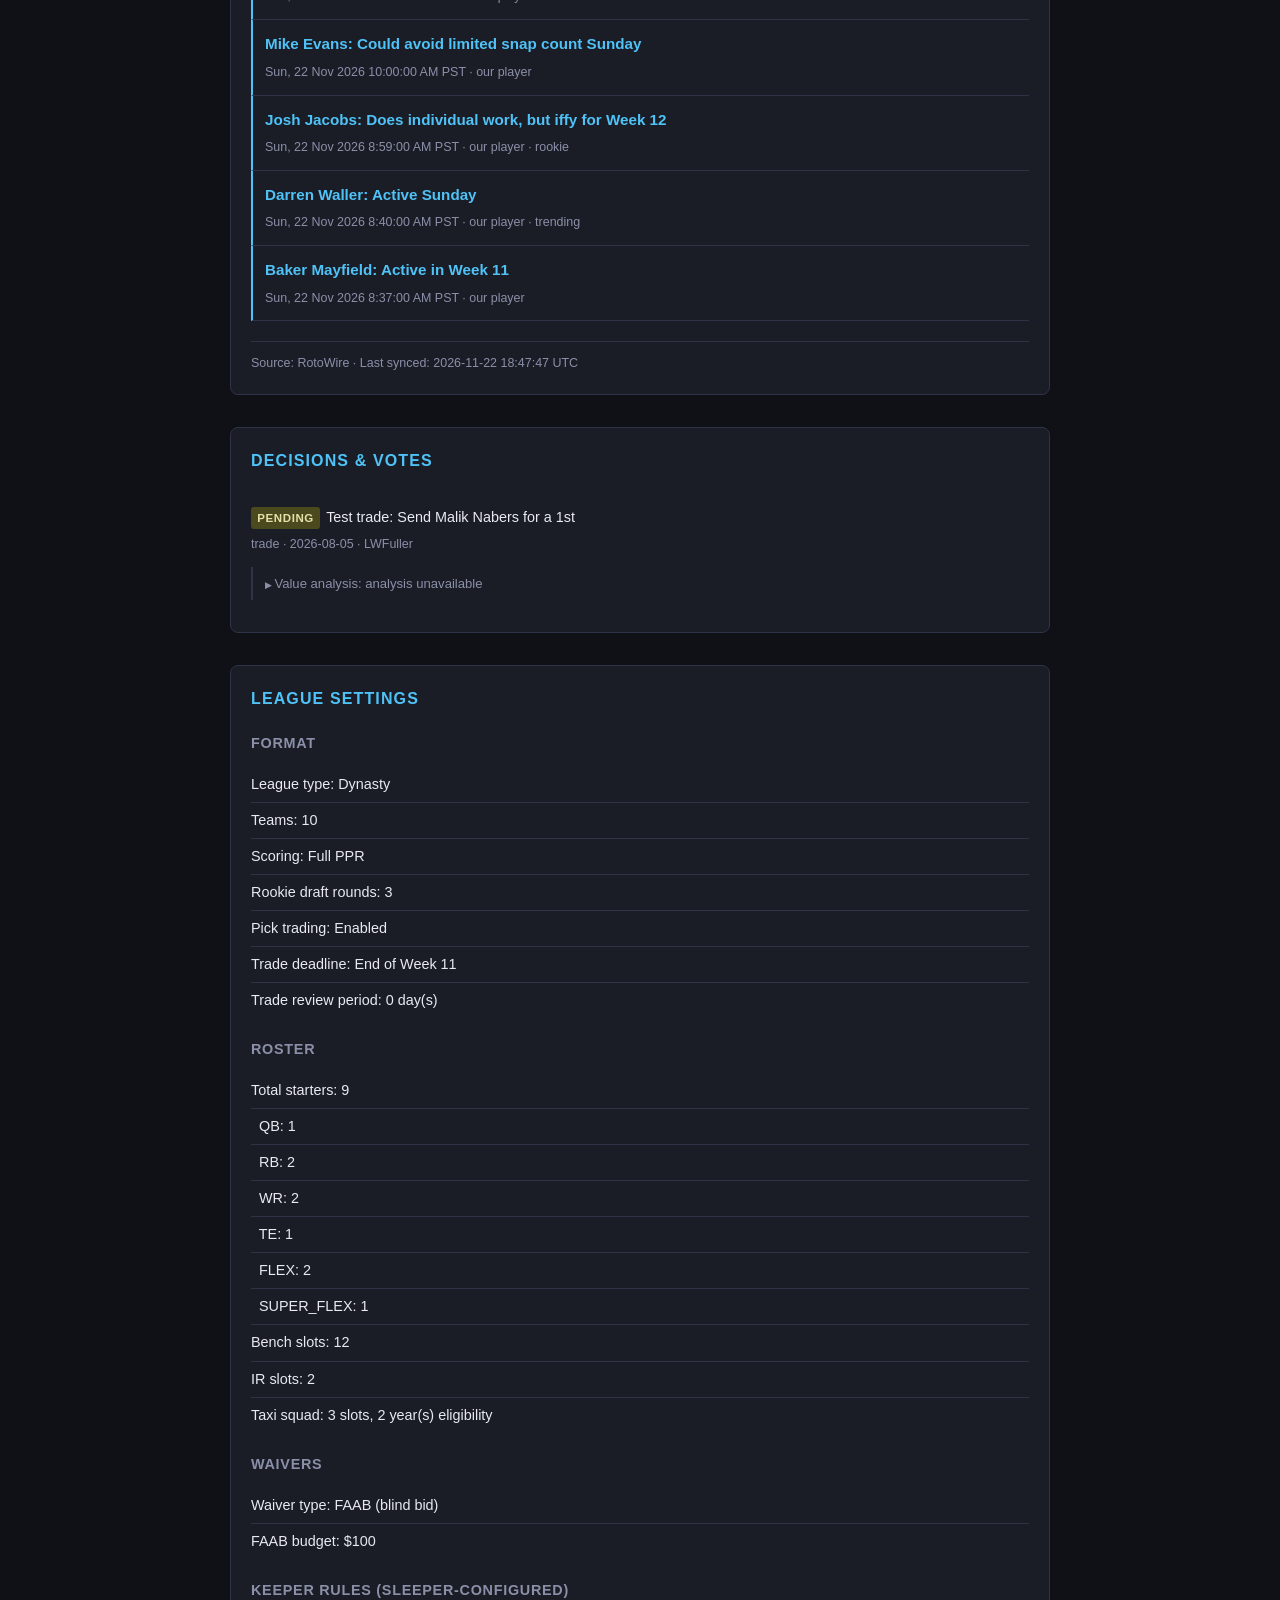
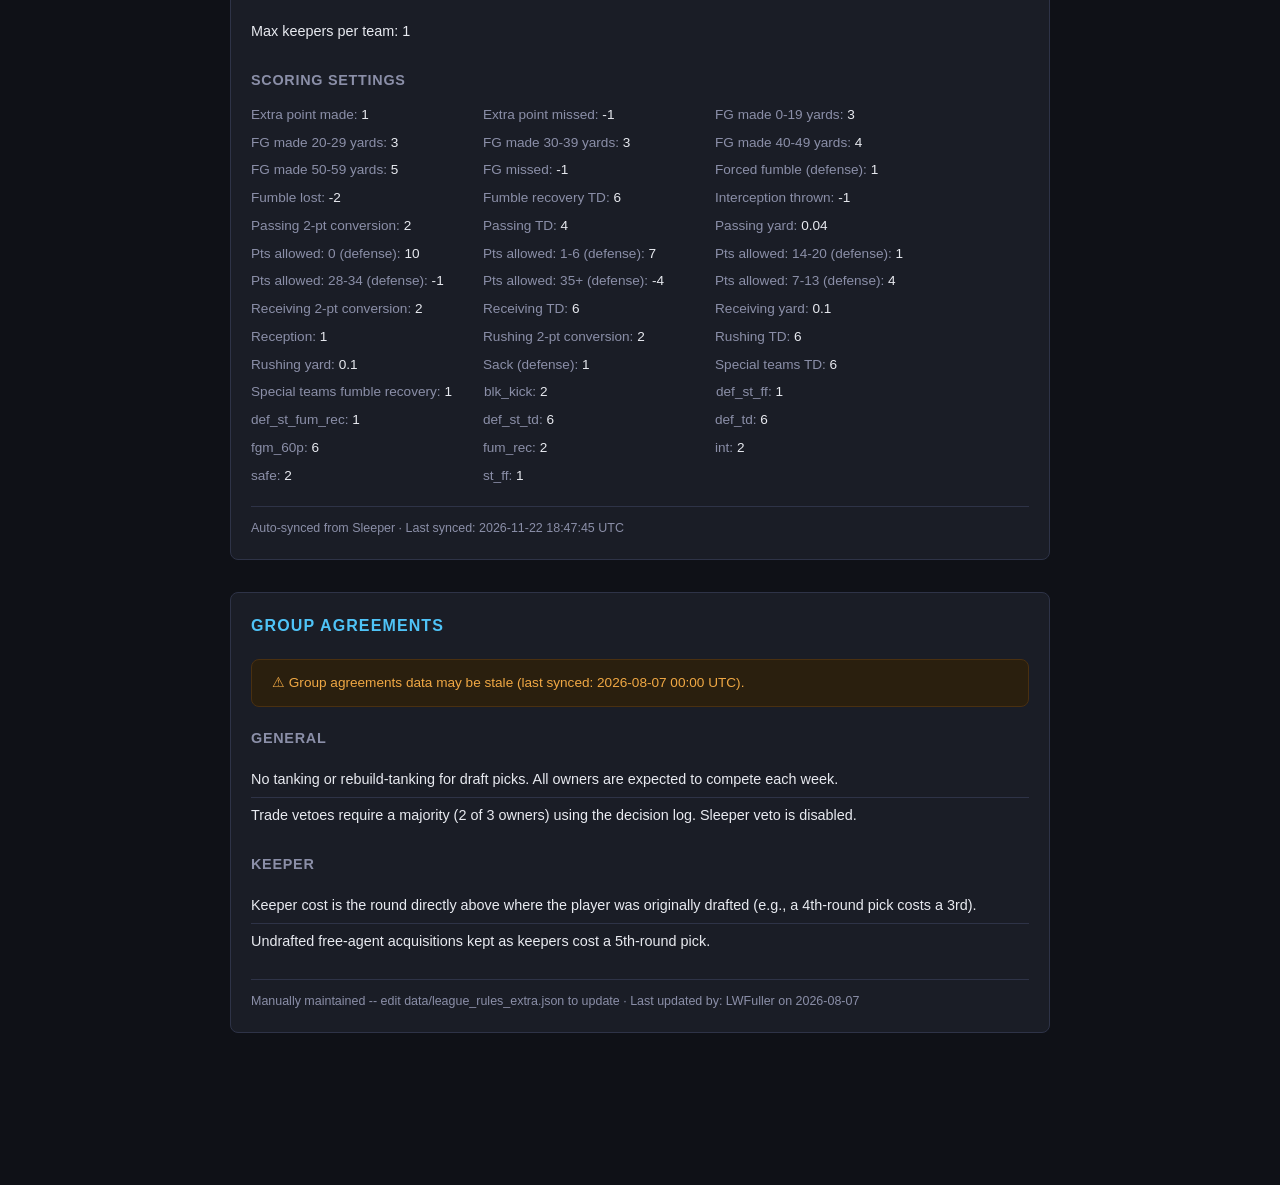
==== commit 9fe7fc52: "deploy: 1aec537c149d20fe2faec411a1078eb47ecee107" ====
--- a/index.html
+++ b/index.html
@@ -18,46 +18,46 @@
 <div class="section-card">
   <h2>Our Roster</h2>
   <div class="table-wrapper"><table><thead><tr><th>Slot</th><th>Pos</th><th>Player</th><th>KTC Value</th></tr></thead><tbody><tr class="roster-section"><td colspan="4">Starters (9)</td></tr>
-<tr><td><span class="slot-badge slot-starter">QB</span></td><td class="pos-cell">QB</td><td>Josh Allen</td><td>9959</td></tr>
-<tr><td><span class="slot-badge slot-starter">RB</span></td><td class="pos-cell">RB</td><td>Ashton Jeanty</td><td>5673</td></tr>
-<tr><td><span class="slot-badge slot-starter">RB</span></td><td class="pos-cell">RB</td><td>Omarion Hampton</td><td>4676</td></tr>
-<tr><td><span class="slot-badge slot-starter">WR</span></td><td class="pos-cell">WR</td><td>Rome Odunze</td><td>4709</td></tr>
-<tr><td><span class="slot-badge slot-starter">WR</span></td><td class="pos-cell">WR</td><td>DJ Moore</td><td>3552</td></tr>
-<tr><td><span class="slot-badge slot-starter">TE</span></td><td class="pos-cell">TE</td><td>Tyler Warren</td><td>4906</td></tr>
-<tr><td><span class="slot-badge slot-starter">FLEX</span></td><td class="pos-cell">WR</td><td>Adonai Mitchell</td><td>3146</td></tr>
-<tr><td><span class="slot-badge slot-starter">FLEX</span></td><td class="pos-cell">WR</td><td>Deebo Samuel Sr.</td><td>2753</td></tr>
-<tr><td><span class="slot-badge slot-starter">SFLX</span></td><td class="pos-cell">QB</td><td>Bo Nix</td><td>4912</td></tr>
+<tr><td><span class="slot-badge slot-starter">QB</span></td><td class="pos-cell">QB</td><td>Josh Allen</td><td>9981</td></tr>
+<tr><td><span class="slot-badge slot-starter">RB</span></td><td class="pos-cell">RB</td><td>Ashton Jeanty</td><td>5667</td></tr>
+<tr><td><span class="slot-badge slot-starter">RB</span></td><td class="pos-cell">RB</td><td>Omarion Hampton</td><td>4669</td></tr>
+<tr><td><span class="slot-badge slot-starter">WR</span></td><td class="pos-cell">WR</td><td>Rome Odunze</td><td>4706</td></tr>
+<tr><td><span class="slot-badge slot-starter">WR</span></td><td class="pos-cell">WR</td><td>DJ Moore</td><td>3545</td></tr>
+<tr><td><span class="slot-badge slot-starter">TE</span></td><td class="pos-cell">TE</td><td>Tyler Warren</td><td>4902</td></tr>
+<tr><td><span class="slot-badge slot-starter">FLEX</span></td><td class="pos-cell">WR</td><td>Adonai Mitchell</td><td>3132</td></tr>
+<tr><td><span class="slot-badge slot-starter">FLEX</span></td><td class="pos-cell">WR</td><td>Deebo Samuel Sr.</td><td>2816</td></tr>
+<tr><td><span class="slot-badge slot-starter">SFLX</span></td><td class="pos-cell">QB</td><td>Bo Nix</td><td>4895</td></tr>
 <tr class="roster-section"><td colspan="4">Bench (12)</td></tr>
-<tr><td><span class="slot-badge slot-bench">BN</span></td><td class="pos-cell">RB</td><td>Rhamondre Stevenson</td><td>3180</td></tr>
-<tr><td><span class="slot-badge slot-bench">BN</span></td><td class="pos-cell">WR</td><td>Brian Thomas Jr.</td><td>3095</td></tr>
-<tr><td><span class="slot-badge slot-bench">BN</span></td><td class="pos-cell">WR</td><td>Marvin Harrison Jr.</td><td>3043</td></tr>
-<tr><td><span class="slot-badge slot-bench">BN</span></td><td class="pos-cell">WR</td><td>Khalil Shakir</td><td>2809</td></tr>
-<tr><td><span class="slot-badge slot-bench">BN</span></td><td class="pos-cell">TE</td><td>Oronde Gadsden</td><td>2585</td></tr>
-<tr><td><span class="slot-badge slot-bench">BN</span></td><td class="pos-cell">WR</td><td>Ted Hurst III</td><td>2575</td></tr>
-<tr><td><span class="slot-badge slot-bench">BN</span></td><td class="pos-cell">RB</td><td>Corey Kiner</td><td>2031</td></tr>
-<tr><td><span class="slot-badge slot-bench">BN</span></td><td class="pos-cell">WR</td><td>Elijah Sarratt</td><td>2025</td></tr>
-<tr><td><span class="slot-badge slot-bench">BN</span></td><td class="pos-cell">RB</td><td>Audric Estime</td><td>1997</td></tr>
-<tr><td><span class="slot-badge slot-bench">BN</span></td><td class="pos-cell">QB</td><td>Daniel Jones</td><td>1731</td></tr>
-<tr><td><span class="slot-badge slot-bench">BN</span></td><td class="pos-cell">RB</td><td>Emanuel Wilson</td><td>1718</td></tr>
+<tr><td><span class="slot-badge slot-bench">BN</span></td><td class="pos-cell">RB</td><td>Rhamondre Stevenson</td><td>3171</td></tr>
+<tr><td><span class="slot-badge slot-bench">BN</span></td><td class="pos-cell">WR</td><td>Brian Thomas Jr.</td><td>3080</td></tr>
+<tr><td><span class="slot-badge slot-bench">BN</span></td><td class="pos-cell">WR</td><td>Marvin Harrison Jr.</td><td>3035</td></tr>
+<tr><td><span class="slot-badge slot-bench">BN</span></td><td class="pos-cell">WR</td><td>Khalil Shakir</td><td>2798</td></tr>
+<tr><td><span class="slot-badge slot-bench">BN</span></td><td class="pos-cell">TE</td><td>Oronde Gadsden</td><td>2574</td></tr>
+<tr><td><span class="slot-badge slot-bench">BN</span></td><td class="pos-cell">WR</td><td>Ted Hurst III</td><td>2557</td></tr>
+<tr><td><span class="slot-badge slot-bench">BN</span></td><td class="pos-cell">RB</td><td>Corey Kiner</td><td>2043</td></tr>
+<tr><td><span class="slot-badge slot-bench">BN</span></td><td class="pos-cell">WR</td><td>Elijah Sarratt</td><td>2013</td></tr>
+<tr><td><span class="slot-badge slot-bench">BN</span></td><td class="pos-cell">RB</td><td>Audric Estime</td><td>2000</td></tr>
+<tr><td><span class="slot-badge slot-bench">BN</span></td><td class="pos-cell">RB</td><td>Emanuel Wilson</td><td>1708</td></tr>
+<tr><td><span class="slot-badge slot-bench">BN</span></td><td class="pos-cell">QB</td><td>Daniel Jones</td><td>1628</td></tr>
 <tr><td><span class="slot-badge slot-bench">BN</span></td><td class="pos-cell">RB</td><td>Kenny Gainwell</td><td>--</td></tr>
 <tr class="roster-section"><td colspan="4">IR (2)</td></tr>
-<tr><td><span class="slot-badge slot-ir">IR</span></td><td class="pos-cell">RB</td><td>RJ Harvey</td><td>3142</td></tr>
-<tr><td><span class="slot-badge slot-ir">IR</span></td><td class="pos-cell">TE</td><td>Terrance Ferguson</td><td>3082</td></tr>
+<tr><td><span class="slot-badge slot-ir">IR</span></td><td class="pos-cell">RB</td><td>RJ Harvey</td><td>3150</td></tr>
+<tr><td><span class="slot-badge slot-ir">IR</span></td><td class="pos-cell">TE</td><td>Terrance Ferguson</td><td>3058</td></tr>
 <tr class="roster-section"><td colspan="4">Taxi (3)</td></tr>
-<tr><td><span class="slot-badge slot-taxi">TX</span></td><td class="pos-cell">QB</td><td>Will Howard</td><td>1535</td></tr>
-<tr><td><span class="slot-badge slot-taxi">TX</span></td><td class="pos-cell">TE</td><td>Theo Johnson</td><td>1512</td></tr>
-<tr><td><span class="slot-badge slot-taxi">TX</span></td><td class="pos-cell">QB</td><td>Riley Leonard</td><td>1313</td></tr></tbody></table></div>
-<div class="section-meta">Roster: Sleeper &middot; Values: KTC &middot; Last synced: 2026-11-22 10:28:26 UTC</div>
+<tr><td><span class="slot-badge slot-taxi">TX</span></td><td class="pos-cell">QB</td><td>Will Howard</td><td>1545</td></tr>
+<tr><td><span class="slot-badge slot-taxi">TX</span></td><td class="pos-cell">TE</td><td>Theo Johnson</td><td>1518</td></tr>
+<tr><td><span class="slot-badge slot-taxi">TX</span></td><td class="pos-cell">QB</td><td>Riley Leonard</td><td>1322</td></tr></tbody></table></div>
+<div class="section-meta">Roster: Sleeper &middot; Values: KTC &middot; Last synced: 2026-11-22 18:47:45 UTC</div>
 </div>
 
 <div class="section-card">
   <h2>News</h2>
-  <div class="news-item rostered-item"><div class="headline"><a href="https://www.rotowire.com//football/player/puka-nacua-16790" target="_blank" rel="noopener">Puka Nacua: Out even for playoffs</a></div><div class="meta">Sat, 21 Nov 2026 5:26:00 PM PST &middot; our player &middot; trending</div></div>
-<div class="news-item rostered-item"><div class="headline"><a href="https://www.rotowire.com//football/player/jacory-croskey-merritt-18811" target="_blank" rel="noopener">Jacory Croskey-Merritt: Expected to return for MNF</a></div><div class="meta">Sat, 21 Nov 2026 3:35:00 PM PST &middot; our player &middot; trending</div></div>
-<div class="news-item rostered-item"><div class="headline"><a href="https://www.rotowire.com//football/player/kyren-williams-15807" target="_blank" rel="noopener">Kyren Williams: Dealing with sore toe</a></div><div class="meta">Sat, 21 Nov 2026 1:56:00 PM PST &middot; our player &middot; rookie</div></div>
-<div class="news-item rostered-item"><div class="headline"><a href="https://www.rotowire.com//football/player/joe-burrow-14442" target="_blank" rel="noopener">Joe Burrow: Officially cleared for Monday Night Football</a></div><div class="meta">Sat, 21 Nov 2026 1:31:00 PM PST &middot; our player</div></div>
-<div class="news-item rostered-item"><div class="headline"><a href="https://www.rotowire.com//football/player/rachaad-white-15802" target="_blank" rel="noopener">Rachaad White: Questionable for Monday</a></div><div class="meta">Sat, 21 Nov 2026 1:22:00 PM PST &middot; our player</div></div>
-<div class="section-meta">Source: RotoWire &middot; Last synced: 2026-11-22 10:28:28 UTC</div>
+  <div class="news-item rostered-item"><div class="headline"><a href="https://www.rotowire.com//football/player/josh-jacobs-13582" target="_blank" rel="noopener">Josh Jacobs: Taking part in practice Sunday</a></div><div class="meta">Sun, 22 Nov 2026 10:12:00 AM PST &middot; our player</div></div>
+<div class="news-item rostered-item"><div class="headline"><a href="https://www.rotowire.com//football/player/mike-evans-9253" target="_blank" rel="noopener">Mike Evans: Could avoid limited snap count Sunday</a></div><div class="meta">Sun, 22 Nov 2026 10:00:00 AM PST &middot; our player</div></div>
+<div class="news-item rostered-item"><div class="headline"><a href="https://www.rotowire.com//football/player/josh-jacobs-13582" target="_blank" rel="noopener">Josh Jacobs: Does individual work, but iffy for Week 12</a></div><div class="meta">Sun, 22 Nov 2026 8:59:00 AM PST &middot; our player &middot; rookie</div></div>
+<div class="news-item rostered-item"><div class="headline"><a href="https://www.rotowire.com//football/player/darren-waller-10215" target="_blank" rel="noopener">Darren Waller: Active Sunday</a></div><div class="meta">Sun, 22 Nov 2026 8:40:00 AM PST &middot; our player &middot; trending</div></div>
+<div class="news-item rostered-item"><div class="headline"><a href="https://www.rotowire.com//football/player/baker-mayfield-12619" target="_blank" rel="noopener">Baker Mayfield: Active in Week 11</a></div><div class="meta">Sun, 22 Nov 2026 8:37:00 AM PST &middot; our player</div></div>
+<div class="section-meta">Source: RotoWire &middot; Last synced: 2026-11-22 18:47:47 UTC</div>
 </div>
 
 <div class="section-card">
@@ -72,7 +72,7 @@
 <h3>Waivers</h3><ul class="rule-list"><li><span class="k">Waiver type:</span> FAAB (blind bid)</li><li><span class="k">FAAB budget:</span> $100</li></ul>
 <h3>Keeper Rules (Sleeper-configured)</h3><ul class="rule-list"><li><span class="k">Max keepers per team:</span> 1</li></ul>
 <h3>Scoring Settings</h3><ul class="scoring-list"><li><span class="k">Extra point made:</span> 1</li><li><span class="k">Extra point missed:</span> -1</li><li><span class="k">FG made 0-19 yards:</span> 3</li><li><span class="k">FG made 20-29 yards:</span> 3</li><li><span class="k">FG made 30-39 yards:</span> 3</li><li><span class="k">FG made 40-49 yards:</span> 4</li><li><span class="k">FG made 50-59 yards:</span> 5</li><li><span class="k">FG missed:</span> -1</li><li><span class="k">Forced fumble (defense):</span> 1</li><li><span class="k">Fumble lost:</span> -2</li><li><span class="k">Fumble recovery TD:</span> 6</li><li><span class="k">Interception thrown:</span> -1</li><li><span class="k">Passing 2-pt conversion:</span> 2</li><li><span class="k">Passing TD:</span> 4</li><li><span class="k">Passing yard:</span> 0.04</li><li><span class="k">Pts allowed: 0 (defense):</span> 10</li><li><span class="k">Pts allowed: 1-6 (defense):</span> 7</li><li><span class="k">Pts allowed: 14-20 (defense):</span> 1</li><li><span class="k">Pts allowed: 28-34 (defense):</span> -1</li><li><span class="k">Pts allowed: 35+ (defense):</span> -4</li><li><span class="k">Pts allowed: 7-13 (defense):</span> 4</li><li><span class="k">Receiving 2-pt conversion:</span> 2</li><li><span class="k">Receiving TD:</span> 6</li><li><span class="k">Receiving yard:</span> 0.1</li><li><span class="k">Reception:</span> 1</li><li><span class="k">Rushing 2-pt conversion:</span> 2</li><li><span class="k">Rushing TD:</span> 6</li><li><span class="k">Rushing yard:</span> 0.1</li><li><span class="k">Sack (defense):</span> 1</li><li><span class="k">Special teams TD:</span> 6</li><li><span class="k">Special teams fumble recovery:</span> 1</li><li><span class="k">blk_kick:</span> 2</li><li><span class="k">def_st_ff:</span> 1</li><li><span class="k">def_st_fum_rec:</span> 1</li><li><span class="k">def_st_td:</span> 6</li><li><span class="k">def_td:</span> 6</li><li><span class="k">fgm_60p:</span> 6</li><li><span class="k">fum_rec:</span> 2</li><li><span class="k">int:</span> 2</li><li><span class="k">safe:</span> 2</li><li><span class="k">st_ff:</span> 1</li></ul>
-<div class="section-meta">Auto-synced from Sleeper &middot; Last synced: 2026-11-22 10:28:26 UTC</div>
+<div class="section-meta">Auto-synced from Sleeper &middot; Last synced: 2026-11-22 18:47:45 UTC</div>
 </div>
 
 <div class="section-card">
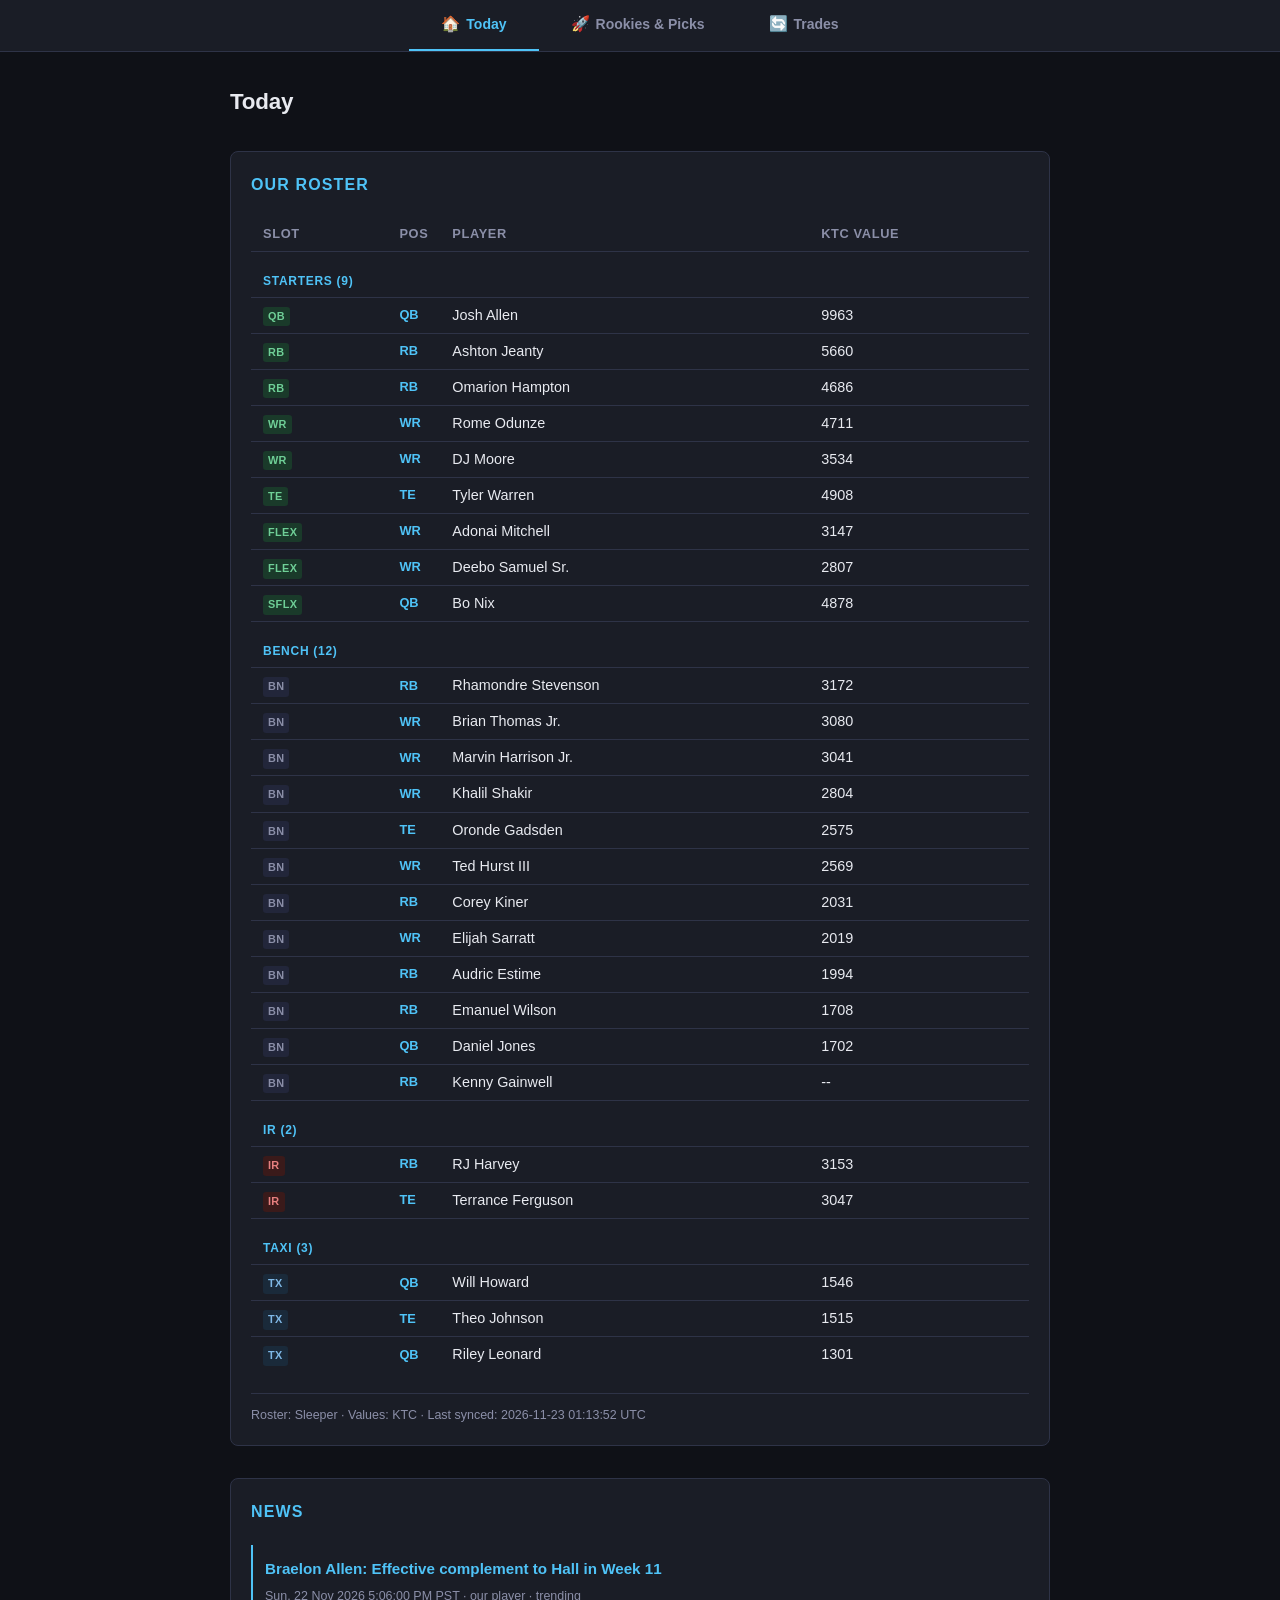
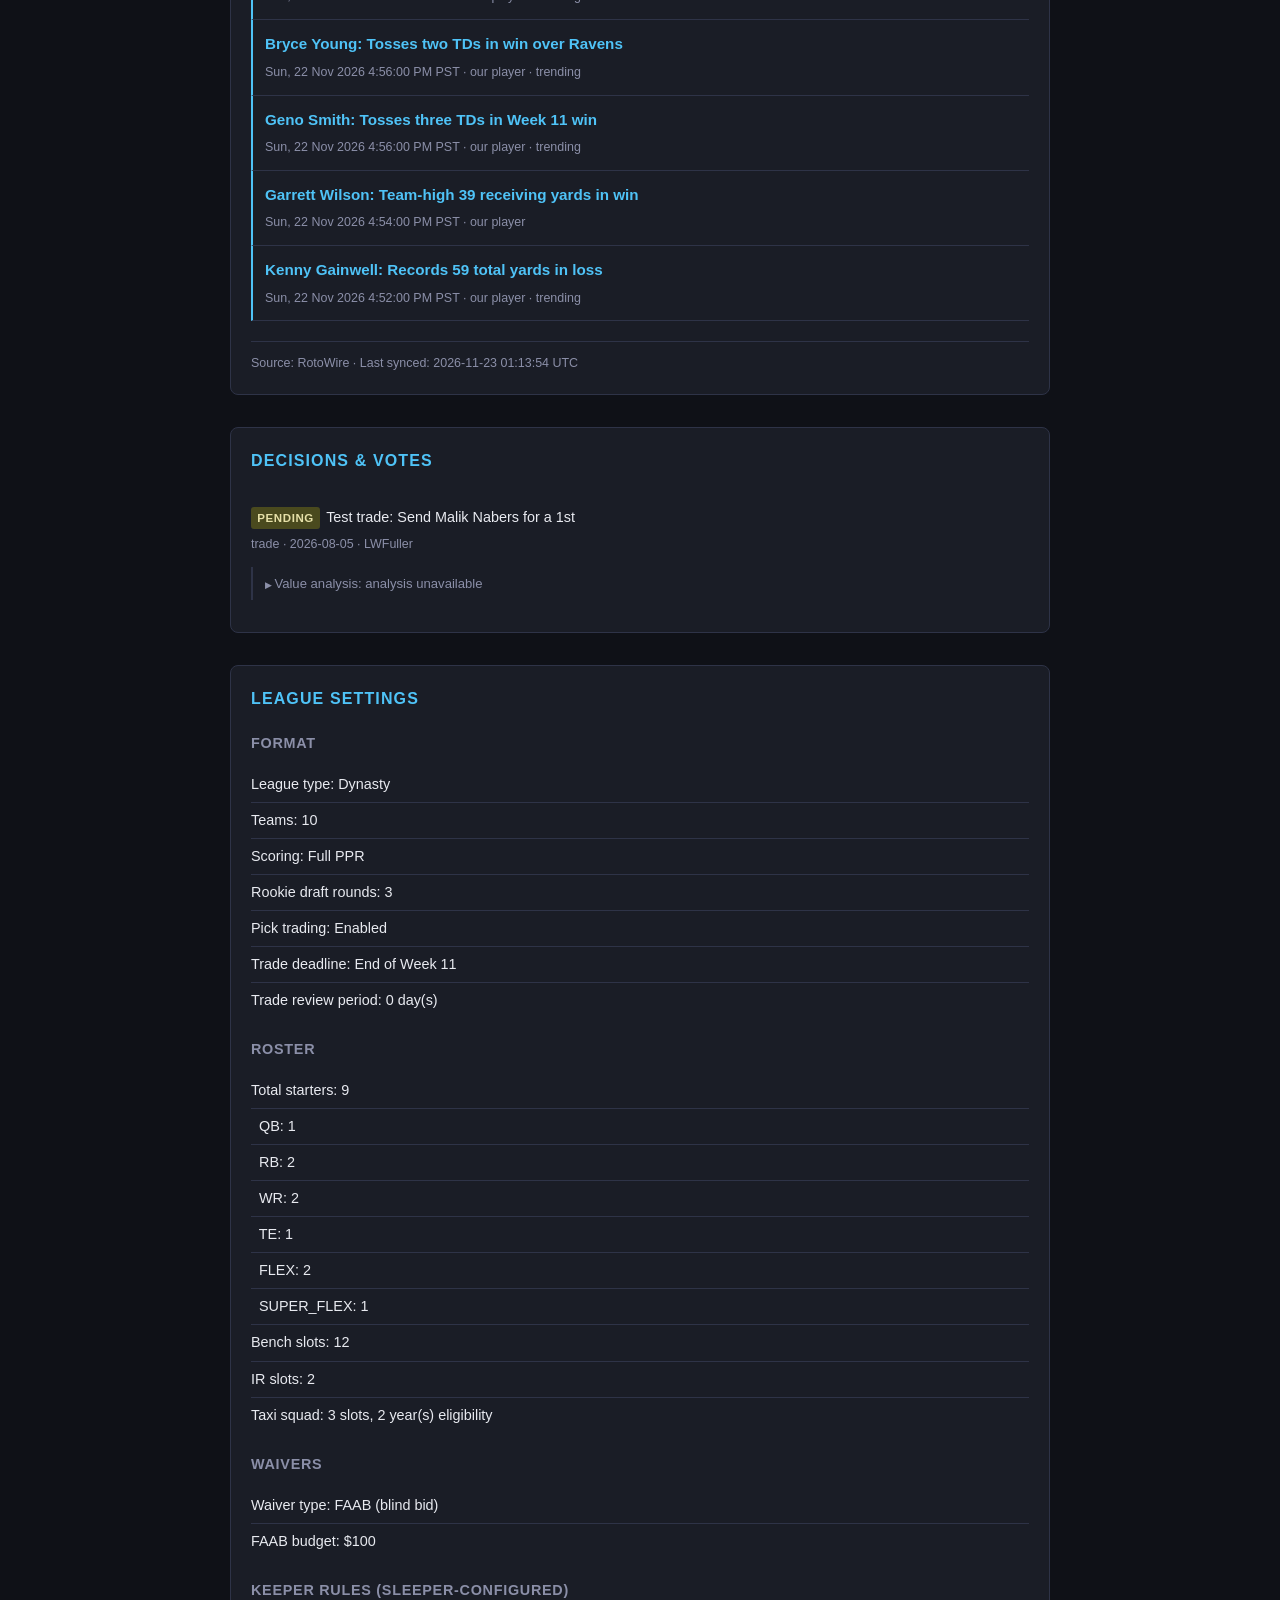
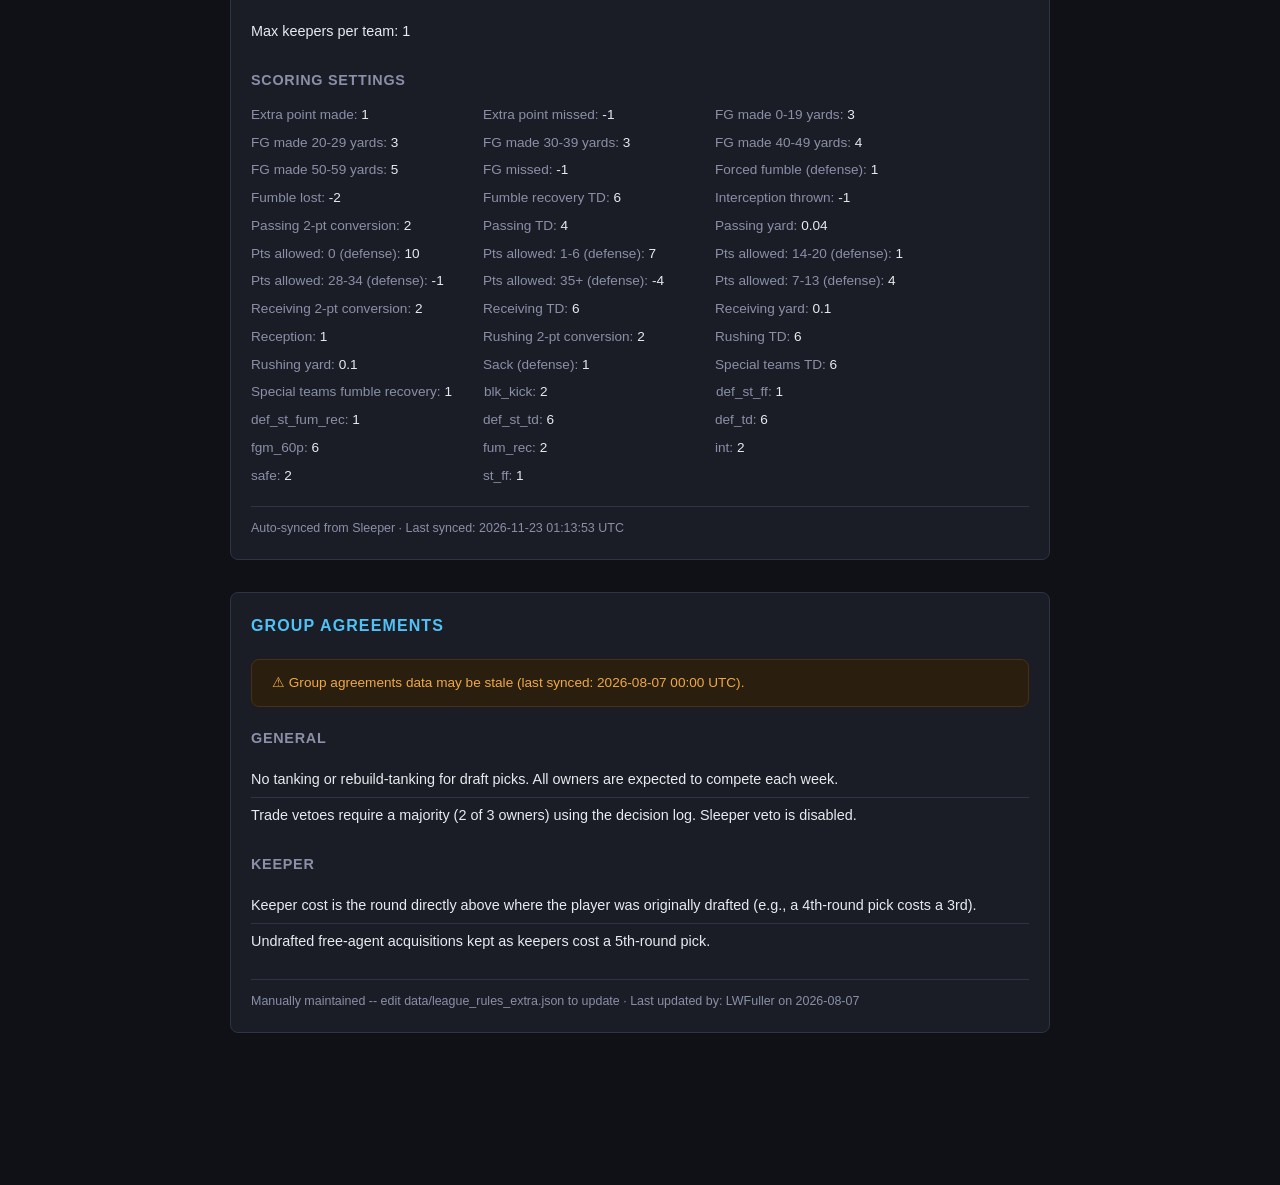
==== commit f18f8dc9: "deploy: 1d489435ea07cf806ebb01834a25835ac1ff0cc3" ====
--- a/index.html
+++ b/index.html
@@ -18,46 +18,46 @@
 <div class="section-card">
   <h2>Our Roster</h2>
   <div class="table-wrapper"><table><thead><tr><th>Slot</th><th>Pos</th><th>Player</th><th>KTC Value</th></tr></thead><tbody><tr class="roster-section"><td colspan="4">Starters (9)</td></tr>
-<tr><td><span class="slot-badge slot-starter">QB</span></td><td class="pos-cell">QB</td><td>Josh Allen</td><td>9981</td></tr>
-<tr><td><span class="slot-badge slot-starter">RB</span></td><td class="pos-cell">RB</td><td>Ashton Jeanty</td><td>5667</td></tr>
-<tr><td><span class="slot-badge slot-starter">RB</span></td><td class="pos-cell">RB</td><td>Omarion Hampton</td><td>4669</td></tr>
-<tr><td><span class="slot-badge slot-starter">WR</span></td><td class="pos-cell">WR</td><td>Rome Odunze</td><td>4706</td></tr>
-<tr><td><span class="slot-badge slot-starter">WR</span></td><td class="pos-cell">WR</td><td>DJ Moore</td><td>3545</td></tr>
-<tr><td><span class="slot-badge slot-starter">TE</span></td><td class="pos-cell">TE</td><td>Tyler Warren</td><td>4902</td></tr>
-<tr><td><span class="slot-badge slot-starter">FLEX</span></td><td class="pos-cell">WR</td><td>Adonai Mitchell</td><td>3132</td></tr>
-<tr><td><span class="slot-badge slot-starter">FLEX</span></td><td class="pos-cell">WR</td><td>Deebo Samuel Sr.</td><td>2816</td></tr>
-<tr><td><span class="slot-badge slot-starter">SFLX</span></td><td class="pos-cell">QB</td><td>Bo Nix</td><td>4895</td></tr>
+<tr><td><span class="slot-badge slot-starter">QB</span></td><td class="pos-cell">QB</td><td>Josh Allen</td><td>9963</td></tr>
+<tr><td><span class="slot-badge slot-starter">RB</span></td><td class="pos-cell">RB</td><td>Ashton Jeanty</td><td>5660</td></tr>
+<tr><td><span class="slot-badge slot-starter">RB</span></td><td class="pos-cell">RB</td><td>Omarion Hampton</td><td>4686</td></tr>
+<tr><td><span class="slot-badge slot-starter">WR</span></td><td class="pos-cell">WR</td><td>Rome Odunze</td><td>4711</td></tr>
+<tr><td><span class="slot-badge slot-starter">WR</span></td><td class="pos-cell">WR</td><td>DJ Moore</td><td>3534</td></tr>
+<tr><td><span class="slot-badge slot-starter">TE</span></td><td class="pos-cell">TE</td><td>Tyler Warren</td><td>4908</td></tr>
+<tr><td><span class="slot-badge slot-starter">FLEX</span></td><td class="pos-cell">WR</td><td>Adonai Mitchell</td><td>3147</td></tr>
+<tr><td><span class="slot-badge slot-starter">FLEX</span></td><td class="pos-cell">WR</td><td>Deebo Samuel Sr.</td><td>2807</td></tr>
+<tr><td><span class="slot-badge slot-starter">SFLX</span></td><td class="pos-cell">QB</td><td>Bo Nix</td><td>4878</td></tr>
 <tr class="roster-section"><td colspan="4">Bench (12)</td></tr>
-<tr><td><span class="slot-badge slot-bench">BN</span></td><td class="pos-cell">RB</td><td>Rhamondre Stevenson</td><td>3171</td></tr>
+<tr><td><span class="slot-badge slot-bench">BN</span></td><td class="pos-cell">RB</td><td>Rhamondre Stevenson</td><td>3172</td></tr>
 <tr><td><span class="slot-badge slot-bench">BN</span></td><td class="pos-cell">WR</td><td>Brian Thomas Jr.</td><td>3080</td></tr>
-<tr><td><span class="slot-badge slot-bench">BN</span></td><td class="pos-cell">WR</td><td>Marvin Harrison Jr.</td><td>3035</td></tr>
-<tr><td><span class="slot-badge slot-bench">BN</span></td><td class="pos-cell">WR</td><td>Khalil Shakir</td><td>2798</td></tr>
-<tr><td><span class="slot-badge slot-bench">BN</span></td><td class="pos-cell">TE</td><td>Oronde Gadsden</td><td>2574</td></tr>
-<tr><td><span class="slot-badge slot-bench">BN</span></td><td class="pos-cell">WR</td><td>Ted Hurst III</td><td>2557</td></tr>
-<tr><td><span class="slot-badge slot-bench">BN</span></td><td class="pos-cell">RB</td><td>Corey Kiner</td><td>2043</td></tr>
-<tr><td><span class="slot-badge slot-bench">BN</span></td><td class="pos-cell">WR</td><td>Elijah Sarratt</td><td>2013</td></tr>
-<tr><td><span class="slot-badge slot-bench">BN</span></td><td class="pos-cell">RB</td><td>Audric Estime</td><td>2000</td></tr>
+<tr><td><span class="slot-badge slot-bench">BN</span></td><td class="pos-cell">WR</td><td>Marvin Harrison Jr.</td><td>3041</td></tr>
+<tr><td><span class="slot-badge slot-bench">BN</span></td><td class="pos-cell">WR</td><td>Khalil Shakir</td><td>2804</td></tr>
+<tr><td><span class="slot-badge slot-bench">BN</span></td><td class="pos-cell">TE</td><td>Oronde Gadsden</td><td>2575</td></tr>
+<tr><td><span class="slot-badge slot-bench">BN</span></td><td class="pos-cell">WR</td><td>Ted Hurst III</td><td>2569</td></tr>
+<tr><td><span class="slot-badge slot-bench">BN</span></td><td class="pos-cell">RB</td><td>Corey Kiner</td><td>2031</td></tr>
+<tr><td><span class="slot-badge slot-bench">BN</span></td><td class="pos-cell">WR</td><td>Elijah Sarratt</td><td>2019</td></tr>
+<tr><td><span class="slot-badge slot-bench">BN</span></td><td class="pos-cell">RB</td><td>Audric Estime</td><td>1994</td></tr>
 <tr><td><span class="slot-badge slot-bench">BN</span></td><td class="pos-cell">RB</td><td>Emanuel Wilson</td><td>1708</td></tr>
-<tr><td><span class="slot-badge slot-bench">BN</span></td><td class="pos-cell">QB</td><td>Daniel Jones</td><td>1628</td></tr>
+<tr><td><span class="slot-badge slot-bench">BN</span></td><td class="pos-cell">QB</td><td>Daniel Jones</td><td>1702</td></tr>
 <tr><td><span class="slot-badge slot-bench">BN</span></td><td class="pos-cell">RB</td><td>Kenny Gainwell</td><td>--</td></tr>
 <tr class="roster-section"><td colspan="4">IR (2)</td></tr>
-<tr><td><span class="slot-badge slot-ir">IR</span></td><td class="pos-cell">RB</td><td>RJ Harvey</td><td>3150</td></tr>
-<tr><td><span class="slot-badge slot-ir">IR</span></td><td class="pos-cell">TE</td><td>Terrance Ferguson</td><td>3058</td></tr>
+<tr><td><span class="slot-badge slot-ir">IR</span></td><td class="pos-cell">RB</td><td>RJ Harvey</td><td>3153</td></tr>
+<tr><td><span class="slot-badge slot-ir">IR</span></td><td class="pos-cell">TE</td><td>Terrance Ferguson</td><td>3047</td></tr>
 <tr class="roster-section"><td colspan="4">Taxi (3)</td></tr>
-<tr><td><span class="slot-badge slot-taxi">TX</span></td><td class="pos-cell">QB</td><td>Will Howard</td><td>1545</td></tr>
-<tr><td><span class="slot-badge slot-taxi">TX</span></td><td class="pos-cell">TE</td><td>Theo Johnson</td><td>1518</td></tr>
-<tr><td><span class="slot-badge slot-taxi">TX</span></td><td class="pos-cell">QB</td><td>Riley Leonard</td><td>1322</td></tr></tbody></table></div>
-<div class="section-meta">Roster: Sleeper &middot; Values: KTC &middot; Last synced: 2026-11-22 18:47:45 UTC</div>
+<tr><td><span class="slot-badge slot-taxi">TX</span></td><td class="pos-cell">QB</td><td>Will Howard</td><td>1546</td></tr>
+<tr><td><span class="slot-badge slot-taxi">TX</span></td><td class="pos-cell">TE</td><td>Theo Johnson</td><td>1515</td></tr>
+<tr><td><span class="slot-badge slot-taxi">TX</span></td><td class="pos-cell">QB</td><td>Riley Leonard</td><td>1301</td></tr></tbody></table></div>
+<div class="section-meta">Roster: Sleeper &middot; Values: KTC &middot; Last synced: 2026-11-23 01:13:52 UTC</div>
 </div>
 
 <div class="section-card">
   <h2>News</h2>
-  <div class="news-item rostered-item"><div class="headline"><a href="https://www.rotowire.com//football/player/josh-jacobs-13582" target="_blank" rel="noopener">Josh Jacobs: Taking part in practice Sunday</a></div><div class="meta">Sun, 22 Nov 2026 10:12:00 AM PST &middot; our player</div></div>
-<div class="news-item rostered-item"><div class="headline"><a href="https://www.rotowire.com//football/player/mike-evans-9253" target="_blank" rel="noopener">Mike Evans: Could avoid limited snap count Sunday</a></div><div class="meta">Sun, 22 Nov 2026 10:00:00 AM PST &middot; our player</div></div>
-<div class="news-item rostered-item"><div class="headline"><a href="https://www.rotowire.com//football/player/josh-jacobs-13582" target="_blank" rel="noopener">Josh Jacobs: Does individual work, but iffy for Week 12</a></div><div class="meta">Sun, 22 Nov 2026 8:59:00 AM PST &middot; our player &middot; rookie</div></div>
-<div class="news-item rostered-item"><div class="headline"><a href="https://www.rotowire.com//football/player/darren-waller-10215" target="_blank" rel="noopener">Darren Waller: Active Sunday</a></div><div class="meta">Sun, 22 Nov 2026 8:40:00 AM PST &middot; our player &middot; trending</div></div>
-<div class="news-item rostered-item"><div class="headline"><a href="https://www.rotowire.com//football/player/baker-mayfield-12619" target="_blank" rel="noopener">Baker Mayfield: Active in Week 11</a></div><div class="meta">Sun, 22 Nov 2026 8:37:00 AM PST &middot; our player</div></div>
-<div class="section-meta">Source: RotoWire &middot; Last synced: 2026-11-22 18:47:47 UTC</div>
+  <div class="news-item rostered-item"><div class="headline"><a href="https://www.rotowire.com//football/player/braelon-allen-17702" target="_blank" rel="noopener">Braelon Allen: Effective complement to Hall in Week 11</a></div><div class="meta">Sun, 22 Nov 2026 5:06:00 PM PST &middot; our player &middot; trending</div></div>
+<div class="news-item rostered-item"><div class="headline"><a href="https://www.rotowire.com//football/player/bryce-young-16807" target="_blank" rel="noopener">Bryce Young: Tosses two TDs in win over Ravens</a></div><div class="meta">Sun, 22 Nov 2026 4:56:00 PM PST &middot; our player &middot; trending</div></div>
+<div class="news-item rostered-item"><div class="headline"><a href="https://www.rotowire.com//football/player/geno-smith-8743" target="_blank" rel="noopener">Geno Smith: Tosses three TDs in Week 11 win</a></div><div class="meta">Sun, 22 Nov 2026 4:56:00 PM PST &middot; our player &middot; trending</div></div>
+<div class="news-item rostered-item"><div class="headline"><a href="https://www.rotowire.com//football/player/garrett-wilson-15829" target="_blank" rel="noopener">Garrett Wilson: Team-high 39 receiving yards in win</a></div><div class="meta">Sun, 22 Nov 2026 4:54:00 PM PST &middot; our player</div></div>
+<div class="news-item rostered-item"><div class="headline"><a href="https://www.rotowire.com//football/player/kenny-gainwell-15222" target="_blank" rel="noopener">Kenny Gainwell: Records 59 total yards in loss</a></div><div class="meta">Sun, 22 Nov 2026 4:52:00 PM PST &middot; our player &middot; trending</div></div>
+<div class="section-meta">Source: RotoWire &middot; Last synced: 2026-11-23 01:13:54 UTC</div>
 </div>
 
 <div class="section-card">
@@ -72,7 +72,7 @@
 <h3>Waivers</h3><ul class="rule-list"><li><span class="k">Waiver type:</span> FAAB (blind bid)</li><li><span class="k">FAAB budget:</span> $100</li></ul>
 <h3>Keeper Rules (Sleeper-configured)</h3><ul class="rule-list"><li><span class="k">Max keepers per team:</span> 1</li></ul>
 <h3>Scoring Settings</h3><ul class="scoring-list"><li><span class="k">Extra point made:</span> 1</li><li><span class="k">Extra point missed:</span> -1</li><li><span class="k">FG made 0-19 yards:</span> 3</li><li><span class="k">FG made 20-29 yards:</span> 3</li><li><span class="k">FG made 30-39 yards:</span> 3</li><li><span class="k">FG made 40-49 yards:</span> 4</li><li><span class="k">FG made 50-59 yards:</span> 5</li><li><span class="k">FG missed:</span> -1</li><li><span class="k">Forced fumble (defense):</span> 1</li><li><span class="k">Fumble lost:</span> -2</li><li><span class="k">Fumble recovery TD:</span> 6</li><li><span class="k">Interception thrown:</span> -1</li><li><span class="k">Passing 2-pt conversion:</span> 2</li><li><span class="k">Passing TD:</span> 4</li><li><span class="k">Passing yard:</span> 0.04</li><li><span class="k">Pts allowed: 0 (defense):</span> 10</li><li><span class="k">Pts allowed: 1-6 (defense):</span> 7</li><li><span class="k">Pts allowed: 14-20 (defense):</span> 1</li><li><span class="k">Pts allowed: 28-34 (defense):</span> -1</li><li><span class="k">Pts allowed: 35+ (defense):</span> -4</li><li><span class="k">Pts allowed: 7-13 (defense):</span> 4</li><li><span class="k">Receiving 2-pt conversion:</span> 2</li><li><span class="k">Receiving TD:</span> 6</li><li><span class="k">Receiving yard:</span> 0.1</li><li><span class="k">Reception:</span> 1</li><li><span class="k">Rushing 2-pt conversion:</span> 2</li><li><span class="k">Rushing TD:</span> 6</li><li><span class="k">Rushing yard:</span> 0.1</li><li><span class="k">Sack (defense):</span> 1</li><li><span class="k">Special teams TD:</span> 6</li><li><span class="k">Special teams fumble recovery:</span> 1</li><li><span class="k">blk_kick:</span> 2</li><li><span class="k">def_st_ff:</span> 1</li><li><span class="k">def_st_fum_rec:</span> 1</li><li><span class="k">def_st_td:</span> 6</li><li><span class="k">def_td:</span> 6</li><li><span class="k">fgm_60p:</span> 6</li><li><span class="k">fum_rec:</span> 2</li><li><span class="k">int:</span> 2</li><li><span class="k">safe:</span> 2</li><li><span class="k">st_ff:</span> 1</li></ul>
-<div class="section-meta">Auto-synced from Sleeper &middot; Last synced: 2026-11-22 18:47:45 UTC</div>
+<div class="section-meta">Auto-synced from Sleeper &middot; Last synced: 2026-11-23 01:13:53 UTC</div>
 </div>
 
 <div class="section-card">
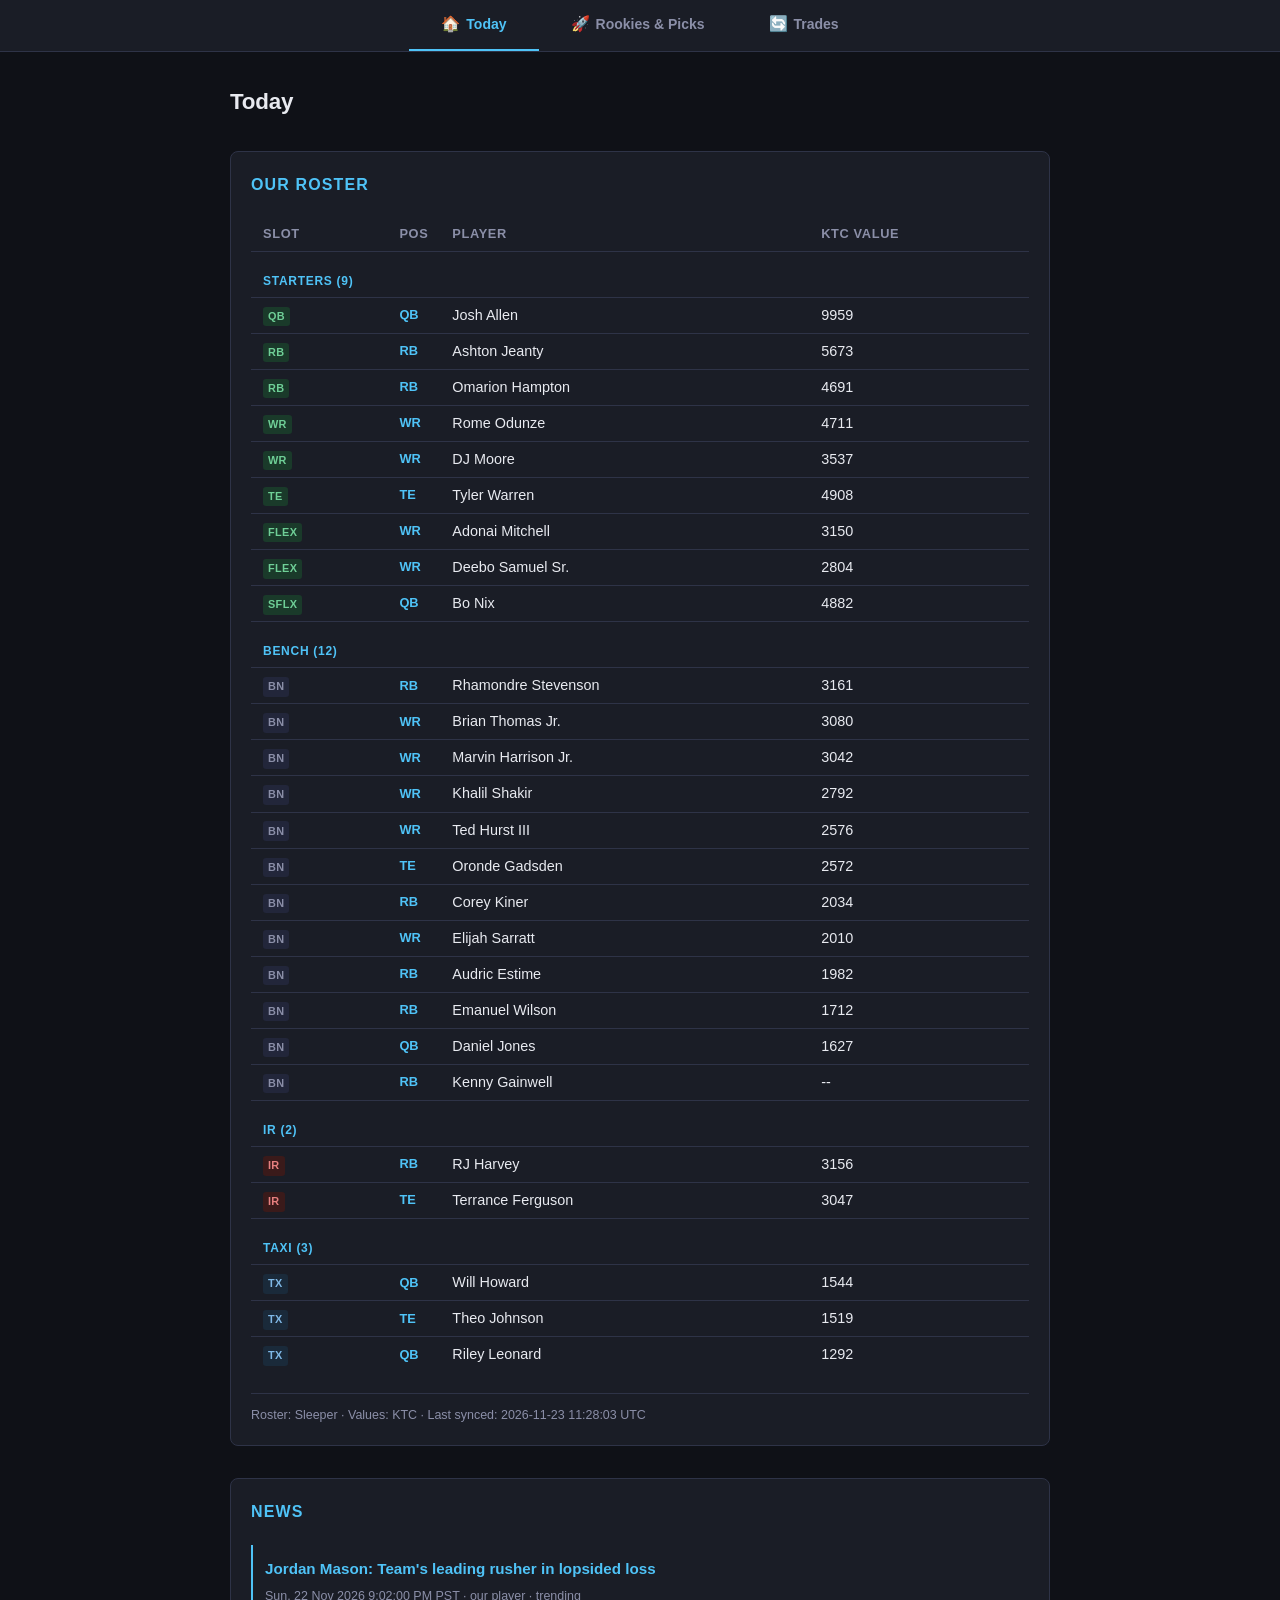
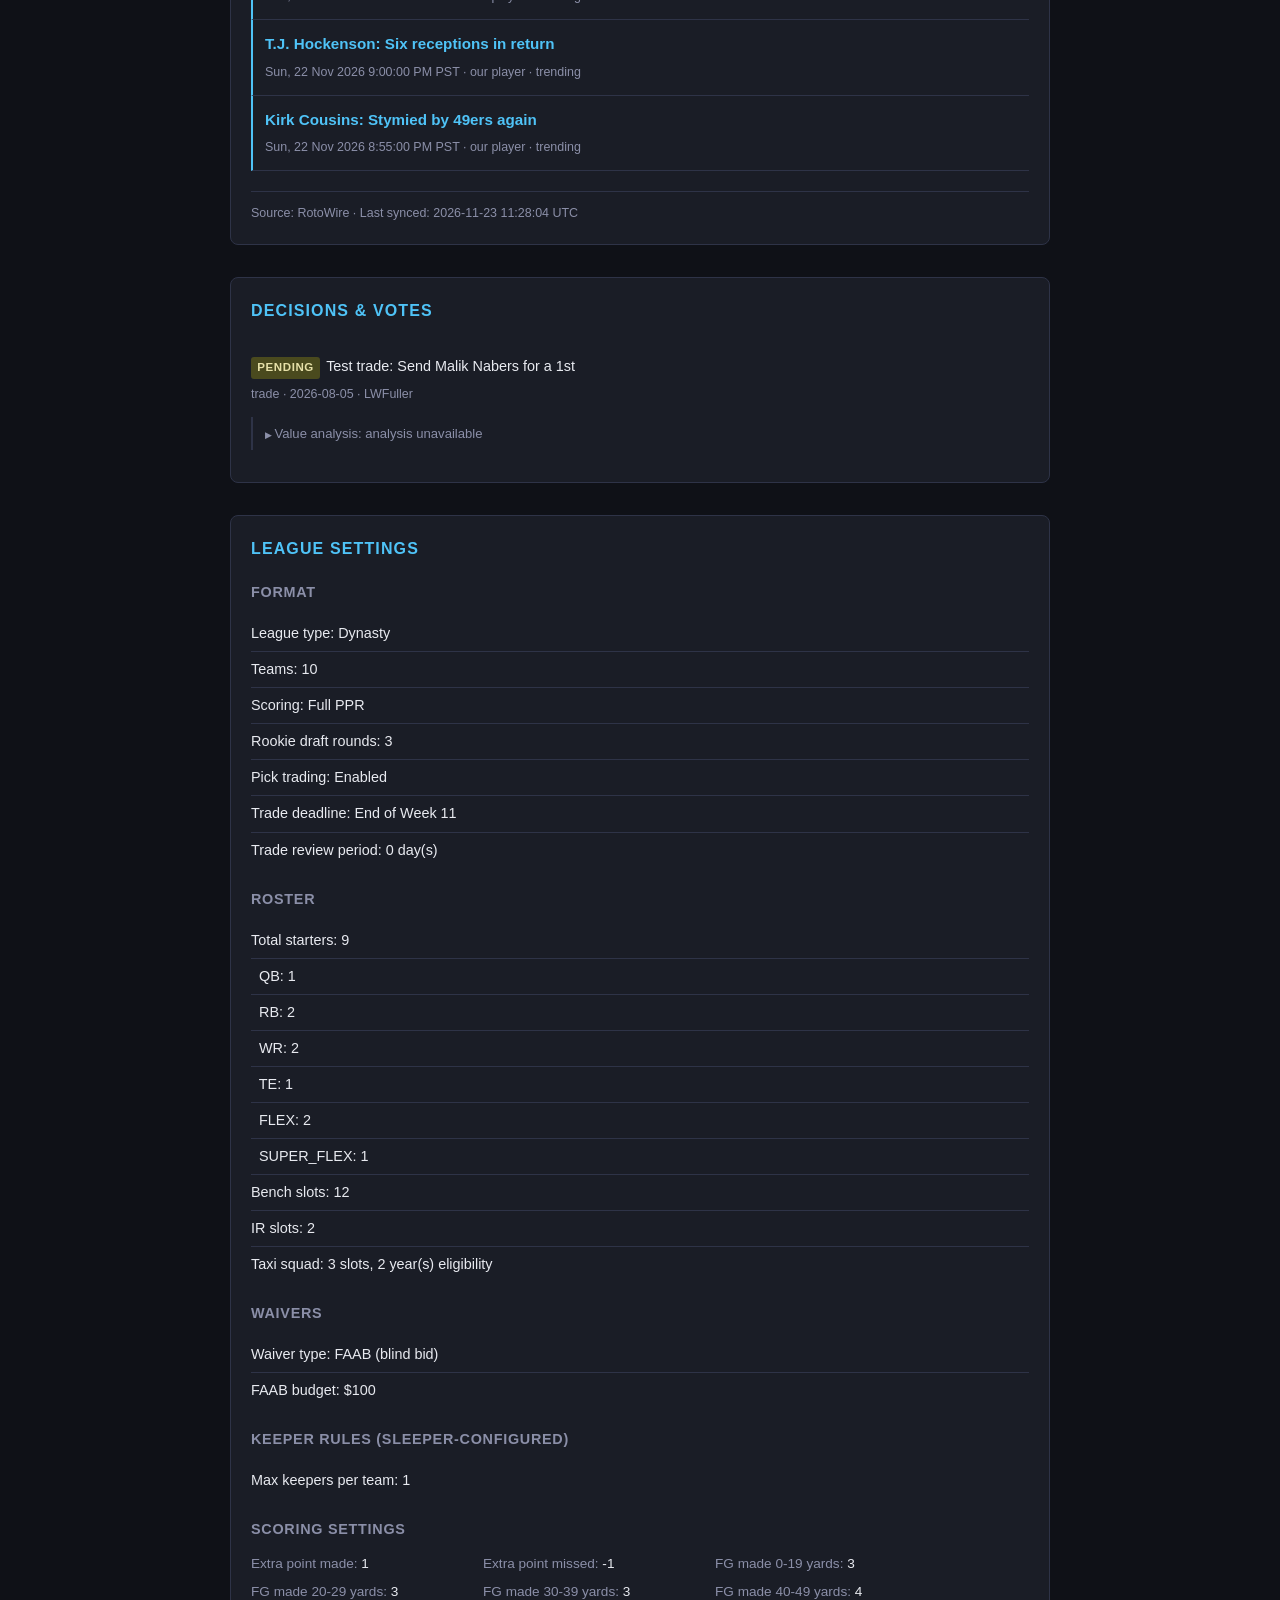
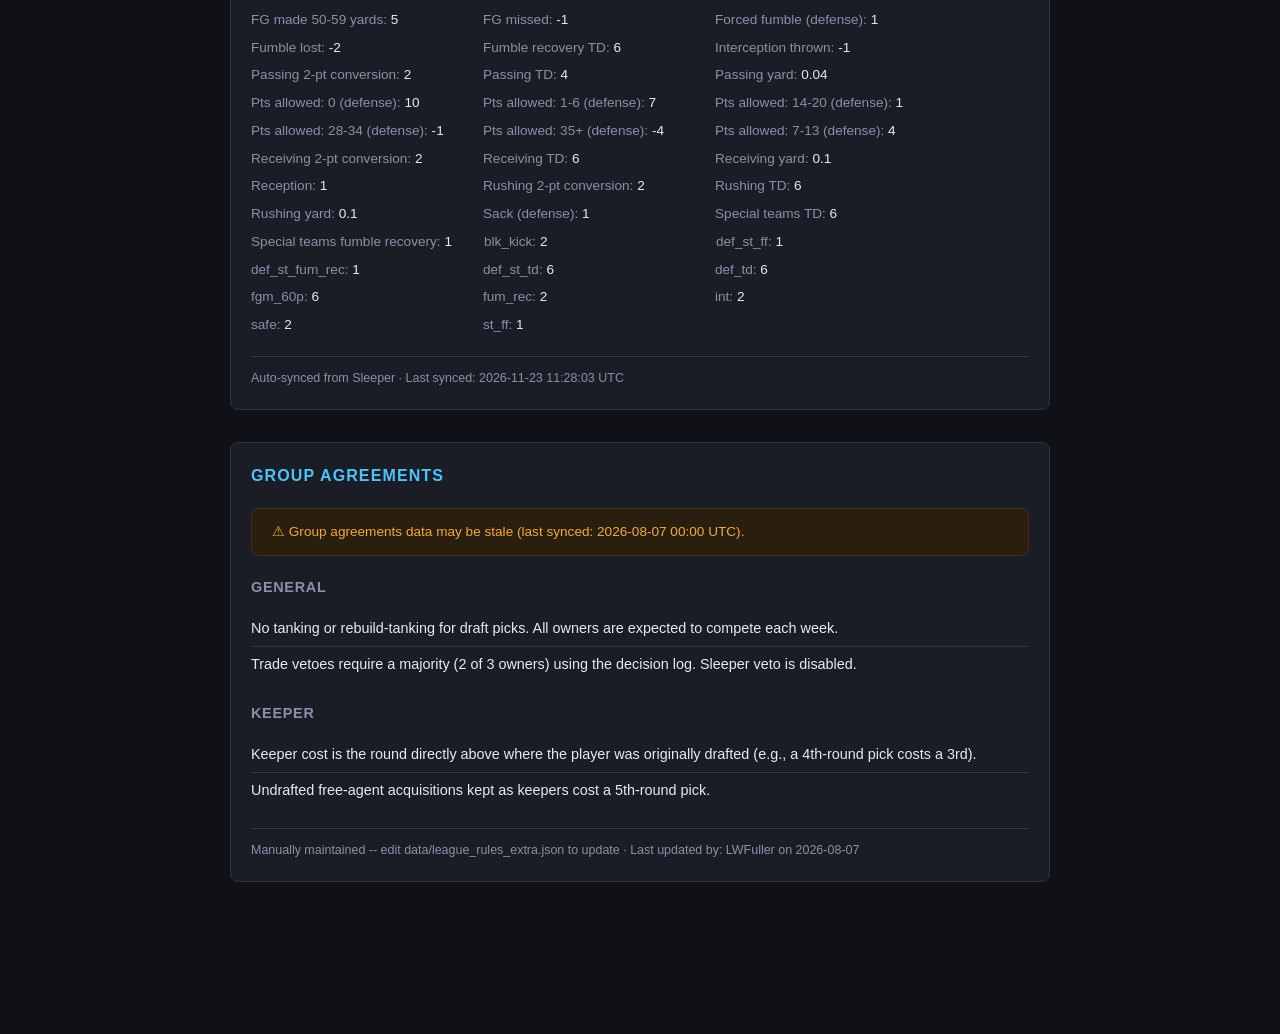
==== commit fa52e8f5: "deploy: 579146caa9a9fca9fd865a6a6da175ad68269a47" ====
--- a/index.html
+++ b/index.html
@@ -18,46 +18,44 @@
 <div class="section-card">
   <h2>Our Roster</h2>
   <div class="table-wrapper"><table><thead><tr><th>Slot</th><th>Pos</th><th>Player</th><th>KTC Value</th></tr></thead><tbody><tr class="roster-section"><td colspan="4">Starters (9)</td></tr>
-<tr><td><span class="slot-badge slot-starter">QB</span></td><td class="pos-cell">QB</td><td>Josh Allen</td><td>9963</td></tr>
-<tr><td><span class="slot-badge slot-starter">RB</span></td><td class="pos-cell">RB</td><td>Ashton Jeanty</td><td>5660</td></tr>
-<tr><td><span class="slot-badge slot-starter">RB</span></td><td class="pos-cell">RB</td><td>Omarion Hampton</td><td>4686</td></tr>
+<tr><td><span class="slot-badge slot-starter">QB</span></td><td class="pos-cell">QB</td><td>Josh Allen</td><td>9959</td></tr>
+<tr><td><span class="slot-badge slot-starter">RB</span></td><td class="pos-cell">RB</td><td>Ashton Jeanty</td><td>5673</td></tr>
+<tr><td><span class="slot-badge slot-starter">RB</span></td><td class="pos-cell">RB</td><td>Omarion Hampton</td><td>4691</td></tr>
 <tr><td><span class="slot-badge slot-starter">WR</span></td><td class="pos-cell">WR</td><td>Rome Odunze</td><td>4711</td></tr>
-<tr><td><span class="slot-badge slot-starter">WR</span></td><td class="pos-cell">WR</td><td>DJ Moore</td><td>3534</td></tr>
+<tr><td><span class="slot-badge slot-starter">WR</span></td><td class="pos-cell">WR</td><td>DJ Moore</td><td>3537</td></tr>
 <tr><td><span class="slot-badge slot-starter">TE</span></td><td class="pos-cell">TE</td><td>Tyler Warren</td><td>4908</td></tr>
-<tr><td><span class="slot-badge slot-starter">FLEX</span></td><td class="pos-cell">WR</td><td>Adonai Mitchell</td><td>3147</td></tr>
-<tr><td><span class="slot-badge slot-starter">FLEX</span></td><td class="pos-cell">WR</td><td>Deebo Samuel Sr.</td><td>2807</td></tr>
-<tr><td><span class="slot-badge slot-starter">SFLX</span></td><td class="pos-cell">QB</td><td>Bo Nix</td><td>4878</td></tr>
+<tr><td><span class="slot-badge slot-starter">FLEX</span></td><td class="pos-cell">WR</td><td>Adonai Mitchell</td><td>3150</td></tr>
+<tr><td><span class="slot-badge slot-starter">FLEX</span></td><td class="pos-cell">WR</td><td>Deebo Samuel Sr.</td><td>2804</td></tr>
+<tr><td><span class="slot-badge slot-starter">SFLX</span></td><td class="pos-cell">QB</td><td>Bo Nix</td><td>4882</td></tr>
 <tr class="roster-section"><td colspan="4">Bench (12)</td></tr>
-<tr><td><span class="slot-badge slot-bench">BN</span></td><td class="pos-cell">RB</td><td>Rhamondre Stevenson</td><td>3172</td></tr>
+<tr><td><span class="slot-badge slot-bench">BN</span></td><td class="pos-cell">RB</td><td>Rhamondre Stevenson</td><td>3161</td></tr>
 <tr><td><span class="slot-badge slot-bench">BN</span></td><td class="pos-cell">WR</td><td>Brian Thomas Jr.</td><td>3080</td></tr>
-<tr><td><span class="slot-badge slot-bench">BN</span></td><td class="pos-cell">WR</td><td>Marvin Harrison Jr.</td><td>3041</td></tr>
-<tr><td><span class="slot-badge slot-bench">BN</span></td><td class="pos-cell">WR</td><td>Khalil Shakir</td><td>2804</td></tr>
-<tr><td><span class="slot-badge slot-bench">BN</span></td><td class="pos-cell">TE</td><td>Oronde Gadsden</td><td>2575</td></tr>
-<tr><td><span class="slot-badge slot-bench">BN</span></td><td class="pos-cell">WR</td><td>Ted Hurst III</td><td>2569</td></tr>
-<tr><td><span class="slot-badge slot-bench">BN</span></td><td class="pos-cell">RB</td><td>Corey Kiner</td><td>2031</td></tr>
-<tr><td><span class="slot-badge slot-bench">BN</span></td><td class="pos-cell">WR</td><td>Elijah Sarratt</td><td>2019</td></tr>
-<tr><td><span class="slot-badge slot-bench">BN</span></td><td class="pos-cell">RB</td><td>Audric Estime</td><td>1994</td></tr>
-<tr><td><span class="slot-badge slot-bench">BN</span></td><td class="pos-cell">RB</td><td>Emanuel Wilson</td><td>1708</td></tr>
-<tr><td><span class="slot-badge slot-bench">BN</span></td><td class="pos-cell">QB</td><td>Daniel Jones</td><td>1702</td></tr>
+<tr><td><span class="slot-badge slot-bench">BN</span></td><td class="pos-cell">WR</td><td>Marvin Harrison Jr.</td><td>3042</td></tr>
+<tr><td><span class="slot-badge slot-bench">BN</span></td><td class="pos-cell">WR</td><td>Khalil Shakir</td><td>2792</td></tr>
+<tr><td><span class="slot-badge slot-bench">BN</span></td><td class="pos-cell">WR</td><td>Ted Hurst III</td><td>2576</td></tr>
+<tr><td><span class="slot-badge slot-bench">BN</span></td><td class="pos-cell">TE</td><td>Oronde Gadsden</td><td>2572</td></tr>
+<tr><td><span class="slot-badge slot-bench">BN</span></td><td class="pos-cell">RB</td><td>Corey Kiner</td><td>2034</td></tr>
+<tr><td><span class="slot-badge slot-bench">BN</span></td><td class="pos-cell">WR</td><td>Elijah Sarratt</td><td>2010</td></tr>
+<tr><td><span class="slot-badge slot-bench">BN</span></td><td class="pos-cell">RB</td><td>Audric Estime</td><td>1982</td></tr>
+<tr><td><span class="slot-badge slot-bench">BN</span></td><td class="pos-cell">RB</td><td>Emanuel Wilson</td><td>1712</td></tr>
+<tr><td><span class="slot-badge slot-bench">BN</span></td><td class="pos-cell">QB</td><td>Daniel Jones</td><td>1627</td></tr>
 <tr><td><span class="slot-badge slot-bench">BN</span></td><td class="pos-cell">RB</td><td>Kenny Gainwell</td><td>--</td></tr>
 <tr class="roster-section"><td colspan="4">IR (2)</td></tr>
-<tr><td><span class="slot-badge slot-ir">IR</span></td><td class="pos-cell">RB</td><td>RJ Harvey</td><td>3153</td></tr>
+<tr><td><span class="slot-badge slot-ir">IR</span></td><td class="pos-cell">RB</td><td>RJ Harvey</td><td>3156</td></tr>
 <tr><td><span class="slot-badge slot-ir">IR</span></td><td class="pos-cell">TE</td><td>Terrance Ferguson</td><td>3047</td></tr>
 <tr class="roster-section"><td colspan="4">Taxi (3)</td></tr>
-<tr><td><span class="slot-badge slot-taxi">TX</span></td><td class="pos-cell">QB</td><td>Will Howard</td><td>1546</td></tr>
-<tr><td><span class="slot-badge slot-taxi">TX</span></td><td class="pos-cell">TE</td><td>Theo Johnson</td><td>1515</td></tr>
-<tr><td><span class="slot-badge slot-taxi">TX</span></td><td class="pos-cell">QB</td><td>Riley Leonard</td><td>1301</td></tr></tbody></table></div>
-<div class="section-meta">Roster: Sleeper &middot; Values: KTC &middot; Last synced: 2026-11-23 01:13:52 UTC</div>
+<tr><td><span class="slot-badge slot-taxi">TX</span></td><td class="pos-cell">QB</td><td>Will Howard</td><td>1544</td></tr>
+<tr><td><span class="slot-badge slot-taxi">TX</span></td><td class="pos-cell">TE</td><td>Theo Johnson</td><td>1519</td></tr>
+<tr><td><span class="slot-badge slot-taxi">TX</span></td><td class="pos-cell">QB</td><td>Riley Leonard</td><td>1292</td></tr></tbody></table></div>
+<div class="section-meta">Roster: Sleeper &middot; Values: KTC &middot; Last synced: 2026-11-23 11:28:03 UTC</div>
 </div>
 
 <div class="section-card">
   <h2>News</h2>
-  <div class="news-item rostered-item"><div class="headline"><a href="https://www.rotowire.com//football/player/braelon-allen-17702" target="_blank" rel="noopener">Braelon Allen: Effective complement to Hall in Week 11</a></div><div class="meta">Sun, 22 Nov 2026 5:06:00 PM PST &middot; our player &middot; trending</div></div>
-<div class="news-item rostered-item"><div class="headline"><a href="https://www.rotowire.com//football/player/bryce-young-16807" target="_blank" rel="noopener">Bryce Young: Tosses two TDs in win over Ravens</a></div><div class="meta">Sun, 22 Nov 2026 4:56:00 PM PST &middot; our player &middot; trending</div></div>
-<div class="news-item rostered-item"><div class="headline"><a href="https://www.rotowire.com//football/player/geno-smith-8743" target="_blank" rel="noopener">Geno Smith: Tosses three TDs in Week 11 win</a></div><div class="meta">Sun, 22 Nov 2026 4:56:00 PM PST &middot; our player &middot; trending</div></div>
-<div class="news-item rostered-item"><div class="headline"><a href="https://www.rotowire.com//football/player/garrett-wilson-15829" target="_blank" rel="noopener">Garrett Wilson: Team-high 39 receiving yards in win</a></div><div class="meta">Sun, 22 Nov 2026 4:54:00 PM PST &middot; our player</div></div>
-<div class="news-item rostered-item"><div class="headline"><a href="https://www.rotowire.com//football/player/kenny-gainwell-15222" target="_blank" rel="noopener">Kenny Gainwell: Records 59 total yards in loss</a></div><div class="meta">Sun, 22 Nov 2026 4:52:00 PM PST &middot; our player &middot; trending</div></div>
-<div class="section-meta">Source: RotoWire &middot; Last synced: 2026-11-23 01:13:54 UTC</div>
+  <div class="news-item rostered-item"><div class="headline"><a href="https://www.rotowire.com//football/player/jordan-mason-16163" target="_blank" rel="noopener">Jordan Mason: Team&#x27;s leading rusher in lopsided loss</a></div><div class="meta">Sun, 22 Nov 2026 9:02:00 PM PST &middot; our player &middot; trending</div></div>
+<div class="news-item rostered-item"><div class="headline"><a href="https://www.rotowire.com//football/player/tj-hockenson-13610" target="_blank" rel="noopener">T.J. Hockenson: Six receptions in return</a></div><div class="meta">Sun, 22 Nov 2026 9:00:00 PM PST &middot; our player &middot; trending</div></div>
+<div class="news-item rostered-item"><div class="headline"><a href="https://www.rotowire.com//football/player/kirk-cousins-8057" target="_blank" rel="noopener">Kirk Cousins: Stymied by 49ers again</a></div><div class="meta">Sun, 22 Nov 2026 8:55:00 PM PST &middot; our player &middot; trending</div></div>
+<div class="section-meta">Source: RotoWire &middot; Last synced: 2026-11-23 11:28:04 UTC</div>
 </div>
 
 <div class="section-card">
@@ -72,7 +70,7 @@
 <h3>Waivers</h3><ul class="rule-list"><li><span class="k">Waiver type:</span> FAAB (blind bid)</li><li><span class="k">FAAB budget:</span> $100</li></ul>
 <h3>Keeper Rules (Sleeper-configured)</h3><ul class="rule-list"><li><span class="k">Max keepers per team:</span> 1</li></ul>
 <h3>Scoring Settings</h3><ul class="scoring-list"><li><span class="k">Extra point made:</span> 1</li><li><span class="k">Extra point missed:</span> -1</li><li><span class="k">FG made 0-19 yards:</span> 3</li><li><span class="k">FG made 20-29 yards:</span> 3</li><li><span class="k">FG made 30-39 yards:</span> 3</li><li><span class="k">FG made 40-49 yards:</span> 4</li><li><span class="k">FG made 50-59 yards:</span> 5</li><li><span class="k">FG missed:</span> -1</li><li><span class="k">Forced fumble (defense):</span> 1</li><li><span class="k">Fumble lost:</span> -2</li><li><span class="k">Fumble recovery TD:</span> 6</li><li><span class="k">Interception thrown:</span> -1</li><li><span class="k">Passing 2-pt conversion:</span> 2</li><li><span class="k">Passing TD:</span> 4</li><li><span class="k">Passing yard:</span> 0.04</li><li><span class="k">Pts allowed: 0 (defense):</span> 10</li><li><span class="k">Pts allowed: 1-6 (defense):</span> 7</li><li><span class="k">Pts allowed: 14-20 (defense):</span> 1</li><li><span class="k">Pts allowed: 28-34 (defense):</span> -1</li><li><span class="k">Pts allowed: 35+ (defense):</span> -4</li><li><span class="k">Pts allowed: 7-13 (defense):</span> 4</li><li><span class="k">Receiving 2-pt conversion:</span> 2</li><li><span class="k">Receiving TD:</span> 6</li><li><span class="k">Receiving yard:</span> 0.1</li><li><span class="k">Reception:</span> 1</li><li><span class="k">Rushing 2-pt conversion:</span> 2</li><li><span class="k">Rushing TD:</span> 6</li><li><span class="k">Rushing yard:</span> 0.1</li><li><span class="k">Sack (defense):</span> 1</li><li><span class="k">Special teams TD:</span> 6</li><li><span class="k">Special teams fumble recovery:</span> 1</li><li><span class="k">blk_kick:</span> 2</li><li><span class="k">def_st_ff:</span> 1</li><li><span class="k">def_st_fum_rec:</span> 1</li><li><span class="k">def_st_td:</span> 6</li><li><span class="k">def_td:</span> 6</li><li><span class="k">fgm_60p:</span> 6</li><li><span class="k">fum_rec:</span> 2</li><li><span class="k">int:</span> 2</li><li><span class="k">safe:</span> 2</li><li><span class="k">st_ff:</span> 1</li></ul>
-<div class="section-meta">Auto-synced from Sleeper &middot; Last synced: 2026-11-23 01:13:53 UTC</div>
+<div class="section-meta">Auto-synced from Sleeper &middot; Last synced: 2026-11-23 11:28:03 UTC</div>
 </div>
 
 <div class="section-card">
